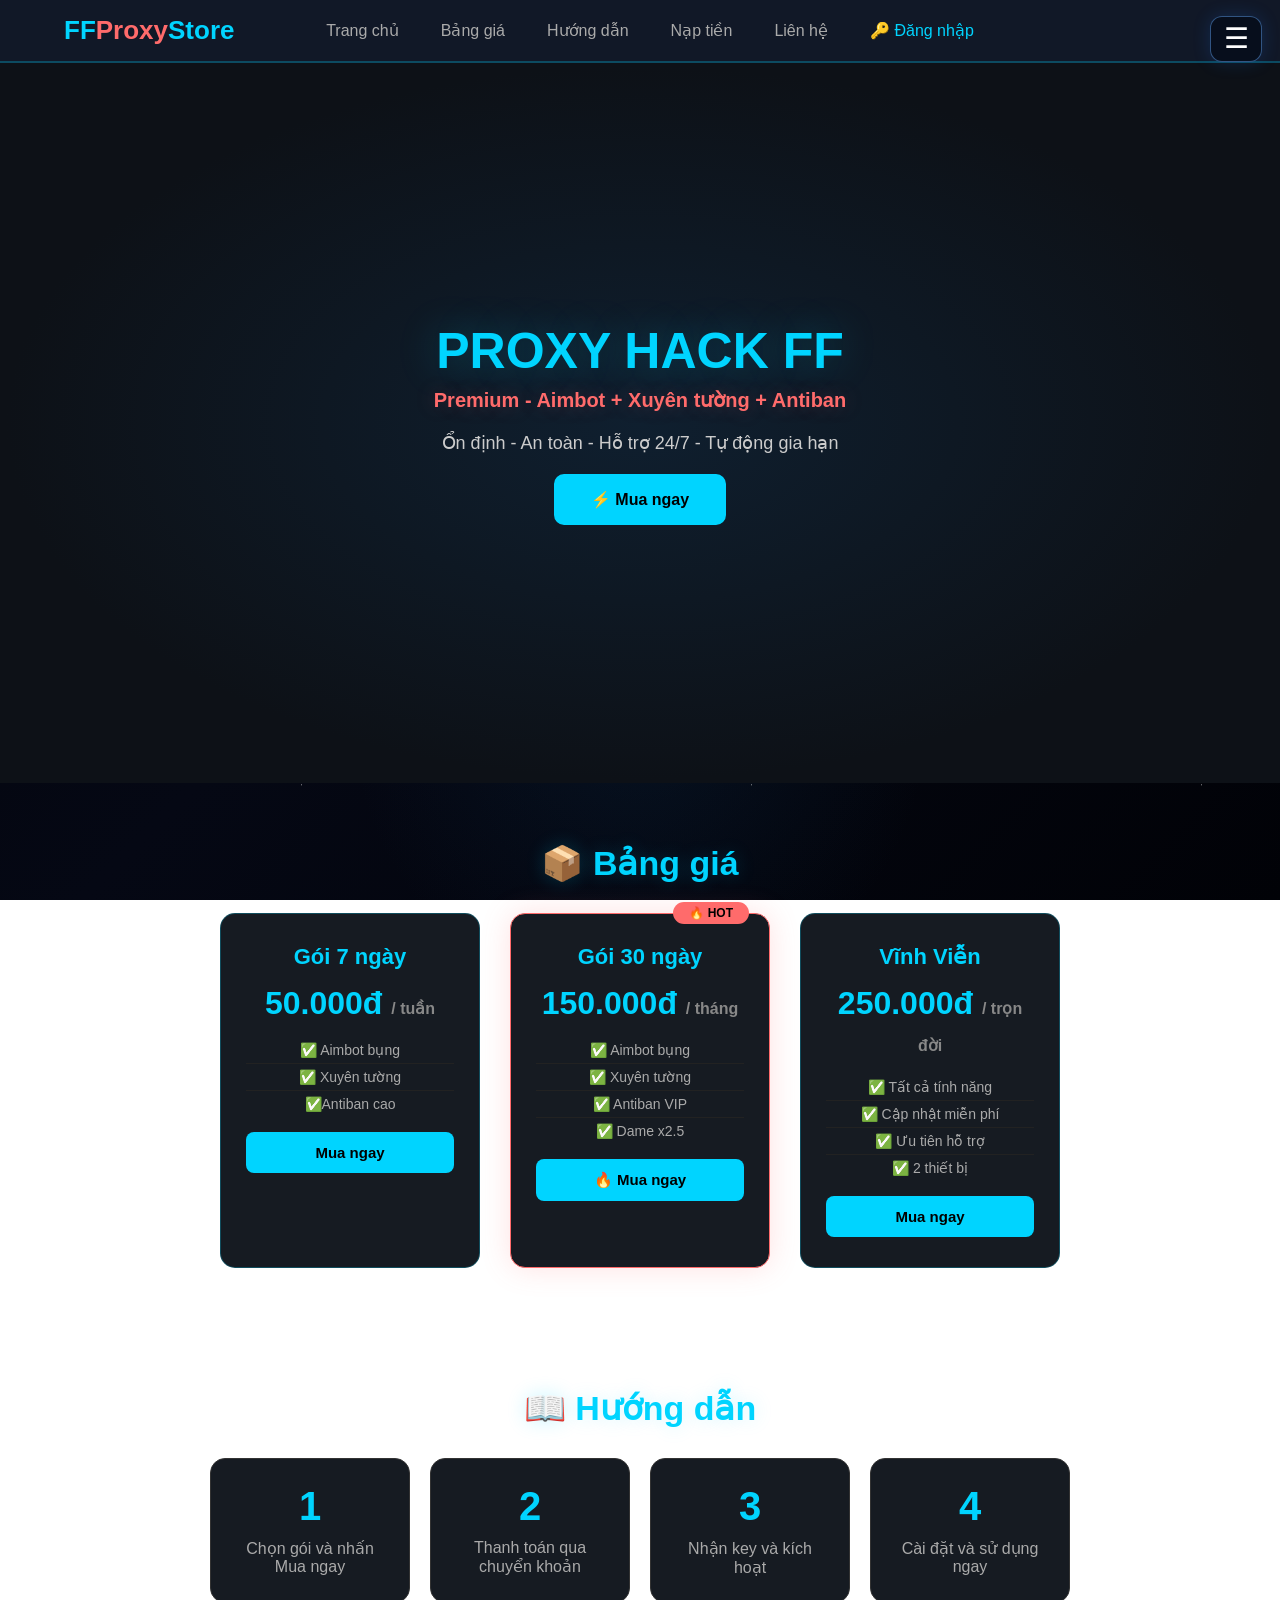
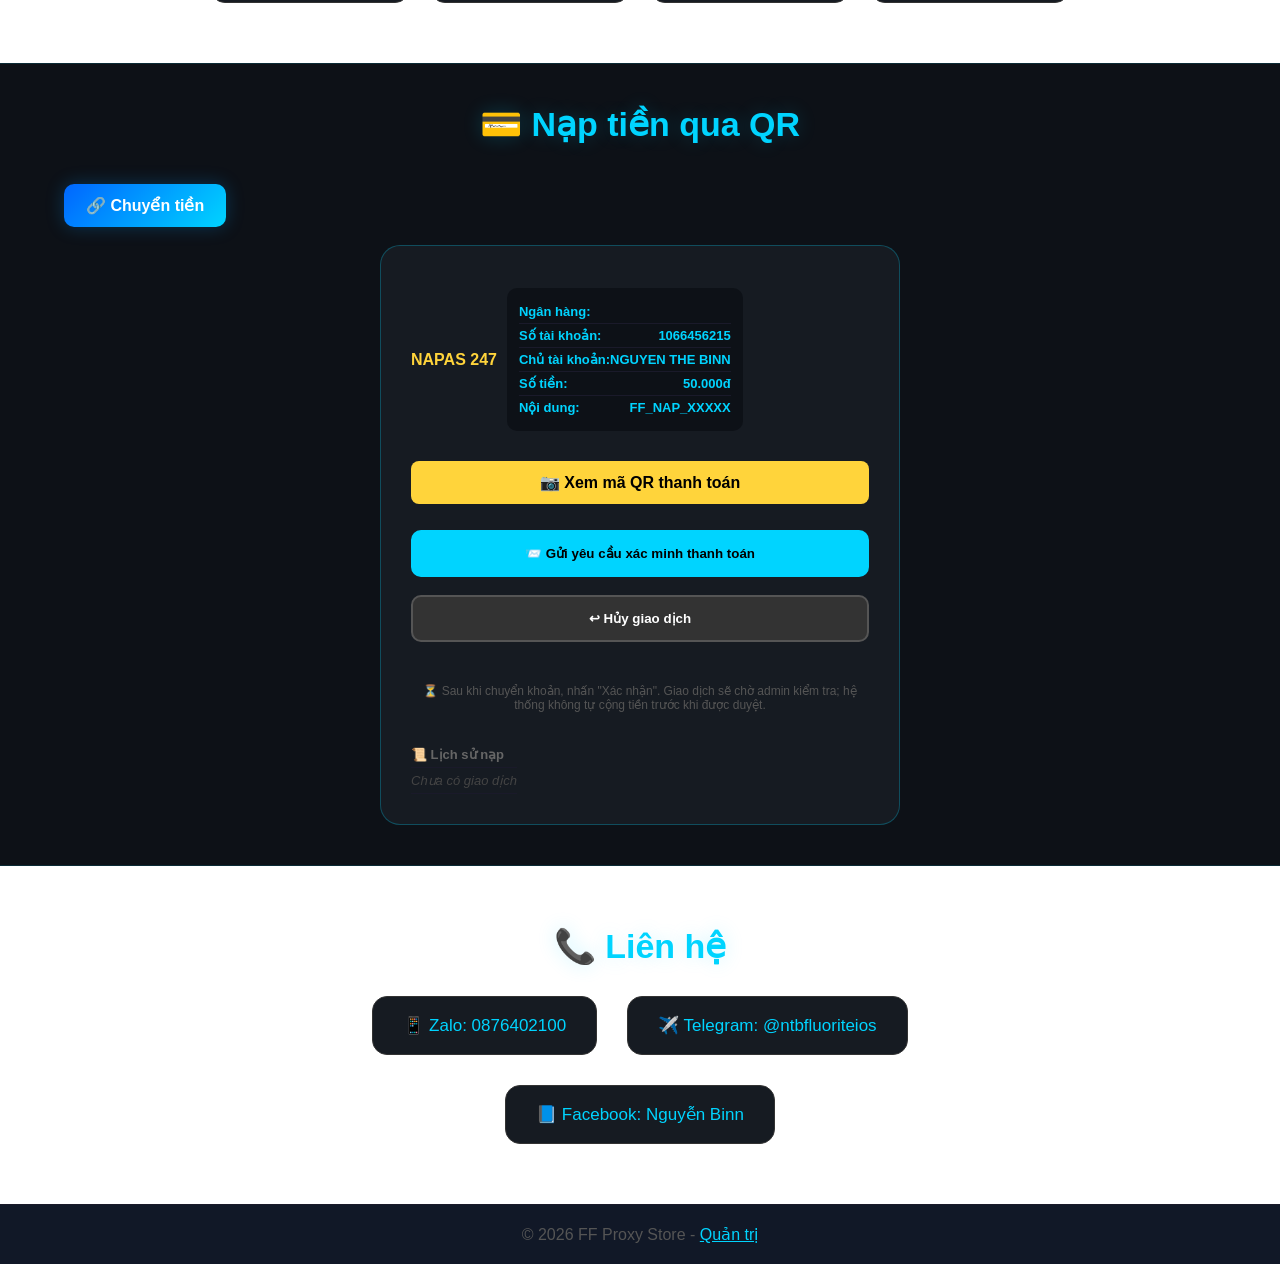
==== index.html @ cadba111 "Add files via upload" ====
<!DOCTYPE html>
<html lang="vi">
<head>
<meta charset="UTF-8">
<meta name="viewport" content="width=device-width, initial-scale=1.0">
<title>FF Proxy Store - Hack OB54</title>
<style>
* { margin:0; padding:0; box-sizing:border-box; font-family:'Segoe UI',Arial,sans-serif; }
body { background:#0d1117; color:#fff; min-height:100vh; }
header { background:#111827; display:flex; justify-content:space-between; align-items:center; padding:15px 5%; position:sticky; top:0; z-index:100; border-bottom:2px solid #00d4ff44; flex-wrap:wrap; gap:10px; }
.logo { font-size:26px; font-weight:bold; color:#00d4ff; }
.logo span { color:#ff6b6b; }
nav a { color:#aaa; text-decoration:none; margin-left:20px; transition:.3s; cursor:pointer; }
nav a:hover { color:#00d4ff; }
nav a:last-child { color:#00d4ff; }
.hero { min-height:80vh; display:flex; flex-direction:column; justify-content:center; align-items:center; text-align:center; padding:40px 20px; background:radial-gradient(ellipse at center,#0f1f2f 0%,#0d1117 70%); }
.hero h1 { font-size:50px; color:#00d4ff; text-shadow:0 0 40px #00d4ff44; }
.hero h1 small { display:block; font-size:20px; color:#ff6b6b; margin-top:8px; text-shadow:0 0 20px #ff6b6b44; }
.hero p { margin:20px 0; color:#ccc; font-size:18px; }
.btn { display:inline-block; padding:14px 35px; background:#00d4ff; color:#000; border-radius:10px; font-weight:bold; text-decoration:none; transition:.3s; border:2px solid #00d4ff; cursor:pointer; }
.btn:hover { transform:scale(1.05); box-shadow:0 0 40px #00d4ff66; }
section { padding:60px 5%; }
h2 { text-align:center; font-size:34px; color:#00d4ff; text-shadow:0 0 20px #00d4ff33; margin-bottom:30px; }
.price-grid { display:flex; flex-wrap:wrap; justify-content:center; gap:30px; max-width:1000px; margin:0 auto; }
.card { background:#161b22; border:1px solid #00d4ff44; border-radius:15px; padding:30px 25px; width:260px; text-align:center; transition:.3s; position:relative; }
.card:hover { transform:translateY(-10px); border-color:#00d4ff; box-shadow:0 0 50px #00d4ff22; }
.card.hot { border-color:#ff6b6b; box-shadow:0 0 30px #ff6b6b33; }
.card.hot::before { content:'🔥 HOT'; position:absolute; top:-12px; right:20px; background:#ff6b6b; padding:4px 16px; border-radius:20px; font-size:12px; font-weight:bold; color:#000; }
.card h3 { color:#00d4ff; font-size:22px; }
.card .price { font-size:32px; margin:15px 0; color:#00d4ff; font-weight:bold; }
.card .price span { font-size:16px; color:#888; }
.card ul { list-style:none; margin:15px 0; color:#aaa; font-size:14px; }
.card ul li { padding:5px 0; border-bottom:1px solid #222; }
.card ul li:last-child { border:none; }
.btn-buy { padding:12px; border:none; border-radius:8px; background:#00d4ff; color:#000; font-weight:bold; cursor:pointer; transition:.3s; width:100%; font-size:15px; }
.btn-buy:hover { background:#00b3d6; box-shadow:0 0 30px #00d4ff66; transform:scale(1.02); }
.steps { display:flex; flex-wrap:wrap; justify-content:center; gap:20px; max-width:900px; margin:0 auto; }
.step { background:#161b22; padding:25px; border-radius:15px; width:200px; text-align:center; border:1px solid #333; }
.step .num { font-size:40px; font-weight:bold; color:#00d4ff; }
.step p { color:#aaa; margin-top:10px; }
.contact-info { display:flex; flex-wrap:wrap; justify-content:center; gap:30px; max-width:800px; margin:0 auto; }
.contact-info div { background:#161b22; padding:18px 30px; border-radius:15px; border:1px solid #333; }
.contact-info div p { color:#00d4ff; font-size:17px; }
.modal-overlay { display:none; position:fixed; top:0; left:0; width:100%; height:100%; background:rgba(0,0,0,0.85); justify-content:center; align-items:center; z-index:9999; }
.modal-overlay.active { display:flex; }
.
auth-container { background:#1e1e1e; padding:30px; border-radius:12px; width:90%; max-width:400px; position:relative; box-shadow:0 4px 40px rgba(0,0,0,0.8); border:1px solid #00d4ff44; max-height:90vh; overflow-y:auto; }
.auth-container .close-btn { position:absolute; top:10px; right:18px; font-size:30px; cursor:pointer; color:#888; transition:.3s; }
.auth-container .close-btn:hover { color:#ff6b6b; transform:rotate(90deg); }
.auth-container h2 { text-align:center; margin-bottom:20px; color:#00d4ff; text-shadow:0 0 20px #00d4ff33; }
.auth-container .form-group { margin-bottom:15px; }
.auth-container .form-group label { display:block; margin-bottom:5px; font-size:14px; color:#ccc; }
.auth-container .form-group input, .auth-container .form-group select { width:100%; padding:11px 14px; border-radius:6px; border:1px solid #333; background:#2d2d2d; color:#fff; outline:none; font-size:15px; }
.auth-container .form-group input:focus, .auth-container .form-group select:focus { border-color:#00d4ff; box-shadow:0 0 15px #00d4ff22; }
.auth-container .btn-submit { width:100%; padding:12px; border:none; border-radius:6px; background:#00d4ff; color:#000; font-weight:bold; font-size:16px; cursor:pointer; transition:.2s; margin-top:10px; }
.auth-container .btn-submit:hover { background:#00b3d6; box-shadow:0 0 30px #00d4ff55; }
.auth-container .toggle-text { text-align:center; margin-top:15px; font-size:14px; color:#aaa; }
.auth-container .toggle-text span { color:#00d4ff; cursor:pointer; font-weight:bold; }
.auth-container .auth-msg { text-align:center; margin-top:12px; font-weight:bold; min-height:24px; }
.auth-container .note { text-align:center; color:#555; font-size:11px; margin-top:15px; }
.key-list { background:#0d1117; padding:10px; border-radius:8px; margin:10px 0; max-height:150px; overflow-y:auto; }
.key-list p { padding:4px 8px; margin:4px 0; background:#1a1a2a; border-radius:4px; display:flex; justify-content:space-between; font-size:13px; }
.key-list .del-key { color:#ff6b6b; cursor:pointer; }
.payment-section { background:#0d1117; padding:40px 5%; border-top:1px solid #00d4ff22; border-bottom:1px solid #00d4ff22; }
.payment-container { max-width:520px; margin:0 auto; background:#161b22; padding:30px; border-radius:20px; border:1px solid #00d4ff44; text-align:center; }
.balance { font-size:28px; color:#00d4ff; font-weight:bold; margin:10px 0; }
.row { display:flex; gap:10px; flex-wrap:wrap; }
.row select, .row input { flex:1; min-width:120px; padding:12px; border-radius:8px; border:1px solid #333; background:#0d1117; color:#fff; font-size:15px; outline:none; }
.row select:focus, .row input:focus { border-color:#00d4ff; }
.bank-logo { display:flex; align-items:center; justify-content:center; gap:15px; margin:10px 0; color:#fff; font-size:16px; }
.bank-logo span { font-weight:bold; }
.bank-logo .iet { color:#00d4ff; }
.bank-logo .napas { color:#ffd43b; cursor:pointer; transition:.3s; }
.bank-logo .napas:hover { text-shadow:0 0 20px #ffd43b; text-decoration:underline; }
.transfer-info { background:#0d1117; padding:12px; border-radius:10px; margin:12px 0; text-align:left; }
.transfer-info p { padding:4px 0; color:#ccc; font-size:13px; border-bottom:1px solid #1a1a2a; display:flex; justify-content:space-between; }
.transfer-info p:last-child { border:none; }
.transfer-info p span { color:#00d4ff; font-weight:bold; }
.btn-qr { background:#ffd43b; color:#000; border:none; padding:12px 20px; border-radius:8px; font-weight:bold; cursor:pointer; transition:.3s; width:100%; font-size:16px; margin:8px 0; }
.btn-qr:hover { box-shadow:0 0 30px #ffd43b66; transform:scale(1.02); }
.qr-modal-content { max-width:450px; text-align:center; }
.qr-modal-content img { max-width:100%; border-radius:12px; margin-top:10px; border:3px solid #00d4ff; }
.qr-modal-content .bank-detail { color:#aaa; font-size:14px; margin:12px 0; }
.status { padding:12px; border-radius:8px; margin:12px 0; font-weight:bold; display:none; }
.status.success { display:block; background:#1a3a2a; color:#51cf66; border:1px solid #51cf66; }
.status.
waiting { display:block; background:#1a2a3a; color:#ffd43b; border:1px solid #ffd43b; }
.status.error { display:block; background:#3a1a1a; color:#ff6b6b; border:1px solid #ff6b6b; }
.hidden { display:none; }
.history { margin-top:20px; text-align:left; font-size:13px; color:#666; }
.history p { padding:5px 0; border-bottom:1px solid #1a1a2a; display:flex; justify-content:space-between; }
footer { background:#111827; text-align:center; padding:20px; color:#555; border-top:1px solid #1a1a2a; }
footer a { color:#00d4ff; cursor:pointer; text-decoration:underline; }
@media(max-width:768px) {
    header { flex-direction:column; align-items:stretch; text-align:center; }
    nav { margin-top:10px; }
    nav a { display:inline-block; margin:5px 12px; font-size:14px; }
    .hero h1 { font-size:32px; }
    .hero h1 small { font-size:16px; }
    .price-grid { flex-direction:column; align-items:center; }
    .card { width:100%; max-width:320px; }
    .steps { flex-direction:column; align-items:center; }
    .step { width:100%; max-width:280px; }
    .contact-info { flex-direction:column; align-items:center; }
    .row { flex-direction:column; }
}

.transfer-link {
    display:inline-block;
    margin:10px 0 18px;
    padding:12px 22px;
    border-radius:10px;
    color:#fff;
    background:linear-gradient(135deg,#0066ff,#00d4ff);
    text-decoration:none;
    font-weight:700;
    box-shadow:0 0 18px rgba(0,160,255,.25);
    transition:.25s;
}
.transfer-link:hover { transform:translateY(-2px); box-shadow:0 0 28px rgba(0,200,255,.45); }
.qr-image-wrap { background:#fff; border-radius:14px; padding:12px; margin:15px auto; max-width:420px; }
.qr-image-wrap img { display:block; width:100%; height:auto; border-radius:8px; }
</style>

<style>
.password-wrap{position:relative;display:flex;align-items:center}
.password-wrap input{width:100%;padding-right:46px}
.password-eye{position:absolute;right:10px;top:50%;transform:translateY(-50%);border:0;background:transparent;color:#9aa4b2;cursor:pointer;font-size:20px;padding:4px}
.password-eye:hover{color:#fff}
body{
  background:
    radial-gradient(circle at 20% 20%, rgba(50,80,140,.22), transparent 28%),
    radial-gradient(circle at 80% 15%, rgba(95,35,140,.18), transparent 25%),
    radial-gradient(circle at 50% 80%, rgba(20,70,110,.18), transparent 30%),
    linear-gradient(135deg,#02030a 0%,#050814 45%,#010207 100%);
  background-attachment:fixed;
}
body::before{
  content:"";
  position:fixed;inset:0;pointer-events:none;z-index:-1;opacity:.55;
  background-image:
    radial-gradient(1px 1px at 10% 20%,#fff,transparent),
    radial-gradient(1px 1px at 25% 70%,#fff,transparent),
    radial-gradient(1px 1px at 42% 35%,#fff,transparent),
    radial-gradient(1px 1px at 67% 18%,#fff,transparent),
    radial-gradient(1px 1px at 83% 62%,#fff,transparent),
    radial-gradient(1px 1px at 92% 30%,#fff,transparent),
    radial-gradient(1px 1px at 55% 88%,#fff,transparent);
  background-size: 260px 220px, 310px 280px, 390px 320px, 450px 360px, 520px 420px, 610px 500px, 700px 600px;
}
</style>


<style>
#topBalanceDisplay {
    position: fixed;
    top: 18px;
    right: 24px;
    z-index: 9999;
    padding: 10px 16px;
    border-radius: 12px;
    background: rgba(15, 23, 42, .92);
    border: 1px solid rgba(255,255,255,.18);
    color: #fff;
    font-weight: 700;
    box-shadow: 0 8px 25px rgba(0,0,0,.35);
    backdrop-filter: blur(8px);
}
#topBalanceDisplay .balance-label {
    font-size: 11px;
    opacity: .75;
    display: block;
}
#topBalanceDisplay .balance-value {
    font-size: 18px;
}
</style>

<style>
.admin-order-card{background:rgba(255,255,255,.04);border:1px solid rgba(0,212,255,.22);border-radius:10px;padding:12px;margin:10px 0;line-height:1.7}
.admin-section h3{margin-bottom:8px;color:#00d4ff}
</style>
<style>
#userMenuToggle{position:fixed;top:16px;right:18px;z-index:10001;width:52px;height:46px;border:1px solid rgba(100,170,255,.45);border-radius:12px;background:rgba(8,14,28,.95);color:#fff;font-size:28px;line-height:1;cursor:pointer;box-shadow:0 0 18px rgba(30,120,255,.18)}
#userMenuPanel{display:none;position:fixed;top:72px;right:18px;z-index:10000;width:310px;padding:18px;border-radius:16px;background:rgba(7,12,24,.98);border:1px solid rgba(90,160,255,.4);box-shadow:0 18px 50px rgba(0,0,0,.6);color:#fff}
#userMenuPanel.open{display:block}.user-menu-section{padding:13px 0;border-bottom:1px solid rgba(255,255,255,.1)}.user-menu-section:last-child{border:0}.user-menu-title{font-weight:700;margin-bottom:8px}.user-menu-value{color:#8ec5ff;font-size:18px}.user-key-row{display:flex;gap:8px;align-items:center;margin:7px 0}.user-key-text{flex:1;overflow:hidden;text-overflow:ellipsis;white-space:nowrap;font-size:13px}.copy-key-btn{border:0;border-radius:7px;padding:6px 9px;cursor:pointer}
.login-btn,.btn-login,.login-button,[type="submit"]{min-height:42px;font-size:16px;font-weight:700}
.password-wrap{position:relative}.password-wrap input{padding-right:48px}.password-toggle,.toggle-password,.show-password{position:absolute;right:10px;top:50%;transform:translateY(-50%);border:0;background:transparent;cursor:pointer;font-size:20px;z-index:2}
</style>
<style>
/* Keep authentication controls visible */
#loginBtn, #loginButton, .login-btn, button[onclick*="login" i],
#logoutBtn, #logoutButton, .logout-btn, button[onclick*="logout" i] {
  display: inline-flex !important;
  visibility: visible !important;
  opacity: 1 !important;
  position: relative !important;
  z-index: 10002 !important;
}

/* Do not let the hamburger menu cover the login/logout controls */
#userMenuToggle { z-index: 10001 !important; }
</style>

<style>
/* Fix: Login/Logout must not cover the Liên hệ navigation item */
header, nav, .navbar, .topbar, .header-actions {
  overflow: visible !important;
}
#loginBtn, #loginButton, .login-btn,
#logoutBtn, #logoutButton, .logout-btn {
  position: relative !important;
  z-index: 10 !important;
  margin-left: 12px !important;
  flex-shrink: 0 !important;
}
#userMenuToggle {
  position: fixed !important;
  z-index: 10001 !important;
}
/* Keep navigation links visible and clickable */
a, button {
  pointer-events: auto;
}
</style>

<style>
/* Header layout: navigation centered, authentication on the right */
header, .navbar, .topbar, .header, nav {
  position: relative !important;
}
header, .navbar, .topbar, .header {
  display: flex !important;
  align-items: center !important;
}
header nav, .navbar nav, .topbar nav, .header nav {
  position: absolute !important;
  left: 50% !important;
  transform: translateX(-50%) !important;
  display: flex !important;
  align-items: center !important;
  justify-content: center !important;
  gap: 22px !important;
  white-space: nowrap !important;
}
#loginBtn, #loginButton, .login-btn,
#logoutBtn, #logoutButton, .logout-btn {
  position: absolute !important;
  right: 76px !important;
  top: 50% !important;
  transform: translateY(-50%) !important;
  z-index: 20 !important;
  margin: 0 !important;
}
#userMenuToggle {
  right: 18px !important;
}
</style>

<style>
/* Chỉ giữ nút Đăng nhập/Đăng xuất ở giữa; xóa vị trí bên phải */
#loginBtn, #loginButton, .login-btn,
#logoutBtn, #logoutButton, .logout-btn {
  position: static !important;
  right: auto !important;
  top: auto !important;
  transform: none !important;
  margin: 0 auto !important;
}
</style>

<style>
/* Xóa nút đăng nhập phụ ở góc phải có biểu tượng ổ khóa */
header > #loginBtn,
header > #loginButton,
.topbar > #loginBtn,
.topbar > #loginButton,
.navbar > #loginBtn,
.navbar > #loginButton,
#topRightLogin,
.top-right-login,
.lock-login,
.login-lock {
  display: none !important;
}
</style>
</head>
<body>

<header>
    <div class="logo">FF<span>Proxy</span>Store</div>
    <nav>
        <a href="#home">Trang chủ</a>
        <a href="#price">Bảng giá</a>
        <a href="#guide">Hướng dẫn</a>
        <a href="#payment">Nạp tiền</a>
        <a href="#contact">Liên hệ</a>
        <a onclick="openAuth()">🔑 Đăng nhập</a>
    </nav>
</header>

<section class="hero" id="home">
    <h1>PROXY HACK FF <small>Premium - Aimbot + Xuyên tường + Antiban</small></h1>
    <p>Ổn định - An toàn - Hỗ trợ 24/7 - Tự động gia hạn</p>
    <a href="#price" class="btn">⚡ Mua ngay</a>
</section>

<section id="price">
    <h2>📦 Bảng giá</h2>
    <div class="price-grid">
        <div class="card">
            <h3>Gói 7 ngày</h3>
            <div class="price">50.000đ <span>/ tuần</span></div>
            <ul><li>✅ Aimbot bụng</li><li>✅ Xuyên tường</li><li>✅Antiban cao</li></ul>
            <button class="btn-buy" onclick="buyPlan('7ngay', 50000)">Mua ngay</button>
        </div>
        <div class="card hot">
            <h3>Gói 30 ngày</h3>
            <div class="price">150.000đ <span>/ tháng</span></div>
            <ul><li>✅ Aimbot bụng</li><li>✅ Xuyên tường</li><li>✅ Antiban VIP</li><li>✅ Dame x2.5</li></ul>
            <button class="btn-buy" onclick="buyPlan('30ngay', 150000)">🔥 Mua ngay</button>
        </div>
        <div class="card">
            <h3>Vĩnh Viễn</h3>
            <div class="price">250.000đ <span>/ trọn đời</span></div>
            <ul><li>✅ Tất cả tính năng</li><li>✅ Cập nhật miễn phí</li><li>✅ Ưu tiên hỗ trợ</li><li>✅ 2 thiết bị</li></ul>
            <button class="btn-buy" onclick="buyPlan('vinhvien', 250000)">Mua ngay</button>
        </div>
    </div>
</section>

<section id="guide">
    <h2>📖 Hướng dẫn</h2>
    <div class="steps">
        <div class="step"><div class="num">1</div><p>Chọn gói và nhấn Mua ngay</p></div>
        <div class="step"><div class="num">2</div><p>Thanh toán qua chuyển khoản</p></div>
        <div class="step"><div class="num">3</div><p>Nhận key và kích hoạt</p></div>
        <div class="step"><div class="num">4</div><p>Cài đặt và sử dụng ngay</p></div>
    </div>
</section>

<!-- ===== NẠP TIỀN ===== -->
<section class="payment-section" id="payment">
    <h2>💳 Nạp tiền qua QR</h2>
        <a href="#qrModal" class="transfer-link" onclick="event.preventDefault(); openQRModal();">🔗 Chuyển tiền</a>
    <div class="payment-container">
        
        <div class="row">
            
            
        <div class="bank-logo"><span class="napas">NAPAS 247</span></div>
        <div class="transfer-info">
            <p><span>Ngân hàng:</span> </p>
            <p><span>Số tài khoản:</span> <span>1066456215</span></p>
            <p><span>Chủ tài khoản:</span> <span>NGUYEN THE BINN</span></p>
            <p><span>Số tiền:</span> <span id="displayAmount">50.000đ</span></p>
            <p><span>Nội dung:</span> <span id="displayContent">FF_NAP_XXXXX</span></p>
        </div>
        <button class="btn-qr" onclick="openQRModal()">📷 Xem mã QR thanh toán</button>
        <button class="btn" onclick="checkPayment()" style="width:100%;margin-top:8px;">📨 Gửi yêu cầu xác minh thanh toán</button>
        <button class="btn" onclick="resetPayment()" style="width:100%;margin-top:8px;background:#333;color:#fff;border-color:#555;">↩ Hủy giao dịch</button>
        <div id="statusMsg" class="status"></div>
        <div id="customerOrderStatus" style="margin-top:12px;color:#aaa;font-size:13px;"></div>
        <p style="color:#555;font-size:12px;margin-top:10px;">⏳ Sau khi chuyển khoản, nhấn "Xác nhận". Giao dịch sẽ chờ admin kiểm tra; hệ thống không tự cộng tiền trước khi được duyệt.</p>
        <div class="history">
            <p style="color:#666;font-weight:bold;">📜 Lịch sử nạp</p>
            <div id="historyList"></div>
        </div>
    </div>
</section>

<section id="contact">
    <h2>📞 Liên hệ</h2>
    <div class="contact-info">
        <div><p>📱 Zalo: 0876402100</p></div>
        <div><p>✈️ Telegram: @ntbfluoriteios</p></div>
        <div><p>📘 Facebook: Nguyễn Binn</p></div>
    </div>
</section>

<!-- ===== MODAL AUTH (Đăng nhập / Đăng ký) ===== -->
<div class="modal-overlay" id="authModal">
    <div class="auth-container">
        <span class="close-btn" onclick="closeAuth()">×</span>
        <div id="loginForm">
            <h2>🔐 Đăng nhập</h2>
            <div class="form-group"><label>Tài khoản / Email</label><input id="loginEmail" type="text" placeholder="Nhập tài khoản..."></div>
            <div class="form-group"><label>Mật khẩu</label><div class="password-wrap"><input id="loginPass" type="password" placeholder="Nhập mật khẩu..."><button type="button" class="password-eye" onclick="togglePassword(this)" aria-label="Hiện/ẩn mật khẩu">👁️</button></div></div>
            <button class="btn-submit" onclick="handleLogin()">Đăng nhập</button>
            <p class="toggle-text">Chưa có tài khoản? <span onclick="toggleForm()">Đăng ký ngay</span></p>
        </div>
        <div id="registerForm" style="display:none;">
            <h2>📝 Đăng ký</h2>
            <div class="form-group"><label>Tên tài khoản</label><input id="regUser" type="text" placeholder="Chọn tên..."></div>
            <div class="form-group"><label>Email</label><input id="regEmail" type="email" placeholder="Nhập email..."></div>
            <div class="form-group"><label>Mật khẩu</label><div class="password-wrap"><input id="regPass" type="password" placeholder="Nhập mật khẩu..."><button type="button" class="password-eye" onclick="togglePassword(this)" aria-label="Hiện/ẩn mật khẩu">👁️</button></div></div>
            <button class="btn-submit" onclick="handleRegister()">Đăng ký</button>
            <p class="toggle-text">Đã có tài khoản? <span onclick="toggleForm()">Đăng nhập</span></p>
        </div>
        <div id="authMsg" class="auth-msg"></div>
        <p class="note">🔒 Dữ liệu được mã hóa và bảo mật</p>
    </div>
</div>

<!-- ===== MODAL HIỂN THỊ QR ===== -->
<div class="modal-overlay" id="qrModal" style="display:none;">
    <div class="auth-container qr-modal-content">
        <span class="close-btn" onclick="document.getElementById('qrModal').style.display='none'">×</span>
        <h2 style="color:#00d4ff;">📷 Mã QR chuyển tiền</h2>
        <p style="color:#aaa;">Quét mã QR bên dưới để chuyển khoản</p>
        <div class="qr-image-wrap">
            <img src="[data-uri]" alt="Mã QR chuyển khoản">
        </div>
        <button class="btn" onclick="document.getElementById('qrModal').style.display='none'" style="margin-top:15px;">Đóng</button>
    </div>
</div>

<!-- ===== MODAL ADMIN (Quản lý key) ===== -->
<div class="modal-overlay" id="adminModal" style="display:none;">
    <div class="auth-container" style="max-width:500px;">
        <span class="close-btn" onclick="closeAdmin()">×</span>
        <h2 style="color:#ffd43b;">🔧 Quản lý Key</h2><p style="color:#aaa;font-size:13px;margin-bottom:12px;">Tài khoản:
        <div id="adminLogin" style="display:block;">
            <div class="form-group"><label>Tài khoản Admin</label><input id="adminUser" type="text" placeholder="admin1 hoặc admin2"></div>
            <div class="form-group"><label>Mật khẩu Admin</label><div class="password-wrap"><input id="adminPass" type="password" placeholder="Nhập mật khẩu admin..."><button type="button" class="password-eye" onclick="togglePassword(this)" aria-label="Hiện/ẩn mật khẩu">👁️</button></div></div>
            <button class="btn-submit" onclick="adminLogin()">Đăng nhập Admin</button>
            <div id="adminMsg" class="auth-msg" style="color:#ff6b6b;"></div>
        </div>
        <div id="adminPanel" style="display:none;">
            <div class="admin-section">
                <h3>💳 Đơn hàng chờ xác minh</h3>
                <p style="color:#aaa;font-size:13px;">Kiểm tra giao dịch ngân hàng trước khi bấm xác nhận. Khi duyệt, hệ thống sẽ tự lấy 1 key từ kho và gán cho khách.</p>
                <div id="paymentRequests"></div>
            </div>
            <hr style="border-color:#333;margin:15px 0;">
            <div class="admin-section">
                <h3>🔑 Kho key</h3>
                <div class="form-group">
                    <label>Chọn sản phẩm</label>
                    <select id="adminPackage">
                        <option value="7ngay">Gói 7 ngày</option>
                        <option value="30ngay">Gói 30 ngày</option>
                        <option value="vinhvien">Vĩnh Viễn</option>
                    </select>
                </div>
                <div class="form-group">
                    <label>Nhập key (mỗi key cách nhau bằng dấu phẩy hoặc xuống dòng)</label>
                    <textarea id="adminKeysInput" rows="3" style="width:100%;padding:10px;border-radius:6px;border:1px solid #333;background:#2d2d2d;color:#fff;font-size:14px;" placeholder="KEY1, KEY2, KEY3"></textarea>
                </div>
                <button class="btn-submit" onclick="addKeys()" style="background:#ffd43b;color:#000;">➕ Thêm key</button>
                <div id="keyListContainer">
                    <p style="color:#aaa;">Danh sách key hiện có:</p>
                    <div id="keyListDisplay" class="key-list"></div>
                </div>
            </div>
            <button class="btn-submit" onclick="adminLogout()" style="background:#ff6b6b;color:#fff;margin-top:10px;">🚪 Đăng xuất Admin</button>
        </div>
    </div>
</div>

<!-- ===== MODAL HIỂN THỊ KEY SAU KHI MUA ===== -->
<div class="modal-overlay" id="keyModal" style="display:none;">
    <div class="auth-container" style="max-width:450px;text-align:center;">
        <span class="close-btn" onclick="document.getElementById('keyModal').style.display='none'">×</span>
        <h2 style="color:#51cf66;">🎉 Mua thành công!</h2>
        <p style="color:#ccc;margin:10px 0;">Key của bạn:</p>
        <div style="background:#0d1117;padding:15px;border-radius:8px;font-size:22px;font-weight:bold;color:#00d4ff;word-break:break-all;" id="keyDisplay">KEY123</div>
        <p style="color:#aaa;font-size:13px;margin:15px 0;">Hướng dẫn: Nhập key vào phần kích hoạt trong ứng dụng Free Fire.</p>
        <button class="btn" onclick="document.getElementById('keyModal').style.display='none'" style="margin-top:10px;">Đóng</button>
    </div>
</div>

<footer>
    © 2026 FF Proxy Store - <a onclick="openAdmin()">Quản trị</a>
</footer>

<script>
// ============================================================
// 1. AUTH (Đăng nhập / Đăng ký)
const USERS_KEY = 'ff_users';
const CURRENT_USER_KEY = 'ff_user';

function getUsers() {
    try { return JSON.parse(localStorage.getItem(USERS_KEY) || '[]'); }
    catch { return []; }
}
function saveUsers(users) { localStorage.setItem(USERS_KEY, JSON.stringify(users)); }
async function hashPassword(password) {
    if (window.crypto && crypto.subtle) {
        const data = new TextEncoder().encode(password);
        const hash = await crypto.subtle.digest('SHA-256', data);
        return Array.from(new Uint8Array(hash)).map(b => b.toString(16).padStart(2, '0')).join('');
    }
    return btoa(unescape(encodeURIComponent(password)));
}
function updateAuthUI() {
    const user = localStorage.getItem(CURRENT_USER_KEY);
    const authLink = document.querySelector('nav a:last-child');
    if (authLink) {
        authLink.textContent = user ? '👤 ' + user + ' (Đăng xuất)' : '🔑 Đăng nhập';
        authLink.onclick = user ? logoutUser : openAuth;
    }
}
function openAuth() {
    document.getElementById('authModal').classList.add('active');
    document.getElementById('authMsg').innerText = '';
}
function closeAuth() {
    document.getElementById('authModal').classList.remove('active');
    document.getElementById('authMsg').innerText = '';
}
function toggleForm() {
    const login = document.getElementById('loginForm');
    const reg = document.getElementById('registerForm');
    const msg = document.getElementById('authMsg');
    msg.innerText = '';
    const isLogin = login.style.display !== 'none';
    login.style.display = isLogin ? 'none' : 'block';
    reg.style.display = isLogin ? 'block' : 'none';
}
async function handleLogin() {
    const identifier = document.getElementById('loginEmail').value.trim().toLowerCase();
    const pass = document.getElementById('loginPass').value;
    const msg = document.getElementById('authMsg');
    if (!identifier || !pass) { msg.style.color='#ff6b6b'; msg.innerText='⚠️ Vui lòng nhập đầy đủ!'; return; }
    const passwordHash = await hashPassword(pass);
    const user = getUsers().find(u => (u.email === identifier || u.username.toLowerCase() === identifier) && u.passwordHash === passwordHash);
    if (!user) {
        msg.style.color='#ff6b6b';
        msg.innerText='❌ Tài khoản hoặc mật khẩu không đúng!';
        return;
    }
    localStorage.setItem(CURRENT_USER_KEY, user.username);
    updateAuthUI();
    msg.style.color='#51cf66';
    msg.innerText='✅ Đăng nhập thành công!';
    const order = JSON.parse(localStorage.getItem('ff_order') || '{}');
    setTimeout(() => { closeAuth(); if (order.plan) processOrder(order.plan, order.price); }, 700);
}
async function handleRegister() {
    const user = document.getElementById('regUser').value.trim();
    const email = document.getElementById('regEmail').value.trim().toLowerCase();
    const pass = document.getElementById('regPass').value;
    const msg = document.getElementById('authMsg');
    if (!user || !email || !pass) { msg.style.color='#ff6b6b'; msg.innerText='⚠️ Vui lòng nhập đủ thông tin!'; return; }
    if (!/^[^\s@]+@[^\s@]+\.[^\s@]+$/.test(email)) { msg.style.color='#ff6b6b'; msg.innerText='⚠️ Email không hợp lệ!'; return; }
    if (pass.length < 6) { msg.style.color='#ff6b6b'; msg.innerText='⚠️ Mật khẩu phải có ít nhất 6 ký tự!'; return; }
    const users = getUsers();
    if (users.some(u => u.email === email || u.username.toLowerCase() === user.toLowerCase())) {
        msg.style.color='#ff6b6b'; msg.innerText='❌ Tài khoản hoặc email đã tồn tại!'; return;
    }
    users.push({ username: user, email, passwordHash: await hashPassword(pass), createdAt: Date.now() });
    saveUsers(users);
    msg.style.color='#51cf66';
    msg.innerText='✅ Đăng ký thành công! Hãy đăng nhập.';
    document.getElementById('loginEmail').value = email;
    document.getElementById('loginPass').value = '';
    setTimeout(toggleForm, 700);
}
function logoutUser() {
    localStorage.removeItem(CURRENT_USER_KEY);
    updateAuthUI();
    alert('✅ Đã đăng xuất.');
}
// 2. MUA HÀNG + PHÂN PHỐI KEY
// ============================================================
function buyPlan(plan, price) {
    const user = localStorage.getItem('ff_user');
    if (!user) {
        localStorage.setItem('ff_order', JSON.stringify({ plan, price, time: Date.now() }));
        alert('⚠️ Vui lòng đăng nhập để mua hàng.');
        openAuth();
        return;
    }

    const order = {
        id: 'ORD-' + Date.now().toString(36).toUpperCase(),
        user: user,
        plan: plan,
        price: Number(price),
        status: 'awaiting_payment',
        createdAt: Date.now()
    };
    const orders = JSON.parse(localStorage.getItem('ff_orders') || '[]');
    orders.unshift(order);
    localStorage.setItem('ff_orders', JSON.stringify(orders));
    localStorage.setItem('ff_current_order', JSON.stringify(order));

    alert('✅ Đã tạo đơn hàng ' + order.id + '. Hãy chuyển khoản qua QR rồi gửi yêu cầu xác minh.');
    openQRModal();
    const statusEl = document.getElementById('statusMsg');
    if (statusEl) {
        statusEl.className = 'status waiting';
        statusEl.textContent = '🧾 Đơn ' + order.id + ' — ' + Number(price).toLocaleString('vi-VN') + 'đ — đang chờ thanh toán.';
    }
}
function processOrder(orderOrPlan, price) {
    // Chỉ admin mới được gọi hàm cấp key sau khi đã xác nhận thanh toán.
    const order = typeof orderOrPlan === 'object'
        ? orderOrPlan
        : { plan: orderOrPlan, price, user: localStorage.getItem('ff_user') };

    const keys = JSON.parse(localStorage.getItem('ff_keys') || '{"7ngay":[],"30ngay":[],"vinhvien":[]}');
    if (!keys[order.plan] || keys[order.plan].length === 0) {
        return { ok: false, message: 'Hết key cho gói này.' };
    }

    const key = keys[order.plan].shift();
    localStorage.setItem('ff_keys', JSON.stringify(keys));

    const history = JSON.parse(localStorage.getItem('ff_purchase_history') || '[]');
    history.unshift({
        orderId: order.id,
        plan: order.plan,
        price: order.price,
        key,
        time: new Date().toLocaleString('vi-VN'),
        user: order.user
    });
    localStorage.setItem('ff_purchase_history', JSON.stringify(history));

    return { ok: true, key };
}
// ============================================================
// 3. ADMIN - QUẢN LÝ KEY
// ============================================================
// 2 tài khoản Admin dùng chung mật khẩu
const ADMIN_ACCOUNTS = {
    admin1: '',
    admin2: ''
};
let currentAdmin = null;

function openAdmin() {
    document.getElementById('adminModal').style.display = 'flex';
    document.getElementById('adminLogin').style.display = 'block';
    document.getElementById('adminPanel').style.display = 'none';
    document.getElementById('adminMsg').innerText = '';
    document.getElementById('adminUser').value = '';
    document.getElementById('adminPass').value = '';
    renderKeyList();
    renderPaymentRequests();
}
function closeAdmin() {
    document.getElementById('adminModal').style.display = 'none';
}
function adminLogin() {
    const username = (document.getElementById('adminUser')?.value || '').trim().toLowerCase();
    const pass = document.getElementById('adminPass').value;

    const validAccounts = {
        'admin1': 'thebin36',
        'admin2': 'Dinhthanhdat0403'
    };

    if (validAccounts[username] && validAccounts[username] === pass) {
        currentAdmin = username;
        document.getElementById('adminLogin').style.display = 'none';
        document.getElementById('adminPanel').style.display = 'block';
        document.getElementById('adminMsg').innerText = '';
        renderKeyList();
        renderPaymentRequests();
    } else {
        document.getElementById('adminMsg').innerText = '⚠️ Tài khoản hoặc mật khẩu Admin không đúng!';
    }
}
function adminLogout() {
    currentAdmin = null;
    document.getElementById('adminLogin').style.display = 'block';
    document.getElementById('adminPanel').style.display = 'none';
    document.getElementById('adminUser').value = '';
    document.getElementById('adminPass').value = '';
    document.getElementById('adminMsg').innerText = '';
}
function renderPaymentRequests() {
    const container = document.getElementById('paymentRequests');
    if (!container) return;
    const orders = JSON.parse(localStorage.getItem('ff_orders') || '[]');
    const pending = orders.filter(o => o.status === 'pending_review');

    if (!pending.length) {
        container.innerHTML = '<p style="color:#777;font-style:italic;">Không có đơn hàng đang chờ xác minh.</p>';
        return;
    }

    container.innerHTML = pending.map(o => `
        <div class="admin-order-card">
            <div><b>${o.id}</b> — ${o.user}</div>
            <div>Gói: <b>${o.plan}</b> | Số tiền: <b>${Number(o.price).toLocaleString('vi-VN')}đ</b></div>
            <div style="font-size:12px;color:#aaa;">Gửi lúc: ${new Date(o.submittedAt || o.createdAt).toLocaleString('vi-VN')}</div>
            <div style="display:flex;gap:8px;margin-top:8px;flex-wrap:wrap;">
                <button class="btn-submit" onclick="approvePaymentOrder('${o.id}')" style="background:#20c997;color:#000;">✅ Đã nhận tiền + Cấp key</button>
                <button class="btn-submit" onclick="rejectPaymentOrder('${o.id}')" style="background:#ff6b6b;color:#fff;">❌ Từ chối</button>
            </div>
        </div>
    `).join('');
}

function approvePaymentOrder(orderId) {
    if (!currentAdmin) return;
    const orders = JSON.parse(localStorage.getItem('ff_orders') || '[]');
    const idx = orders.findIndex(o => o.id === orderId);
    if (idx < 0) return alert('Không tìm thấy đơn hàng.');

    const order = orders[idx];
    if (order.status !== 'pending_review') return alert('Đơn này không còn chờ xác minh.');

    const result = processOrder(order);
    if (!result.ok) return alert('❌ ' + result.message + ' Hãy nhập thêm key trước khi duyệt.');

    order.status = 'paid_delivered';
    order.key = result.key;
    order.approvedBy = currentAdmin;
    order.approvedAt = Date.now();
    orders[idx] = order;
    localStorage.setItem('ff_orders', JSON.stringify(orders));

    alert('✅ Đã xác nhận thanh toán và cấp key cho ' + order.user + '.');
    renderPaymentRequests();
    renderKeyList();
}

function rejectPaymentOrder(orderId) {
    if (!currentAdmin) return;
    const orders = JSON.parse(localStorage.getItem('ff_orders') || '[]');
    const idx = orders.findIndex(o => o.id === orderId);
    if (idx < 0) return;
    orders[idx].status = 'rejected';
    orders[idx].rejectedBy = currentAdmin;
    orders[idx].rejectedAt = Date.now();
    localStorage.setItem('ff_orders', JSON.stringify(orders));
    renderPaymentRequests();
    alert('❌ Đã từ chối đơn hàng.');
}

function addKeys() {
    const pkg = document.getElementById('adminPackage').value;
    const input = document.getElementById('adminKeysInput').value;
    const keys = input.split(/[,\n]/).map(s => s.trim()).filter(s => s.length > 0);
    if (keys.length === 0) { alert('⚠️ Vui lòng nhập ít nhất một key.'); return; }
    const allKeys = JSON.parse(localStorage.getItem('ff_keys') || '{"7ngay":[],"30ngay":[],"vinhvien":[]}');
    if (!allKeys[pkg]) allKeys[pkg] = [];
    allKeys[pkg] = allKeys[pkg].concat(keys);
    localStorage.setItem('ff_keys', JSON.stringify(allKeys));
    document.getElementById('adminKeysInput').value = '';
    renderKeyList();
    alert('✅ Đã thêm ' + keys.length + ' key vào gói ' + pkg);
}
function renderKeyList() {
    const allKeys = JSON.parse(localStorage.getItem('ff_keys') || '{"7ngay":[],"30ngay":[],"vinhvien":[]}');
    const pkg = document.getElementById('adminPackage') ? document.getElementById('adminPackage').value : '7ngay';
    const list = allKeys[pkg] || [];
    const container = document.getElementById('keyListDisplay');
    if (list.length === 0) {
        container.innerHTML = '<p style="color:#555;font-style:italic;">Chưa có key nào</p>';
        return;
    }
    container.innerHTML = list.map((k, idx) => 
        `<p><span>${k}</span> <span class="del-key" onclick="deleteKey('${pkg}', ${idx})">🗑️ Xóa</span></p>`
    ).join('');
}
function deleteKey(pkg, idx) {
    if (!confirm('Xóa key này?')) return;
    const allKeys = JSON.parse(localStorage.getItem('ff_keys') || '{"7ngay":[],"30ngay":[],"vinhvien":[]}');
    allKeys[pkg].splice(idx, 1);
    localStorage.setItem('ff_keys', JSON.stringify(allKeys));
    renderKeyList();
}
document.addEventListener('DOMContentLoaded', function() {
    const pkgSelect = document.getElementById('adminPackage');
    if (pkgSelect) {
        pkgSelect.addEventListener('change', renderKeyList);
    }
});
// ============================================================
// 4. NẠP TIỀN - QR TĨNH
const STORAGE_KEY = 'ff_wallet';
const HISTORY_KEY = 'ff_history';
function getBalance() {
    const data = JSON.parse(localStorage.getItem(STORAGE_KEY) || '{"balance":0}');
    return Number(data.balance) || 0;
}
function setBalance(amount) {
    localStorage.setItem(STORAGE_KEY, JSON.stringify({ balance: Number(amount) || 0 }));
    const el = document.getElementById('balanceDisplay');
    if (el) el.textContent = '💰 ' + getBalance().toLocaleString('vi-VN') + 'đ';
}
function addHistory(type, amount, status, content) {
    const list = JSON.parse(localStorage.getItem(HISTORY_KEY) || '[]');
    list.unshift({ type, amount: Number(amount), status, content, time: new Date().toLocaleString('vi-VN') });
    localStorage.setItem(HISTORY_KEY, JSON.stringify(list.slice(0, 20)));
    renderHistory();
}
function renderHistory() {
    const list = JSON.parse(localStorage.getItem(HISTORY_KEY) || '[]');
    const el = document.getElementById('historyList');
    if (!el) return;
    if (!list.length) { el.innerHTML = '<p style="color:#444;font-style:italic;">Chưa có giao dịch</p>'; return; }
    el.innerHTML = list.slice(0,5).map(item =>
        `<p style="color:${item.status==='success'?'#51cf66':'#ff6b6b'};">
            <span>${item.type==='nap'?'⬆ Nạp':'⬇ Mua'} ${Number(item.amount).toLocaleString('vi-VN')}đ ${item.status==='success'?'✅':'⏳'}</span>
            <span style="color:#555;font-size:11px;">${item.time}</span>
        </p>`
    ).join('');
}
function openQRModal() {
    document.getElementById('qrModal').style.display = 'flex';
}

function checkPayment() {
    const statusEl = document.getElementById('statusMsg');
    const current = JSON.parse(localStorage.getItem('ff_current_order') || 'null');
    if (!current) {
        statusEl.className = 'status error';
        statusEl.textContent = '❌ Bạn chưa có đơn hàng cần thanh toán.';
        return;
    }

    const orders = JSON.parse(localStorage.getItem('ff_orders') || '[]');
    const idx = orders.findIndex(o => o.id === current.id);
    if (idx < 0) {
        statusEl.className = 'status error';
        statusEl.textContent = '❌ Không tìm thấy đơn hàng.';
        return;
    }

    if (orders[idx].status === 'pending_review') {
        statusEl.className = 'status waiting';
        statusEl.textContent = '⏳ Đơn hàng đã gửi, đang chờ admin kiểm tra giao dịch.';
        return;
    }
    if (orders[idx].status === 'paid_delivered') {
        statusEl.className = 'status success';
        statusEl.textContent = '✅ Đơn hàng đã được admin xác nhận và cấp key.';
        return;
    }
    if (orders[idx].status === 'rejected') {
        statusEl.className = 'status error';
        statusEl.textContent = '❌ Đơn hàng đã bị từ chối. Vui lòng liên hệ hỗ trợ.';
        return;
    }

    orders[idx].status = 'pending_review';
    orders[idx].submittedAt = Date.now();
    localStorage.setItem('ff_orders', JSON.stringify(orders));
    localStorage.setItem('ff_current_order', JSON.stringify(orders[idx]));

    statusEl.className = 'status waiting';
    statusEl.textContent = '⏳ Đã gửi yêu cầu xác minh. Admin sẽ kiểm tra giao dịch và cấp key sau khi xác nhận tiền đã vào.';
    addHistory('nap', orders[idx].price, 'pending_review', orders[idx].id);
}
function resetPayment() {
    const pending = JSON.parse(localStorage.getItem('ff_pending') || '{}');
    if (pending.amount) addHistory('nap', pending.amount, 'cancelled', pending.code);
    localStorage.removeItem('ff_pending');
    document.getElementById('statusMsg').className = 'status';
    document.getElementById('statusMsg').textContent = '';
    document.getElementById('qrModal').style.display = 'none';
}
// 5. KHỞI TẠO
// ============================================================
document.addEventListener('DOMContentLoaded', function() {
    setBalance(getBalance());
    renderHistory();
    document.querySelectorAll('nav a[href^="#"]').forEach(link => {
        link.addEventListener('click', function(e) {
            const target = document.querySelector(this.getAttribute('href'));
            if (target) { e.preventDefault(); target.scrollIntoView({ behavior:'smooth' }); }
        });
    });
    const user = localStorage.getItem('ff_user');
    if (user) document.querySelector('nav a:last-child').textContent = '👤 ' + user;
    const order = JSON.parse(localStorage.getItem('ff_order') || '{}');
    if (order.plan) {
        if (user) {
            processOrder(order.plan, order.price);
        } else {
            setTimeout(openAuth, 500);
        }
    }
    const pending = JSON.parse(localStorage.getItem('ff_pending') || '{}');
    if (pending.amount) {
        document.getElementById('displayAmount').textContent = pending.amount.toLocaleString() + 'đ';
        document.getElementById('displayContent').textContent = pending.code || 'FF_NAP_XXXXX';
        const statusEl = document.getElementById('statusMsg');
        statusEl.className = 'status waiting';
        statusEl.textContent = '⏳ Giao dịch đang chờ xác nhận: ' + pending.amount.toLocaleString() + 'đ';
    }
    document.getElementById('authModal').addEventListener('click', function(e) {
        if (e.target === this) closeAuth();
    });
    document.getElementById('qrModal').addEventListener('click', function(e) {
        if (e.target === this) this.style.display = 'none';
    });
    document.getElementById('adminModal').addEventListener('click', function(e) {
        if (e.target === this) closeAdmin();
    });
    document.getElementById('keyModal').addEventListener('click', function(e) {
        if (e.target === this) this.style.display = 'none';
    });
});


function togglePassword(button){
    const input = button.parentElement.querySelector('input');
    if(!input) return;
    const isPassword = input.type === 'password';
    input.type = isPassword ? 'text' : 'password';
    button.textContent = isPassword ? '🙈' : '👁️';
}


(function() {
  function renderCustomerOrderStatus() {
    const el = document.getElementById('customerOrderStatus');
    if (!el) return;
    const order = JSON.parse(localStorage.getItem('ff_current_order') || 'null');
    if (!order) { el.textContent = ''; return; }
    let text = '🧾 Đơn ' + order.id + ' — ' + order.plan + ' — ';
    if (order.status === 'awaiting_payment') text += 'Chờ thanh toán';
    else if (order.status === 'pending_review') text += 'Đang chờ admin xác minh';
    else if (order.status === 'paid_delivered') text += 'Đã xác nhận và đã cấp key';
    else if (order.status === 'rejected') text += 'Đã bị từ chối';
    el.textContent = text;
}

function updateTopBalance() {
    try {
      const value = typeof getBalance === 'function' ? Number(getBalance() || 0) : 0;
      const el = document.getElementById('topBalanceValue');
      if (el) el.textContent = value.toLocaleString('vi-VN') + 'đ';
    } catch (e) {}
  }
  updateTopBalance();
  if (typeof renderCustomerOrderStatus === 'function') renderCustomerOrderStatus();
  setInterval(function(){ updateTopBalance(); if (typeof renderCustomerOrderStatus === 'function') renderCustomerOrderStatus(); }, 500);
})();
</script>

<script>
function togglePassword(button){
    const input = button.parentElement.querySelector('input');
    if(!input) return;
    const isPassword = input.type === 'password';
    input.type = isPassword ? 'text' : 'password';
    button.textContent = isPassword ? '🙈' : '👁️';
}
</script>



<script>
(function() {
  function updateTopBalance() {
    try {
      const value = typeof getBalance === 'function' ? Number(getBalance() || 0) : 0;
      const el = document.getElementById('topBalanceValue');
      if (el) el.textContent = value.toLocaleString('vi-VN') + 'đ';
    } catch (e) {}
  }
  updateTopBalance();
  setInterval(updateTopBalance, 500);
})();
</script>
<button id="userMenuToggle" aria-label="Mở menu tài khoản">☰</button>
<div id="userMenuPanel">

<div class="user-menu-section"><div class="user-menu-title">📦 Sản phẩm đã mua</div><div id="menuProducts">Chưa có sản phẩm.</div></div>
<div class="user-menu-section"><div class="user-menu-title">🧾 Lịch sử giao dịch</div><div id="menuHistory">Chưa có giao dịch.</div></div>
</div>
<script>
(function(){
const t=document.getElementById('userMenuToggle'),p=document.getElementById('userMenuPanel');
function arr(keys){for(const k of keys){try{let v=JSON.parse(localStorage.getItem(k)||'null');if(Array.isArray(v))return v}catch(e){}}return[]}
function bal(){try{return typeof getBalance==='function'?Number(getBalance()||0):Number(localStorage.getItem('balance')||0)}catch(e){return 0}}
function render(){document.getElementById('menuBalance').textContent=bal().toLocaleString('vi-VN')+'đ';
let a=arr(['purchasedProducts','myProducts','orders','purchaseHistory']), pEl=document.getElementById('menuProducts');
let bought=a.filter(x=>x&&(x.key||x.licenseKey||x.product||x.productName||x.status==='completed'));
pEl.innerHTML=bought.length?bought.slice(0,10).map((x,i)=>{let n=x.productName||x.product||x.name||('Sản phẩm '+(i+1)),k=x.key||x.licenseKey||'';return '<div><b>'+n+'</b>'+(k?'<div class="user-key-row"><span class="user-key-text">'+k+'</span><button class="copy-key-btn" data-key="'+encodeURIComponent(k)+'">📋 Sao chép</button></div>':'')+'</div>'}).join(''):'Chưa có sản phẩm.';
let h=arr(['transactionHistory','history','transactions']),hEl=document.getElementById('menuHistory');hEl.innerHTML=h.length?h.slice(-10).reverse().map(x=>'<div style="margin:5px 0;font-size:13px;">'+(x.date||x.createdAt?new Date(x.date||x.createdAt).toLocaleString('vi-VN'):'')+' — '+(x.description||x.type||'Giao dịch')+(x.amount!=null?' — '+Number(x.amount).toLocaleString('vi-VN')+'đ':'')+'</div>').join(''):'Chưa có giao dịch.'}
t.onclick=()=>{p.classList.toggle('open');render()};document.addEventListener('click',e=>{let b=e.target.closest('.copy-key-btn');if(b){navigator.clipboard.writeText(decodeURIComponent(b.dataset.key)).then(()=>{let o=b.textContent;b.textContent='✅ Đã sao chép';setTimeout(()=>b.textContent=o,1200)})}});setInterval(render,1000);render();
})();
</script>
<script>
(function() {
  function keepAuthVisible() {
    const selectors = [
      '#loginBtn','#loginButton','.login-btn',
      '#logoutBtn','#logoutButton','.logout-btn'
    ];
    selectors.forEach(sel => {
      document.querySelectorAll(sel).forEach(el => {
        el.style.setProperty('display', 'inline-flex', 'important');
        el.style.setProperty('visibility', 'visible', 'important');
        el.style.setProperty('opacity', '1', 'important');
      });
    });
  }
  keepAuthVisible();
  setInterval(keepAuthVisible, 1000);
})();
</script>
</body>
</html>

<style>
/* Removed unused deposit-method and amount-selection UI */
#amount, #depositAmount, #topupAmount, #napAmount,
[name="amount"], [name="depositAmount"], [name="topupAmount"],
.vietqr, .viet-qr, .napas247, .napas-247, .payment-methods,
.deposit-amount, .amount-input, .topup-amount {
    display: none !important;
}
</style>

<style>
#authControlsFixed{
 position:fixed; top:16px; right:78px; z-index:10005;
 display:flex!important; gap:10px; align-items:center;
}
#authControlsFixed button{
 display:inline-flex!important; visibility:visible!important; opacity:1!important;
 align-items:center; justify-content:center; min-height:42px;
 padding:10px 16px; border-radius:10px; border:1px solid rgba(120,170,255,.45);
 cursor:pointer; font-weight:700;
}
#fixedLoginBtn{background:#2563eb;color:#fff}
#fixedLogoutBtn{background:#b91c1c;color:#fff}
#fixedUserLabel{color:#fff;font-weight:700}
#fixedLoginModal{
 display:none; position:fixed; inset:0; z-index:10010;
 background:rgba(0,0,0,.7); align-items:center; justify-content:center;
}
#fixedLoginModal.open{display:flex}
#fixedLoginBox{
 width:min(380px,calc(100vw - 32px)); padding:24px; border-radius:16px;
 background:#101827; color:#fff; box-shadow:0 20px 60px rgba(0,0,0,.55)
}
#fixedLoginBox input{width:100%;box-sizing:border-box;margin:8px 0;padding:12px;border-radius:8px}
#fixedPasswordWrap{position:relative}
#fixedPasswordWrap input{padding-right:44px}
#fixedEye{position:absolute;right:8px;top:15px;border:0;background:transparent;color:#fff;cursor:pointer;font-size:18px}
</style>
<
 </div>
</div>
<script>
(function(){
 const $=id=>document.getElementById(id);
 const users=[
   {u:'admin1',p:'Dinhthanhdat0403'},
   {u:'admin2',p:'Dinhthanhdat0403'}
 ];
 function getUser(){try{return JSON.parse(localStorage.getItem('currentUser')||'null')}catch(e){return null}}
 function setUser(u){localStorage.setItem('currentUser',JSON.stringify(u))}
 function render(){
   const u=getUser(), logged=!!u;
   $('fixedLoginBtn').style.setProperty('display',logged?'none':'inline-flex','important');
   $('fixedLogoutBtn').style.setProperty('display',logged?'inline-flex':'none','important');
   $('fixedUserLabel').textContent=logged?'👤 '+(u.username||u.u||'Tài khoản'):'';
 }
 $('fixedLoginBtn').onclick=()=>{$('fixedLoginModal').classList.add('open')}
 $('fixedCloseLogin').onclick=()=>{$('fixedLoginModal').classList.remove('open')}
 $('fixedEye').onclick=()=>{$('fixedPassword').type=$('fixedPassword').type==='password'?'text':'password'}
 $('fixedLogoutBtn').onclick=()=>{localStorage.removeItem('currentUser'); render()}
 $('fixedSubmitLogin').onclick=()=>{
   const u=$('fixedUsername').value.trim(), p=$('fixedPassword').value;
   const found=users.find(x=>x.u===u&&x.p===p);
   if(!found){$('fixedLoginMsg').textContent='❌ Tài khoản hoặc mật khẩu không đúng';return}
   setUser({username:u,role:'admin'}); $('fixedLoginModal').classList.remove('open'); render();
 }
 render();
})();
</script>
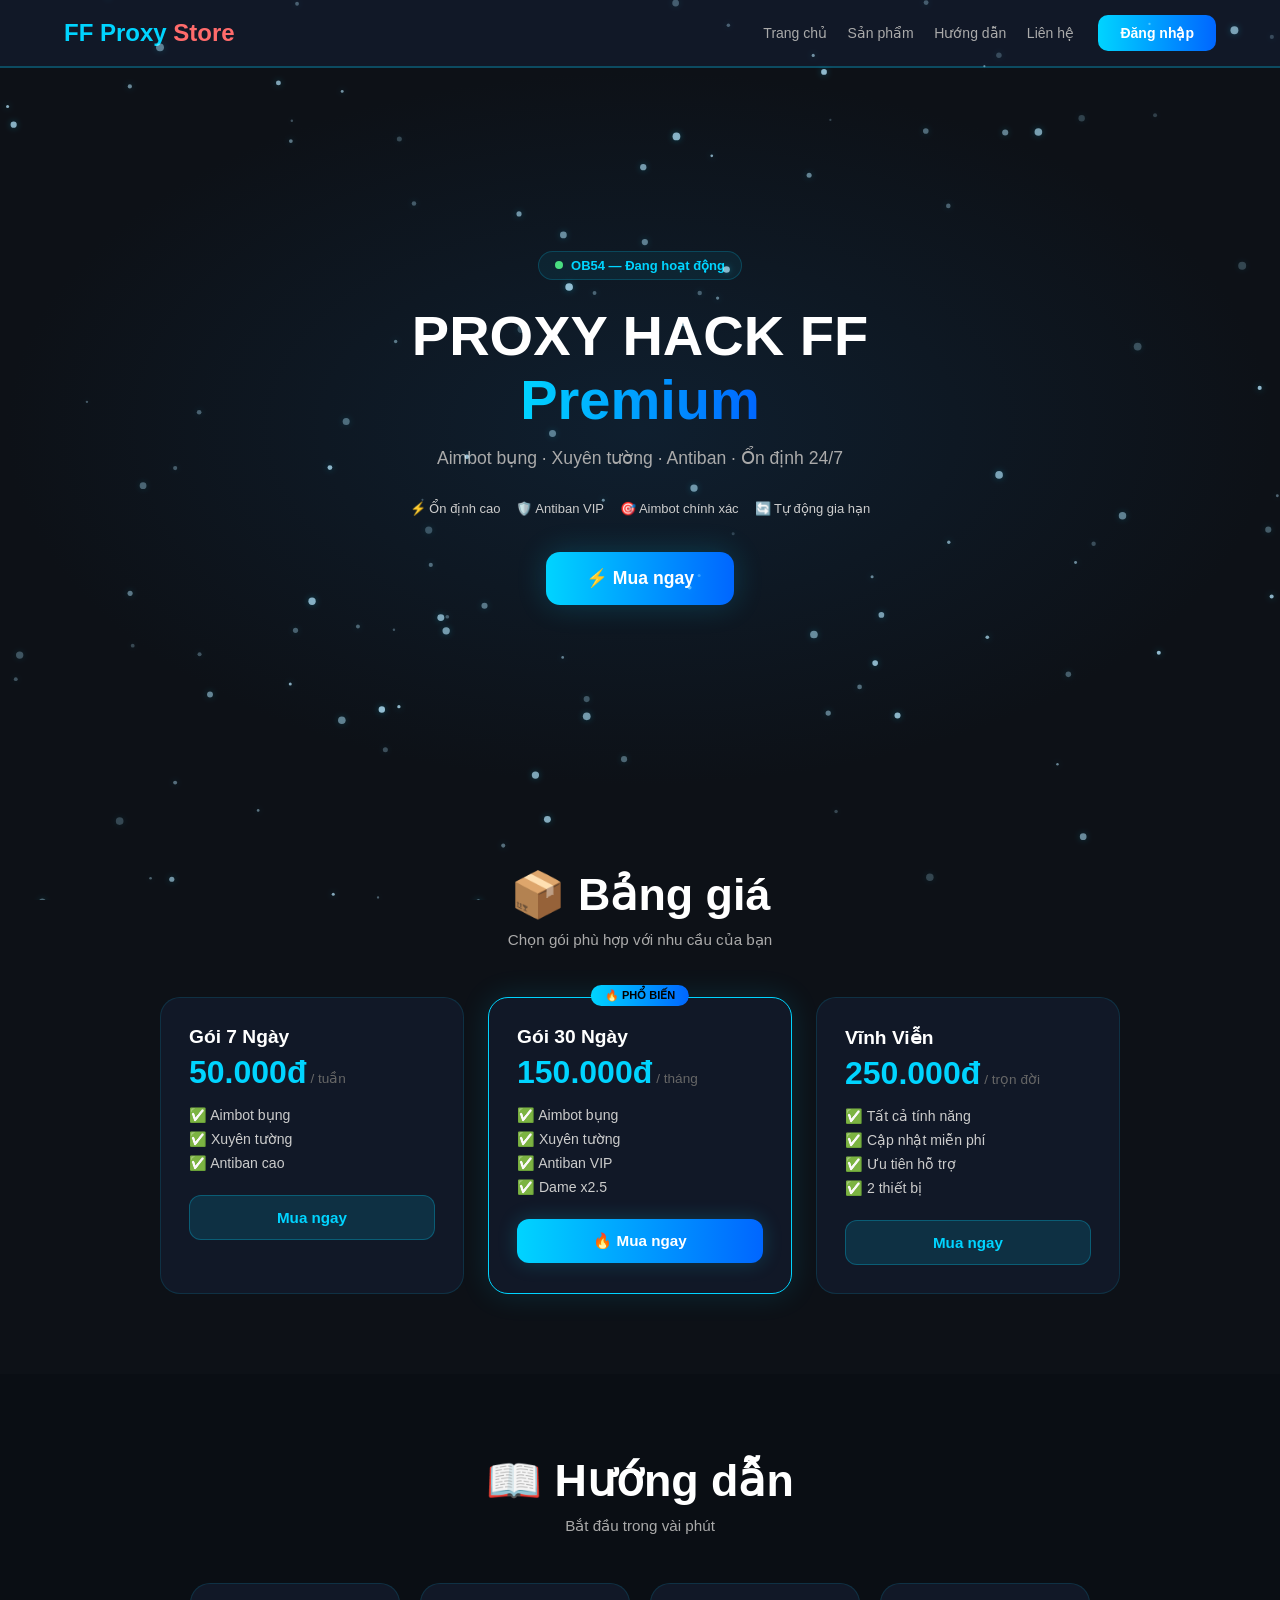
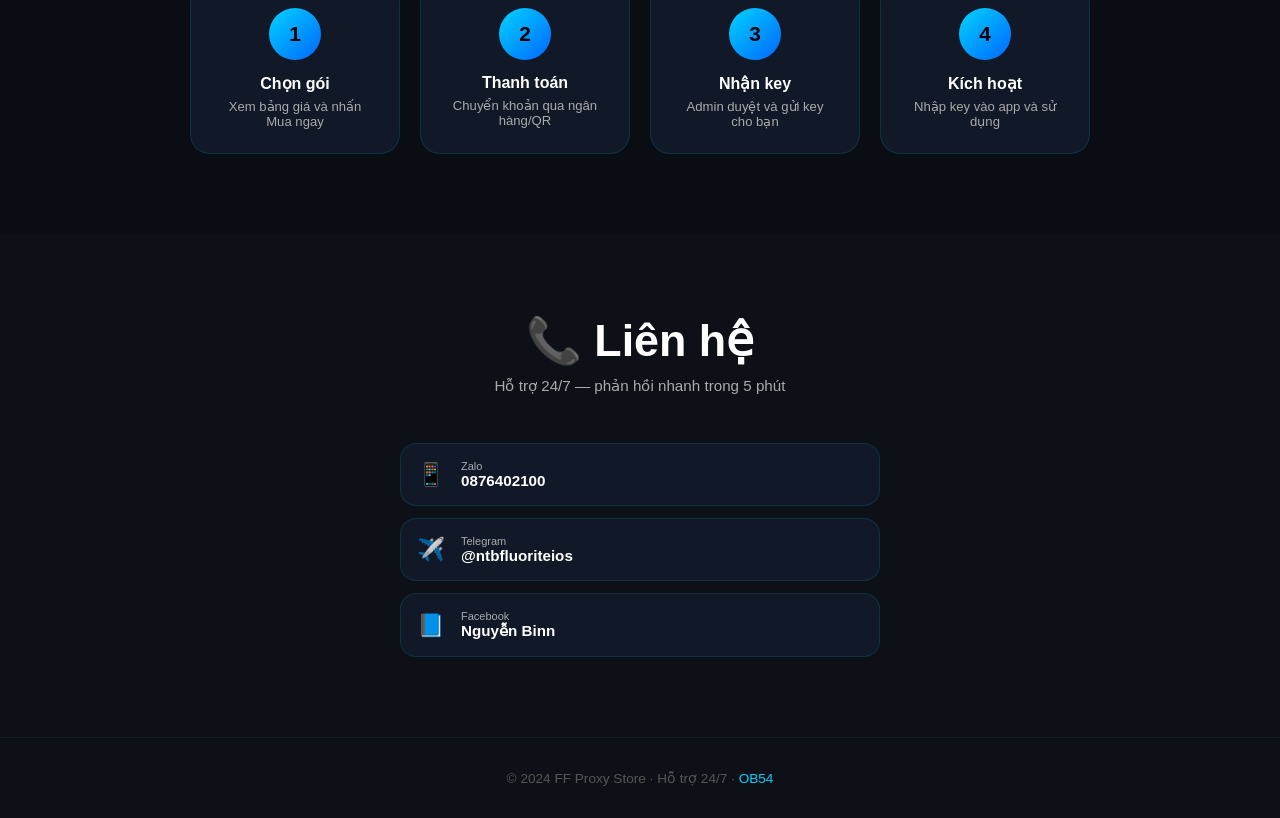
==== commit 5b65acc4: "Add files via upload" ====
--- a/index.html
+++ b/index.html
@@ -5,1070 +5,344 @@
 <meta name="viewport" content="width=device-width, initial-scale=1.0">
 <title>FF Proxy Store - Hack OB54</title>
 <style>
-* { margin:0; padding:0; box-sizing:border-box; font-family:'Segoe UI',Arial,sans-serif; }
-body { background:#0d1117; color:#fff; min-height:100vh; }
-header { background:#111827; display:flex; justify-content:space-between; align-items:center; padding:15px 5%; position:sticky; top:0; z-index:100; border-bottom:2px solid #00d4ff44; flex-wrap:wrap; gap:10px; }
-.logo { font-size:26px; font-weight:bold; color:#00d4ff; }
-.logo span { color:#ff6b6b; }
-nav a { color:#aaa; text-decoration:none; margin-left:20px; transition:.3s; cursor:pointer; }
-nav a:hover { color:#00d4ff; }
-nav a:last-child { color:#00d4ff; }
-.hero { min-height:80vh; display:flex; flex-direction:column; justify-content:center; align-items:center; text-align:center; padding:40px 20px; background:radial-gradient(ellipse at center,#0f1f2f 0%,#0d1117 70%); }
-.hero h1 { font-size:50px; color:#00d4ff; text-shadow:0 0 40px #00d4ff44; }
-.hero h1 small { display:block; font-size:20px; color:#ff6b6b; margin-top:8px; text-shadow:0 0 20px #ff6b6b44; }
-.hero p { margin:20px 0; color:#ccc; font-size:18px; }
-.btn { display:inline-block; padding:14px 35px; background:#00d4ff; color:#000; border-radius:10px; font-weight:bold; text-decoration:none; transition:.3s; border:2px solid #00d4ff; cursor:pointer; }
-.btn:hover { transform:scale(1.05); box-shadow:0 0 40px #00d4ff66; }
-section { padding:60px 5%; }
-h2 { text-align:center; font-size:34px; color:#00d4ff; text-shadow:0 0 20px #00d4ff33; margin-bottom:30px; }
-.price-grid { display:flex; flex-wrap:wrap; justify-content:center; gap:30px; max-width:1000px; margin:0 auto; }
-.card { background:#161b22; border:1px solid #00d4ff44; border-radius:15px; padding:30px 25px; width:260px; text-align:center; transition:.3s; position:relative; }
-.card:hover { transform:translateY(-10px); border-color:#00d4ff; box-shadow:0 0 50px #00d4ff22; }
-.card.hot { border-color:#ff6b6b; box-shadow:0 0 30px #ff6b6b33; }
-.card.hot::before { content:'🔥 HOT'; position:absolute; top:-12px; right:20px; background:#ff6b6b; padding:4px 16px; border-radius:20px; font-size:12px; font-weight:bold; color:#000; }
-.card h3 { color:#00d4ff; font-size:22px; }
-.card .price { font-size:32px; margin:15px 0; color:#00d4ff; font-weight:bold; }
-.card .price span { font-size:16px; color:#888; }
-.card ul { list-style:none; margin:15px 0; color:#aaa; font-size:14px; }
-.card ul li { padding:5px 0; border-bottom:1px solid #222; }
-.card ul li:last-child { border:none; }
-.btn-buy { padding:12px; border:none; border-radius:8px; background:#00d4ff; color:#000; font-weight:bold; cursor:pointer; transition:.3s; width:100%; font-size:15px; }
-.btn-buy:hover { background:#00b3d6; box-shadow:0 0 30px #00d4ff66; transform:scale(1.02); }
-.steps { display:flex; flex-wrap:wrap; justify-content:center; gap:20px; max-width:900px; margin:0 auto; }
-.step { background:#161b22; padding:25px; border-radius:15px; width:200px; text-align:center; border:1px solid #333; }
-.step .num { font-size:40px; font-weight:bold; color:#00d4ff; }
-.step p { color:#aaa; margin-top:10px; }
-.contact-info { display:flex; flex-wrap:wrap; justify-content:center; gap:30px; max-width:800px; margin:0 auto; }
-.contact-info div { background:#161b22; padding:18px 30px; border-radius:15px; border:1px solid #333; }
-.contact-info div p { color:#00d4ff; font-size:17px; }
-.modal-overlay { display:none; position:fixed; top:0; left:0; width:100%; height:100%; background:rgba(0,0,0,0.85); justify-content:center; align-items:center; z-index:9999; }
-.modal-overlay.active { display:flex; }
-.
-auth-container { background:#1e1e1e; padding:30px; border-radius:12px; width:90%; max-width:400px; position:relative; box-shadow:0 4px 40px rgba(0,0,0,0.8); border:1px solid #00d4ff44; max-height:90vh; overflow-y:auto; }
-.auth-container .close-btn { position:absolute; top:10px; right:18px; font-size:30px; cursor:pointer; color:#888; transition:.3s; }
-.auth-container .close-btn:hover { color:#ff6b6b; transform:rotate(90deg); }
-.auth-container h2 { text-align:center; margin-bottom:20px; color:#00d4ff; text-shadow:0 0 20px #00d4ff33; }
-.auth-container .form-group { margin-bottom:15px; }
-.auth-container .form-group label { display:block; margin-bottom:5px; font-size:14px; color:#ccc; }
-.auth-container .form-group input, .auth-container .form-group select { width:100%; padding:11px 14px; border-radius:6px; border:1px solid #333; background:#2d2d2d; color:#fff; outline:none; font-size:15px; }
-.auth-container .form-group input:focus, .auth-container .form-group select:focus { border-color:#00d4ff; box-shadow:0 0 15px #00d4ff22; }
-.auth-container .btn-submit { width:100%; padding:12px; border:none; border-radius:6px; background:#00d4ff; color:#000; font-weight:bold; font-size:16px; cursor:pointer; transition:.2s; margin-top:10px; }
-.auth-container .btn-submit:hover { background:#00b3d6; box-shadow:0 0 30px #00d4ff55; }
-.auth-container .toggle-text { text-align:center; margin-top:15px; font-size:14px; color:#aaa; }
-.auth-container .toggle-text span { color:#00d4ff; cursor:pointer; font-weight:bold; }
-.auth-container .auth-msg { text-align:center; margin-top:12px; font-weight:bold; min-height:24px; }
-.auth-container .note { text-align:center; color:#555; font-size:11px; margin-top:15px; }
-.key-list { background:#0d1117; padding:10px; border-radius:8px; margin:10px 0; max-height:150px; overflow-y:auto; }
-.key-list p { padding:4px 8px; margin:4px 0; background:#1a1a2a; border-radius:4px; display:flex; justify-content:space-between; font-size:13px; }
-.key-list .del-key { color:#ff6b6b; cursor:pointer; }
-.payment-section { background:#0d1117; padding:40px 5%; border-top:1px solid #00d4ff22; border-bottom:1px solid #00d4ff22; }
-.payment-container { max-width:520px; margin:0 auto; background:#161b22; padding:30px; border-radius:20px; border:1px solid #00d4ff44; text-align:center; }
-.balance { font-size:28px; color:#00d4ff; font-weight:bold; margin:10px 0; }
-.row { display:flex; gap:10px; flex-wrap:wrap; }
-.row select, .row input { flex:1; min-width:120px; padding:12px; border-radius:8px; border:1px solid #333; background:#0d1117; color:#fff; font-size:15px; outline:none; }
-.row select:focus, .row input:focus { border-color:#00d4ff; }
-.bank-logo { display:flex; align-items:center; justify-content:center; gap:15px; margin:10px 0; color:#fff; font-size:16px; }
-.bank-logo span { font-weight:bold; }
-.bank-logo .iet { color:#00d4ff; }
-.bank-logo .napas { color:#ffd43b; cursor:pointer; transition:.3s; }
-.bank-logo .napas:hover { text-shadow:0 0 20px #ffd43b; text-decoration:underline; }
-.transfer-info { background:#0d1117; padding:12px; border-radius:10px; margin:12px 0; text-align:left; }
-.transfer-info p { padding:4px 0; color:#ccc; font-size:13px; border-bottom:1px solid #1a1a2a; display:flex; justify-content:space-between; }
-.transfer-info p:last-child { border:none; }
-.transfer-info p span { color:#00d4ff; font-weight:bold; }
-.btn-qr { background:#ffd43b; color:#000; border:none; padding:12px 20px; border-radius:8px; font-weight:bold; cursor:pointer; transition:.3s; width:100%; font-size:16px; margin:8px 0; }
-.btn-qr:hover { box-shadow:0 0 30px #ffd43b66; transform:scale(1.02); }
-.qr-modal-content { max-width:450px; text-align:center; }
-.qr-modal-content img { max-width:100%; border-radius:12px; margin-top:10px; border:3px solid #00d4ff; }
-.qr-modal-content .bank-detail { color:#aaa; font-size:14px; margin:12px 0; }
-.status { padding:12px; border-radius:8px; margin:12px 0; font-weight:bold; display:none; }
-.status.success { display:block; background:#1a3a2a; color:#51cf66; border:1px solid #51cf66; }
-.status.
-waiting { display:block; background:#1a2a3a; color:#ffd43b; border:1px solid #ffd43b; }
-.status.error { display:block; background:#3a1a1a; color:#ff6b6b; border:1px solid #ff6b6b; }
-.hidden { display:none; }
-.history { margin-top:20px; text-align:left; font-size:13px; color:#666; }
-.history p { padding:5px 0; border-bottom:1px solid #1a1a2a; display:flex; justify-content:space-between; }
-footer { background:#111827; text-align:center; padding:20px; color:#555; border-top:1px solid #1a1a2a; }
-footer a { color:#00d4ff; cursor:pointer; text-decoration:underline; }
-@media(max-width:768px) {
-    header { flex-direction:column; align-items:stretch; text-align:center; }
-    nav { margin-top:10px; }
-    nav a { display:inline-block; margin:5px 12px; font-size:14px; }
-    .hero h1 { font-size:32px; }
-    .hero h1 small { font-size:16px; }
-    .price-grid { flex-direction:column; align-items:center; }
-    .card { width:100%; max-width:320px; }
-    .steps { flex-direction:column; align-items:center; }
-    .step { width:100%; max-width:280px; }
-    .contact-info { flex-direction:column; align-items:center; }
-    .row { flex-direction:column; }
-}
-
-.transfer-link {
-    display:inline-block;
-    margin:10px 0 18px;
-    padding:12px 22px;
-    border-radius:10px;
-    color:#fff;
-    background:linear-gradient(135deg,#0066ff,#00d4ff);
-    text-decoration:none;
-    font-weight:700;
-    box-shadow:0 0 18px rgba(0,160,255,.25);
-    transition:.25s;
-}
-.transfer-link:hover { transform:translateY(-2px); box-shadow:0 0 28px rgba(0,200,255,.45); }
-.qr-image-wrap { background:#fff; border-radius:14px; padding:12px; margin:15px auto; max-width:420px; }
-.qr-image-wrap img { display:block; width:100%; height:auto; border-radius:8px; }
-</style>
-
-<style>
-.password-wrap{position:relative;display:flex;align-items:center}
-.password-wrap input{width:100%;padding-right:46px}
-.password-eye{position:absolute;right:10px;top:50%;transform:translateY(-50%);border:0;background:transparent;color:#9aa4b2;cursor:pointer;font-size:20px;padding:4px}
-.password-eye:hover{color:#fff}
-body{
-  background:
-    radial-gradient(circle at 20% 20%, rgba(50,80,140,.22), transparent 28%),
-    radial-gradient(circle at 80% 15%, rgba(95,35,140,.18), transparent 25%),
-    radial-gradient(circle at 50% 80%, rgba(20,70,110,.18), transparent 30%),
-    linear-gradient(135deg,#02030a 0%,#050814 45%,#010207 100%);
-  background-attachment:fixed;
-}
-body::before{
-  content:"";
-  position:fixed;inset:0;pointer-events:none;z-index:-1;opacity:.55;
-  background-image:
-    radial-gradient(1px 1px at 10% 20%,#fff,transparent),
-    radial-gradient(1px 1px at 25% 70%,#fff,transparent),
-    radial-gradient(1px 1px at 42% 35%,#fff,transparent),
-    radial-gradient(1px 1px at 67% 18%,#fff,transparent),
-    radial-gradient(1px 1px at 83% 62%,#fff,transparent),
-    radial-gradient(1px 1px at 92% 30%,#fff,transparent),
-    radial-gradient(1px 1px at 55% 88%,#fff,transparent);
-  background-size: 260px 220px, 310px 280px, 390px 320px, 450px 360px, 520px 420px, 610px 500px, 700px 600px;
-}
-</style>
-
-
-<style>
-#topBalanceDisplay {
-    position: fixed;
-    top: 18px;
-    right: 24px;
-    z-index: 9999;
-    padding: 10px 16px;
-    border-radius: 12px;
-    background: rgba(15, 23, 42, .92);
-    border: 1px solid rgba(255,255,255,.18);
-    color: #fff;
-    font-weight: 700;
-    box-shadow: 0 8px 25px rgba(0,0,0,.35);
-    backdrop-filter: blur(8px);
-}
-#topBalanceDisplay .balance-label {
-    font-size: 11px;
-    opacity: .75;
-    display: block;
-}
-#topBalanceDisplay .balance-value {
-    font-size: 18px;
-}
-</style>
-
-<style>
-.admin-order-card{background:rgba(255,255,255,.04);border:1px solid rgba(0,212,255,.22);border-radius:10px;padding:12px;margin:10px 0;line-height:1.7}
-.admin-section h3{margin-bottom:8px;color:#00d4ff}
-</style>
-<style>
-#userMenuToggle{position:fixed;top:16px;right:18px;z-index:10001;width:52px;height:46px;border:1px solid rgba(100,170,255,.45);border-radius:12px;background:rgba(8,14,28,.95);color:#fff;font-size:28px;line-height:1;cursor:pointer;box-shadow:0 0 18px rgba(30,120,255,.18)}
-#userMenuPanel{display:none;position:fixed;top:72px;right:18px;z-index:10000;width:310px;padding:18px;border-radius:16px;background:rgba(7,12,24,.98);border:1px solid rgba(90,160,255,.4);box-shadow:0 18px 50px rgba(0,0,0,.6);color:#fff}
-#userMenuPanel.open{display:block}.user-menu-section{padding:13px 0;border-bottom:1px solid rgba(255,255,255,.1)}.user-menu-section:last-child{border:0}.user-menu-title{font-weight:700;margin-bottom:8px}.user-menu-value{color:#8ec5ff;font-size:18px}.user-key-row{display:flex;gap:8px;align-items:center;margin:7px 0}.user-key-text{flex:1;overflow:hidden;text-overflow:ellipsis;white-space:nowrap;font-size:13px}.copy-key-btn{border:0;border-radius:7px;padding:6px 9px;cursor:pointer}
-.login-btn,.btn-login,.login-button,[type="submit"]{min-height:42px;font-size:16px;font-weight:700}
-.password-wrap{position:relative}.password-wrap input{padding-right:48px}.password-toggle,.toggle-password,.show-password{position:absolute;right:10px;top:50%;transform:translateY(-50%);border:0;background:transparent;cursor:pointer;font-size:20px;z-index:2}
-</style>
-<style>
-/* Keep authentication controls visible */
-#loginBtn, #loginButton, .login-btn, button[onclick*="login" i],
-#logoutBtn, #logoutButton, .logout-btn, button[onclick*="logout" i] {
-  display: inline-flex !important;
-  visibility: visible !important;
-  opacity: 1 !important;
-  position: relative !important;
-  z-index: 10002 !important;
-}
-
-/* Do not let the hamburger menu cover the login/logout controls */
-#userMenuToggle { z-index: 10001 !important; }
-</style>
-
-<style>
-/* Fix: Login/Logout must not cover the Liên hệ navigation item */
-header, nav, .navbar, .topbar, .header-actions {
-  overflow: visible !important;
-}
-#loginBtn, #loginButton, .login-btn,
-#logoutBtn, #logoutButton, .logout-btn {
-  position: relative !important;
-  z-index: 10 !important;
-  margin-left: 12px !important;
-  flex-shrink: 0 !important;
-}
-#userMenuToggle {
-  position: fixed !important;
-  z-index: 10001 !important;
-}
-/* Keep navigation links visible and clickable */
-a, button {
-  pointer-events: auto;
-}
-</style>
-
-<style>
-/* Header layout: navigation centered, authentication on the right */
-header, .navbar, .topbar, .header, nav {
-  position: relative !important;
-}
-header, .navbar, .topbar, .header {
-  display: flex !important;
-  align-items: center !important;
-}
-header nav, .navbar nav, .topbar nav, .header nav {
-  position: absolute !important;
-  left: 50% !important;
-  transform: translateX(-50%) !important;
-  display: flex !important;
-  align-items: center !important;
-  justify-content: center !important;
-  gap: 22px !important;
-  white-space: nowrap !important;
-}
-#loginBtn, #loginButton, .login-btn,
-#logoutBtn, #logoutButton, .logout-btn {
-  position: absolute !important;
-  right: 76px !important;
-  top: 50% !important;
-  transform: translateY(-50%) !important;
-  z-index: 20 !important;
-  margin: 0 !important;
-}
-#userMenuToggle {
-  right: 18px !important;
-}
-</style>
-
-<style>
-/* Chỉ giữ nút Đăng nhập/Đăng xuất ở giữa; xóa vị trí bên phải */
-#loginBtn, #loginButton, .login-btn,
-#logoutBtn, #logoutButton, .logout-btn {
-  position: static !important;
-  right: auto !important;
-  top: auto !important;
-  transform: none !important;
-  margin: 0 auto !important;
-}
-</style>
-
-<style>
-/* Xóa nút đăng nhập phụ ở góc phải có biểu tượng ổ khóa */
-header > #loginBtn,
-header > #loginButton,
-.topbar > #loginBtn,
-.topbar > #loginButton,
-.navbar > #loginBtn,
-.navbar > #loginButton,
-#topRightLogin,
-.top-right-login,
-.lock-login,
-.login-lock {
-  display: none !important;
-}
+*{margin:0;padding:0;box-sizing:border-box;font-family:'Segoe UI',Arial,sans-serif}
+body{background:#0d1117;color:#fff;min-height:100vh;overflow-x:hidden}
+#snow-canvas{position:fixed;inset:0;pointer-events:none;z-index:9999;mix-blend-mode:screen}
+header{background:#111827;display:flex;justify-content:space-between;align-items:center;padding:15px 5%;position:sticky;top:0;z-index:100;border-bottom:2px solid #00d4ff44;flex-wrap:wrap;gap:10px}
+.logo{font-size:24px;font-weight:900;color:#00d4ff}.logo span{color:#ff6b6b}
+nav a{color:#aaa;text-decoration:none;margin-left:16px;transition:.3s;cursor:pointer;font-size:14px}
+nav a:hover{color:#00d4ff}
+.btn-login{background:linear-gradient(to right,#00d4ff,#0066ff);color:#fff;border:none;padding:10px 22px;border-radius:10px;font-weight:700;cursor:pointer;font-size:14px;transition:.3s}
+.btn-login:hover{opacity:.85}
+.hero{min-height:80vh;display:flex;flex-direction:column;justify-content:center;align-items:center;text-align:center;padding:60px 20px;background:radial-gradient(ellipse at center,#0f1f2f 0%,#0d1117 70%)}
+.badge{display:inline-flex;align-items:center;gap:8px;background:#00d4ff11;border:1px solid #00d4ff33;border-radius:999px;padding:6px 16px;margin-bottom:24px;font-size:13px;color:#00d4ff;font-weight:600}
+.dot{width:8px;height:8px;border-radius:50%;background:#4ade80;animation:pulse 1.5s infinite}
+@keyframes pulse{0%,100%{opacity:1}50%{opacity:.4}}
+h1{font-size:clamp(2rem,5vw,3.5rem);font-weight:900;line-height:1.15;margin-bottom:16px}
+.grad{background:linear-gradient(to right,#00d4ff,#0066ff);-webkit-background-clip:text;-webkit-text-fill-color:transparent}
+.hero p{color:#aaa;font-size:1.1rem;margin-bottom:32px;max-width:480px}
+.feats{display:flex;flex-wrap:wrap;justify-content:center;gap:16px;margin-bottom:36px;font-size:13px;color:#ccc}
+.btn-cta{background:linear-gradient(to right,#00d4ff,#0066ff);color:#fff;border:none;padding:16px 40px;border-radius:14px;font-size:1.1rem;font-weight:900;cursor:pointer;box-shadow:0 0 30px #00d4ff33;transition:.3s}
+.btn-cta:hover{opacity:.88;transform:scale(1.04)}
+section{padding:80px 20px}
+.section-title{text-align:center;margin-bottom:48px}
+.section-title h2{font-size:clamp(1.8rem,4vw,2.8rem);font-weight:900;margin-bottom:10px}
+.section-title p{color:#aaa;font-size:.95rem}
+.cards{display:grid;grid-template-columns:repeat(auto-fit,minmax(260px,1fr));gap:24px;max-width:960px;margin:0 auto}
+.card{background:#111827;border-radius:20px;padding:28px;border:1px solid #00d4ff22;transition:.3s;position:relative}
+.card:hover{transform:scale(1.03);box-shadow:0 8px 40px #00d4ff15;border-color:#00d4ff55}
+.card.featured{border-color:#00d4ff;box-shadow:0 0 30px #00d4ff22}
+.badge-pop{position:absolute;top:-13px;left:50%;transform:translateX(-50%);background:linear-gradient(to right,#00d4ff,#0066ff);color:#000;font-size:11px;font-weight:900;padding:4px 14px;border-radius:999px;white-space:nowrap}
+.card h3{font-size:1.2rem;font-weight:900;margin-bottom:6px}
+.price{font-size:2rem;font-weight:900;color:#00d4ff}
+.price span{font-size:.85rem;color:#666;font-weight:400;margin-left:4px}
+.features{list-style:none;margin:16px 0 24px;display:flex;flex-direction:column;gap:8px}
+.features li{font-size:.88rem;color:#ccc;display:flex;align-items:center;gap:8px}
+.btn-buy{width:100%;padding:13px;border-radius:12px;font-weight:700;cursor:pointer;transition:.3s;font-size:.95rem}
+.btn-buy.primary{background:linear-gradient(to right,#00d4ff,#0066ff);color:#fff;border:none;box-shadow:0 0 20px #00d4ff33}
+.btn-buy.secondary{background:#00d4ff22;border:1px solid #00d4ff44;color:#00d4ff}
+.btn-buy:hover{opacity:.88;transform:scale(1.02)}
+.guide-bg{background:#0a0e14}
+.steps{display:grid;grid-template-columns:repeat(auto-fit,minmax(180px,1fr));gap:20px;max-width:900px;margin:0 auto}
+.step{background:#111827;border-radius:20px;padding:24px;border:1px solid #00d4ff22;text-align:center}
+.step-num{width:52px;height:52px;border-radius:50%;background:linear-gradient(135deg,#00d4ff,#0066ff);display:flex;align-items:center;justify-content:center;color:#000;font-weight:900;font-size:1.3rem;margin:0 auto 14px}
+.step h3{font-size:1rem;font-weight:700;margin-bottom:6px}
+.step p{font-size:.82rem;color:#aaa}
+.contact-cards{display:flex;flex-direction:column;gap:12px;max-width:480px;margin:0 auto}
+.contact-card{display:flex;align-items:center;gap:16px;background:#111827;border:1px solid #00d4ff22;border-radius:16px;padding:16px;text-decoration:none;transition:.3s}
+.contact-card:hover{border-color:#00d4ff55;background:#111827dd}
+.contact-icon{font-size:1.4rem;flex-shrink:0}
+.contact-label{font-size:11px;color:#aaa}
+.contact-val{font-size:.95rem;color:#fff;font-weight:600}
+footer{text-align:center;padding:32px 20px;border-top:1px solid #00d4ff11;color:#555;font-size:.85rem}
+/* Modal */
+.overlay{display:none;position:fixed;inset:0;background:rgba(0,0,0,.8);backdrop-filter:blur(6px);z-index:200;align-items:center;justify-content:center;padding:16px}
+.overlay.active{display:flex}
+.modal{background:#111827;border:1px solid #00d4ff33;border-radius:20px;width:100%;max-width:440px;padding:36px;position:relative;max-height:90vh;overflow-y:auto;box-shadow:0 20px 60px #00d4ff11}
+.modal-close{position:absolute;top:14px;right:16px;background:none;border:none;color:#aaa;font-size:1.3rem;cursor:pointer;line-height:1}
+.modal-close:hover{color:#fff}
+.tab-row{display:flex;border:1px solid #00d4ff22;border-radius:10px;overflow:hidden;margin-bottom:24px}
+.tab{flex:1;padding:10px;background:none;border:none;color:#aaa;font-size:.88rem;font-weight:600;cursor:pointer;transition:.3s}
+.tab.active{background:#00d4ff;color:#000}
+input[type=text],input[type=email],input[type=password]{width:100%;background:#0d1117;border:1px solid #00d4ff33;border-radius:10px;padding:13px 16px;color:#fff;font-size:.9rem;margin-bottom:12px;outline:none;transition:.3s;box-sizing:border-box}
+input:focus{border-color:#00d4ff}
+.pw-wrap{position:relative}.pw-wrap input{padding-right:44px}
+.pw-toggle{position:absolute;right:12px;top:50%;transform:translateY(-50%);background:none;border:none;color:#aaa;cursor:pointer;font-size:.9rem}
+.err{color:#f87171;font-size:.82rem;margin-bottom:10px}
+.btn-full{width:100%;padding:13px;border-radius:10px;background:linear-gradient(to right,#00d4ff,#0066ff);color:#fff;border:none;font-weight:700;font-size:.95rem;cursor:pointer;transition:.3s;margin-top:4px}
+.btn-full:hover{opacity:.88}
+.safe-note{text-align:center;color:#555;font-size:.75rem;margin-top:14px}
+/* Payment modal */
+.bank-box{background:#0d1117;border-radius:12px;padding:16px;border:1px solid #00d4ff22;margin-bottom:16px}
+.bank-row{display:flex;justify-content:space-between;font-size:.88rem;margin-bottom:6px}
+.bank-label{color:#aaa}.bank-val{color:#fff;font-weight:600}
+.bank-val.cyan{color:#00d4ff;font-weight:700}
+.bank-val.red{color:#ff6b6b;font-weight:700}
+.qr-img{width:140px;height:140px;margin:0 auto 8px;display:block;border-radius:12px;border:1px solid #00d4ff33;object-fit:cover}
+.warn{color:#fbbf24;font-size:.78rem;text-align:center;margin:12px 0}
+.btn-ghost{width:100%;padding:10px;background:none;border:none;color:#aaa;font-size:.88rem;cursor:pointer;transition:.3s;margin-top:6px}
+.btn-ghost:hover{color:#fff}
+/* Success */
+.success-icon{font-size:3.5rem;text-align:center;margin-bottom:12px}
+.success-box{background:#0d1117;border-radius:12px;padding:14px;border:1px solid #00d4ff33;text-align:center;margin:12px 0}
 </style>
 </head>
 <body>
 
+<canvas id="snow-canvas"></canvas>
+
+<!-- Header -->
 <header>
-    <div class="logo">FF<span>Proxy</span>Store</div>
-    <nav>
-        <a href="#home">Trang chủ</a>
-        <a href="#price">Bảng giá</a>
-        <a href="#guide">Hướng dẫn</a>
-        <a href="#payment">Nạp tiền</a>
-        <a href="#contact">Liên hệ</a>
-        <a onclick="openAuth()">🔑 Đăng nhập</a>
-    </nav>
+  <div class="logo">FF Proxy <span>Store</span></div>
+  <nav>
+    <a onclick="scrollTo('hero')">Trang chủ</a>
+    <a onclick="scrollTo('price')">Sản phẩm</a>
+    <a onclick="scrollTo('guide')">Hướng dẫn</a>
+    <a onclick="scrollTo('contact')">Liên hệ</a>
+    <button class="btn-login" onclick="openModal('authModal')" style="margin-left:20px">Đăng nhập</button>
+  </nav>
 </header>
 
-<section class="hero" id="home">
-    <h1>PROXY HACK FF <small>Premium - Aimbot + Xuyên tường + Antiban</small></h1>
-    <p>Ổn định - An toàn - Hỗ trợ 24/7 - Tự động gia hạn</p>
-    <a href="#price" class="btn">⚡ Mua ngay</a>
+<!-- Hero -->
+<section id="hero" class="hero">
+  <div class="badge"><span class="dot"></span> OB54 — Đang hoạt động</div>
+  <h1>PROXY HACK FF<br><span class="grad">Premium</span></h1>
+  <p>Aimbot bụng · Xuyên tường · Antiban · Ổn định 24/7</p>
+  <div class="feats">
+    <span>⚡ Ổn định cao</span><span>🛡️ Antiban VIP</span><span>🎯 Aimbot chính xác</span><span>🔄 Tự động gia hạn</span>
+  </div>
+  <button class="btn-cta" onclick="scrollTo('price')">⚡ Mua ngay</button>
 </section>
 
+<!-- Pricing -->
 <section id="price">
+  <div class="section-title">
     <h2>📦 Bảng giá</h2>
-    <div class="price-grid">
-        <div class="card">
-            <h3>Gói 7 ngày</h3>
-            <div class="price">50.000đ <span>/ tuần</span></div>
-            <ul><li>✅ Aimbot bụng</li><li>✅ Xuyên tường</li><li>✅Antiban cao</li></ul>
-            <button class="btn-buy" onclick="buyPlan('7ngay', 50000)">Mua ngay</button>
-        </div>
-        <div class="card hot">
-            <h3>Gói 30 ngày</h3>
-            <div class="price">150.000đ <span>/ tháng</span></div>
-            <ul><li>✅ Aimbot bụng</li><li>✅ Xuyên tường</li><li>✅ Antiban VIP</li><li>✅ Dame x2.5</li></ul>
-            <button class="btn-buy" onclick="buyPlan('30ngay', 150000)">🔥 Mua ngay</button>
-        </div>
-        <div class="card">
-            <h3>Vĩnh Viễn</h3>
-            <div class="price">250.000đ <span>/ trọn đời</span></div>
-            <ul><li>✅ Tất cả tính năng</li><li>✅ Cập nhật miễn phí</li><li>✅ Ưu tiên hỗ trợ</li><li>✅ 2 thiết bị</li></ul>
-            <button class="btn-buy" onclick="buyPlan('vinhvien', 250000)">Mua ngay</button>
-        </div>
-    </div>
+    <p>Chọn gói phù hợp với nhu cầu của bạn</p>
+  </div>
+  <div class="cards">
+    <div class="card">
+      <h3>Gói 7 Ngày</h3>
+      <div class="price">50.000đ<span>/ tuần</span></div>
+      <ul class="features">
+        <li>✅ Aimbot bụng</li><li>✅ Xuyên tường</li><li>✅ Antiban cao</li>
+      </ul>
+      <button class="btn-buy secondary" onclick="openPayment('Gói 7 Ngày','50.000đ')">Mua ngay</button>
+    </div>
+    <div class="card featured">
+      <div class="badge-pop">🔥 PHỔ BIẾN</div>
+      <h3>Gói 30 Ngày</h3>
+      <div class="price">150.000đ<span>/ tháng</span></div>
+      <ul class="features">
+        <li>✅ Aimbot bụng</li><li>✅ Xuyên tường</li><li>✅ Antiban VIP</li><li>✅ Dame x2.5</li>
+      </ul>
+      <button class="btn-buy primary" onclick="openPayment('Gói 30 Ngày','150.000đ')">🔥 Mua ngay</button>
+    </div>
+    <div class="card">
+      <h3>Vĩnh Viễn</h3>
+      <div class="price">250.000đ<span>/ trọn đời</span></div>
+      <ul class="features">
+        <li>✅ Tất cả tính năng</li><li>✅ Cập nhật miễn phí</li><li>✅ Ưu tiên hỗ trợ</li><li>✅ 2 thiết bị</li>
+      </ul>
+      <button class="btn-buy secondary" onclick="openPayment('Vĩnh Viễn','250.000đ')">Mua ngay</button>
+    </div>
+  </div>
 </section>
 
-<section id="guide">
+<!-- Guide -->
+<section id="guide" class="guide-bg">
+  <div class="section-title">
     <h2>📖 Hướng dẫn</h2>
-    <div class="steps">
-        <div class="step"><div class="num">1</div><p>Chọn gói và nhấn Mua ngay</p></div>
-        <div class="step"><div class="num">2</div><p>Thanh toán qua chuyển khoản</p></div>
-        <div class="step"><div class="num">3</div><p>Nhận key và kích hoạt</p></div>
-        <div class="step"><div class="num">4</div><p>Cài đặt và sử dụng ngay</p></div>
-    </div>
+    <p>Bắt đầu trong vài phút</p>
+  </div>
+  <div class="steps">
+    <div class="step"><div class="step-num">1</div><h3>Chọn gói</h3><p>Xem bảng giá và nhấn Mua ngay</p></div>
+    <div class="step"><div class="step-num">2</div><h3>Thanh toán</h3><p>Chuyển khoản qua ngân hàng/QR</p></div>
+    <div class="step"><div class="step-num">3</div><h3>Nhận key</h3><p>Admin duyệt và gửi key cho bạn</p></div>
+    <div class="step"><div class="step-num">4</div><h3>Kích hoạt</h3><p>Nhập key vào app và sử dụng</p></div>
+  </div>
 </section>
 
-<!-- ===== NẠP TIỀN ===== -->
-<section class="payment-section" id="payment">
-    <h2>💳 Nạp tiền qua QR</h2>
-        <a href="#qrModal" class="transfer-link" onclick="event.preventDefault(); openQRModal();">🔗 Chuyển tiền</a>
-    <div class="payment-container">
-        
-        <div class="row">
-            
-            
-        <div class="bank-logo"><span class="napas">NAPAS 247</span></div>
-        <div class="transfer-info">
-            <p><span>Ngân hàng:</span> </p>
-            <p><span>Số tài khoản:</span> <span>1066456215</span></p>
-            <p><span>Chủ tài khoản:</span> <span>NGUYEN THE BINN</span></p>
-            <p><span>Số tiền:</span> <span id="displayAmount">50.000đ</span></p>
-            <p><span>Nội dung:</span> <span id="displayContent">FF_NAP_XXXXX</span></p>
-        </div>
-        <button class="btn-qr" onclick="openQRModal()">📷 Xem mã QR thanh toán</button>
-        <button class="btn" onclick="checkPayment()" style="width:100%;margin-top:8px;">📨 Gửi yêu cầu xác minh thanh toán</button>
-        <button class="btn" onclick="resetPayment()" style="width:100%;margin-top:8px;background:#333;color:#fff;border-color:#555;">↩ Hủy giao dịch</button>
-        <div id="statusMsg" class="status"></div>
-        <div id="customerOrderStatus" style="margin-top:12px;color:#aaa;font-size:13px;"></div>
-        <p style="color:#555;font-size:12px;margin-top:10px;">⏳ Sau khi chuyển khoản, nhấn "Xác nhận". Giao dịch sẽ chờ admin kiểm tra; hệ thống không tự cộng tiền trước khi được duyệt.</p>
-        <div class="history">
-            <p style="color:#666;font-weight:bold;">📜 Lịch sử nạp</p>
-            <div id="historyList"></div>
-        </div>
-    </div>
+<!-- Contact -->
+<section id="contact">
+  <div class="section-title">
+    <h2>📞 Liên hệ</h2>
+    <p>Hỗ trợ 24/7 — phản hồi nhanh trong 5 phút</p>
+  </div>
+  <div class="contact-cards">
+    <a href="https://zalo.me/0876402100" target="_blank" class="contact-card">
+      <div class="contact-icon">📱</div>
+      <div><div class="contact-label">Zalo</div><div class="contact-val">0876402100</div></div>
+    </a>
+    <a href="https://t.me/ntbfluoriteios" target="_blank" class="contact-card">
+      <div class="contact-icon">✈️</div>
+      <div><div class="contact-label">Telegram</div><div class="contact-val">@ntbfluoriteios</div></div>
+    </a>
+    <a href="#" class="contact-card">
+      <div class="contact-icon">📘</div>
+      <div><div class="contact-label">Facebook</div><div class="contact-val">Nguyễn Binn</div></div>
+    </a>
+  </div>
 </section>
 
-<section id="contact">
-    <h2>📞 Liên hệ</h2>
-    <div class="contact-info">
-        <div><p>📱 Zalo: 0876402100</p></div>
-        <div><p>✈️ Telegram: @ntbfluoriteios</p></div>
-        <div><p>📘 Facebook: Nguyễn Binn</p></div>
-    </div>
-</section>
-
-<!-- ===== MODAL AUTH (Đăng nhập / Đăng ký) ===== -->
-<div class="modal-overlay" id="authModal">
-    <div class="auth-container">
-        <span class="close-btn" onclick="closeAuth()">×</span>
-        <div id="loginForm">
-            <h2>🔐 Đăng nhập</h2>
-            <div class="form-group"><label>Tài khoản / Email</label><input id="loginEmail" type="text" placeholder="Nhập tài khoản..."></div>
-            <div class="form-group"><label>Mật khẩu</label><div class="password-wrap"><input id="loginPass" type="password" placeholder="Nhập mật khẩu..."><button type="button" class="password-eye" onclick="togglePassword(this)" aria-label="Hiện/ẩn mật khẩu">👁️</button></div></div>
-            <button class="btn-submit" onclick="handleLogin()">Đăng nhập</button>
-            <p class="toggle-text">Chưa có tài khoản? <span onclick="toggleForm()">Đăng ký ngay</span></p>
-        </div>
-        <div id="registerForm" style="display:none;">
-            <h2>📝 Đăng ký</h2>
-            <div class="form-group"><label>Tên tài khoản</label><input id="regUser" type="text" placeholder="Chọn tên..."></div>
-            <div class="form-group"><label>Email</label><input id="regEmail" type="email" placeholder="Nhập email..."></div>
-            <div class="form-group"><label>Mật khẩu</label><div class="password-wrap"><input id="regPass" type="password" placeholder="Nhập mật khẩu..."><button type="button" class="password-eye" onclick="togglePassword(this)" aria-label="Hiện/ẩn mật khẩu">👁️</button></div></div>
-            <button class="btn-submit" onclick="handleRegister()">Đăng ký</button>
-            <p class="toggle-text">Đã có tài khoản? <span onclick="toggleForm()">Đăng nhập</span></p>
-        </div>
-        <div id="authMsg" class="auth-msg"></div>
-        <p class="note">🔒 Dữ liệu được mã hóa và bảo mật</p>
-    </div>
+<footer>© 2024 FF Proxy Store · Hỗ trợ 24/7 · <span style="color:#00d4ff">OB54</span></footer>
+
+<!-- Auth Modal -->
+<div id="authModal" class="overlay" onclick="closeOnBg(event,'authModal')">
+  <div class="modal">
+    <button class="modal-close" onclick="closeModal('authModal')">✕</button>
+    <div class="tab-row">
+      <button class="tab active" id="tab-login" onclick="switchTab('login')">🔐 Đăng nhập</button>
+      <button class="tab" id="tab-register" onclick="switchTab('register')">📝 Đăng ký</button>
+    </div>
+    <div id="form-login">
+      <input type="email" placeholder="Email" id="login-email">
+      <div class="pw-wrap"><input type="password" placeholder="Mật khẩu" id="login-pw"><button class="pw-toggle" onclick="togglePw('login-pw',this)">👁️</button></div>
+      <div class="err" id="login-err"></div>
+      <button class="btn-full" onclick="fakeLogin()">Đăng nhập</button>
+    </div>
+    <div id="form-register" style="display:none">
+      <input type="text" placeholder="Tên tài khoản" id="reg-name">
+      <input type="email" placeholder="Email" id="reg-email">
+      <div class="pw-wrap"><input type="password" placeholder="Mật khẩu" id="reg-pw"><button class="pw-toggle" onclick="togglePw('reg-pw',this)">👁️</button></div>
+      <div class="err" id="reg-err"></div>
+      <button class="btn-full" onclick="fakeRegister()">Đăng ký</button>
+    </div>
+    <p class="safe-note">🔒 Dữ liệu được mã hóa và bảo mật</p>
+  </div>
 </div>
 
-<!-- ===== MODAL HIỂN THỊ QR ===== -->
-<div class="modal-overlay" id="qrModal" style="display:none;">
-    <div class="auth-container qr-modal-content">
-        <span class="close-btn" onclick="document.getElementById('qrModal').style.display='none'">×</span>
-        <h2 style="color:#00d4ff;">📷 Mã QR chuyển tiền</h2>
-        <p style="color:#aaa;">Quét mã QR bên dưới để chuyển khoản</p>
-        <div class="qr-image-wrap">
-            <img src="[data-uri]" alt="Mã QR chuyển khoản">
-        </div>
-        <button class="btn" onclick="document.getElementById('qrModal').style.display='none'" style="margin-top:15px;">Đóng</button>
-    </div>
+<!-- Payment Modal -->
+<div id="payModal" class="overlay" onclick="closeOnBg(event,'payModal')">
+  <div class="modal">
+    <button class="modal-close" onclick="closeModal('payModal')">✕</button>
+    <div id="pay-step-info">
+      <div style="text-align:center;margin-bottom:20px">
+        <div style="font-size:2rem">💳</div>
+        <h2 style="font-size:1.2rem;font-weight:900;margin:6px 0">Thanh toán</h2>
+        <p id="pay-product-label" style="color:#00d4ff;font-weight:700;font-size:1.05rem"></p>
+      </div>
+      <div class="bank-box">
+        <div class="bank-row"><span class="bank-label">Ngân hàng:</span><span class="bank-val">NAPAS 247</span></div>
+        <div class="bank-row"><span class="bank-label">STK:</span><span class="bank-val cyan">1066456215</span></div>
+        <div class="bank-row"><span class="bank-label">Chủ TK:</span><span class="bank-val">NGUYEN THE BINN</span></div>
+        <div class="bank-row"><span class="bank-label">Số tiền:</span><span class="bank-val red" id="pay-amount-label"></span></div>
+      </div>
+      <div style="text-align:center;margin-bottom:16px">
+        <img id="qr-img" class="qr-img" src="" alt="QR">
+        <p style="font-size:.75rem;color:#555">Quét QR để chuyển khoản nhanh</p>
+      </div>
+      <div style="margin-bottom:12px">
+        <label style="font-size:.83rem;color:#aaa;display:block;margin-bottom:6px">Nội dung chuyển khoản (bắt buộc):</label>
+        <input type="text" id="pay-note" style="margin:0">
+      </div>
+      <p class="warn">⏳ Sau khi chuyển khoản, nhấn Xác nhận. Admin sẽ duyệt và cấp key.</p>
+      <button class="btn-full" onclick="submitPayment()">📨 Xác nhận đã chuyển tiền</button>
+      <button class="btn-ghost" onclick="closeModal('payModal')">↩ Hủy giao dịch</button>
+    </div>
+    <div id="pay-step-success" style="display:none;text-align:center;padding:20px 0">
+      <div class="success-icon">⏳</div>
+      <h2 style="font-weight:900;margin-bottom:8px">Đơn hàng đã gửi!</h2>
+      <p style="color:#aaa;font-size:.88rem;margin-bottom:16px">Đơn hàng đang chờ admin xét duyệt. Key sẽ gửi sau khi xác nhận thanh toán.</p>
+      <div class="success-box">
+        <p style="font-size:.75rem;color:#555;margin-bottom:4px">Nội dung chuyển khoản:</p>
+        <p id="success-note" style="color:#00d4ff;font-weight:700"></p>
+      </div>
+      <button class="btn-full" style="margin-top:16px" onclick="closeModal('payModal')">Đóng</button>
+    </div>
+  </div>
 </div>
 
-<!-- ===== MODAL ADMIN (Quản lý key) ===== -->
-<div class="modal-overlay" id="adminModal" style="display:none;">
-    <div class="auth-container" style="max-width:500px;">
-        <span class="close-btn" onclick="closeAdmin()">×</span>
-        <h2 style="color:#ffd43b;">🔧 Quản lý Key</h2><p style="color:#aaa;font-size:13px;margin-bottom:12px;">Tài khoản:
-        <div id="adminLogin" style="display:block;">
-            <div class="form-group"><label>Tài khoản Admin</label><input id="adminUser" type="text" placeholder="admin1 hoặc admin2"></div>
-            <div class="form-group"><label>Mật khẩu Admin</label><div class="password-wrap"><input id="adminPass" type="password" placeholder="Nhập mật khẩu admin..."><button type="button" class="password-eye" onclick="togglePassword(this)" aria-label="Hiện/ẩn mật khẩu">👁️</button></div></div>
-            <button class="btn-submit" onclick="adminLogin()">Đăng nhập Admin</button>
-            <div id="adminMsg" class="auth-msg" style="color:#ff6b6b;"></div>
-        </div>
-        <div id="adminPanel" style="display:none;">
-            <div class="admin-section">
-                <h3>💳 Đơn hàng chờ xác minh</h3>
-                <p style="color:#aaa;font-size:13px;">Kiểm tra giao dịch ngân hàng trước khi bấm xác nhận. Khi duyệt, hệ thống sẽ tự lấy 1 key từ kho và gán cho khách.</p>
-                <div id="paymentRequests"></div>
-            </div>
-            <hr style="border-color:#333;margin:15px 0;">
-            <div class="admin-section">
-                <h3>🔑 Kho key</h3>
-                <div class="form-group">
-                    <label>Chọn sản phẩm</label>
-                    <select id="adminPackage">
-                        <option value="7ngay">Gói 7 ngày</option>
-                        <option value="30ngay">Gói 30 ngày</option>
-                        <option value="vinhvien">Vĩnh Viễn</option>
-                    </select>
-                </div>
-                <div class="form-group">
-                    <label>Nhập key (mỗi key cách nhau bằng dấu phẩy hoặc xuống dòng)</label>
-                    <textarea id="adminKeysInput" rows="3" style="width:100%;padding:10px;border-radius:6px;border:1px solid #333;background:#2d2d2d;color:#fff;font-size:14px;" placeholder="KEY1, KEY2, KEY3"></textarea>
-                </div>
-                <button class="btn-submit" onclick="addKeys()" style="background:#ffd43b;color:#000;">➕ Thêm key</button>
-                <div id="keyListContainer">
-                    <p style="color:#aaa;">Danh sách key hiện có:</p>
-                    <div id="keyListDisplay" class="key-list"></div>
-                </div>
-            </div>
-            <button class="btn-submit" onclick="adminLogout()" style="background:#ff6b6b;color:#fff;margin-top:10px;">🚪 Đăng xuất Admin</button>
-        </div>
-    </div>
-</div>
-
-<!-- ===== MODAL HIỂN THỊ KEY SAU KHI MUA ===== -->
-<div class="modal-overlay" id="keyModal" style="display:none;">
-    <div class="auth-container" style="max-width:450px;text-align:center;">
-        <span class="close-btn" onclick="document.getElementById('keyModal').style.display='none'">×</span>
-        <h2 style="color:#51cf66;">🎉 Mua thành công!</h2>
-        <p style="color:#ccc;margin:10px 0;">Key của bạn:</p>
-        <div style="background:#0d1117;padding:15px;border-radius:8px;font-size:22px;font-weight:bold;color:#00d4ff;word-break:break-all;" id="keyDisplay">KEY123</div>
-        <p style="color:#aaa;font-size:13px;margin:15px 0;">Hướng dẫn: Nhập key vào phần kích hoạt trong ứng dụng Free Fire.</p>
-        <button class="btn" onclick="document.getElementById('keyModal').style.display='none'" style="margin-top:10px;">Đóng</button>
-    </div>
-</div>
-
-<footer>
-    © 2026 FF Proxy Store - <a onclick="openAdmin()">Quản trị</a>
-</footer>
-
 <script>
-// ============================================================
-// 1. AUTH (Đăng nhập / Đăng ký)
-const USERS_KEY = 'ff_users';
-const CURRENT_USER_KEY = 'ff_user';
-
-function getUsers() {
-    try { return JSON.parse(localStorage.getItem(USERS_KEY) || '[]'); }
-    catch { return []; }
-}
-function saveUsers(users) { localStorage.setItem(USERS_KEY, JSON.stringify(users)); }
-async function hashPassword(password) {
-    if (window.crypto && crypto.subtle) {
-        const data = new TextEncoder().encode(password);
-        const hash = await crypto.subtle.digest('SHA-256', data);
-        return Array.from(new Uint8Array(hash)).map(b => b.toString(16).padStart(2, '0')).join('');
-    }
-    return btoa(unescape(encodeURIComponent(password)));
-}
-function updateAuthUI() {
-    const user = localStorage.getItem(CURRENT_USER_KEY);
-    const authLink = document.querySelector('nav a:last-child');
-    if (authLink) {
-        authLink.textContent = user ? '👤 ' + user + ' (Đăng xuất)' : '🔑 Đăng nhập';
-        authLink.onclick = user ? logoutUser : openAuth;
-    }
-}
-function openAuth() {
-    document.getElementById('authModal').classList.add('active');
-    document.getElementById('authMsg').innerText = '';
-}
-function closeAuth() {
-    document.getElementById('authModal').classList.remove('active');
-    document.getElementById('authMsg').innerText = '';
-}
-function toggleForm() {
-    const login = document.getElementById('loginForm');
-    const reg = document.getElementById('registerForm');
-    const msg = document.getElementById('authMsg');
-    msg.innerText = '';
-    const isLogin = login.style.display !== 'none';
-    login.style.display = isLogin ? 'none' : 'block';
-    reg.style.display = isLogin ? 'block' : 'none';
-}
-async function handleLogin() {
-    const identifier = document.getElementById('loginEmail').value.trim().toLowerCase();
-    const pass = document.getElementById('loginPass').value;
-    const msg = document.getElementById('authMsg');
-    if (!identifier || !pass) { msg.style.color='#ff6b6b'; msg.innerText='⚠️ Vui lòng nhập đầy đủ!'; return; }
-    const passwordHash = await hashPassword(pass);
-    const user = getUsers().find(u => (u.email === identifier || u.username.toLowerCase() === identifier) && u.passwordHash === passwordHash);
-    if (!user) {
-        msg.style.color='#ff6b6b';
-        msg.innerText='❌ Tài khoản hoặc mật khẩu không đúng!';
-        return;
-    }
-    localStorage.setItem(CURRENT_USER_KEY, user.username);
-    updateAuthUI();
-    msg.style.color='#51cf66';
-    msg.innerText='✅ Đăng nhập thành công!';
-    const order = JSON.parse(localStorage.getItem('ff_order') || '{}');
-    setTimeout(() => { closeAuth(); if (order.plan) processOrder(order.plan, order.price); }, 700);
-}
-async function handleRegister() {
-    const user = document.getElementById('regUser').value.trim();
-    const email = document.getElementById('regEmail').value.trim().toLowerCase();
-    const pass = document.getElementById('regPass').value;
-    const msg = document.getElementById('authMsg');
-    if (!user || !email || !pass) { msg.style.color='#ff6b6b'; msg.innerText='⚠️ Vui lòng nhập đủ thông tin!'; return; }
-    if (!/^[^\s@]+@[^\s@]+\.[^\s@]+$/.test(email)) { msg.style.color='#ff6b6b'; msg.innerText='⚠️ Email không hợp lệ!'; return; }
-    if (pass.length < 6) { msg.style.color='#ff6b6b'; msg.innerText='⚠️ Mật khẩu phải có ít nhất 6 ký tự!'; return; }
-    const users = getUsers();
-    if (users.some(u => u.email === email || u.username.toLowerCase() === user.toLowerCase())) {
-        msg.style.color='#ff6b6b'; msg.innerText='❌ Tài khoản hoặc email đã tồn tại!'; return;
-    }
-    users.push({ username: user, email, passwordHash: await hashPassword(pass), createdAt: Date.now() });
-    saveUsers(users);
-    msg.style.color='#51cf66';
-    msg.innerText='✅ Đăng ký thành công! Hãy đăng nhập.';
-    document.getElementById('loginEmail').value = email;
-    document.getElementById('loginPass').value = '';
-    setTimeout(toggleForm, 700);
-}
-function logoutUser() {
-    localStorage.removeItem(CURRENT_USER_KEY);
-    updateAuthUI();
-    alert('✅ Đã đăng xuất.');
-}
-// 2. MUA HÀNG + PHÂN PHỐI KEY
-// ============================================================
-function buyPlan(plan, price) {
-    const user = localStorage.getItem('ff_user');
-    if (!user) {
-        localStorage.setItem('ff_order', JSON.stringify({ plan, price, time: Date.now() }));
-        alert('⚠️ Vui lòng đăng nhập để mua hàng.');
-        openAuth();
-        return;
-    }
-
-    const order = {
-        id: 'ORD-' + Date.now().toString(36).toUpperCase(),
-        user: user,
-        plan: plan,
-        price: Number(price),
-        status: 'awaiting_payment',
-        createdAt: Date.now()
-    };
-    const orders = JSON.parse(localStorage.getItem('ff_orders') || '[]');
-    orders.unshift(order);
-    localStorage.setItem('ff_orders', JSON.stringify(orders));
-    localStorage.setItem('ff_current_order', JSON.stringify(order));
-
-    alert('✅ Đã tạo đơn hàng ' + order.id + '. Hãy chuyển khoản qua QR rồi gửi yêu cầu xác minh.');
-    openQRModal();
-    const statusEl = document.getElementById('statusMsg');
-    if (statusEl) {
-        statusEl.className = 'status waiting';
-        statusEl.textContent = '🧾 Đơn ' + order.id + ' — ' + Number(price).toLocaleString('vi-VN') + 'đ — đang chờ thanh toán.';
-    }
-}
-function processOrder(orderOrPlan, price) {
-    // Chỉ admin mới được gọi hàm cấp key sau khi đã xác nhận thanh toán.
-    const order = typeof orderOrPlan === 'object'
-        ? orderOrPlan
-        : { plan: orderOrPlan, price, user: localStorage.getItem('ff_user') };
-
-    const keys = JSON.parse(localStorage.getItem('ff_keys') || '{"7ngay":[],"30ngay":[],"vinhvien":[]}');
-    if (!keys[order.plan] || keys[order.plan].length === 0) {
-        return { ok: false, message: 'Hết key cho gói này.' };
-    }
-
-    const key = keys[order.plan].shift();
-    localStorage.setItem('ff_keys', JSON.stringify(keys));
-
-    const history = JSON.parse(localStorage.getItem('ff_purchase_history') || '[]');
-    history.unshift({
-        orderId: order.id,
-        plan: order.plan,
-        price: order.price,
-        key,
-        time: new Date().toLocaleString('vi-VN'),
-        user: order.user
+// Snow
+(function(){
+  const c=document.getElementById('snow-canvas');
+  const ctx=c.getContext('2d');
+  let W=window.innerWidth,H=window.innerHeight;
+  c.width=W;c.height=H;
+  const flakes=Array.from({length:120},()=>({
+    x:Math.random()*W,y:Math.random()*H,
+    r:Math.random()*3+1,
+    speed:Math.random()*1.2+0.3,
+    wind:Math.random()*.5-.25,
+    op:Math.random()*.6+.2
+  }));
+  function draw(){
+    ctx.clearRect(0,0,W,H);
+    flakes.forEach(s=>{
+      ctx.beginPath();ctx.arc(s.x,s.y,s.r,0,Math.PI*2);
+      ctx.fillStyle='rgba(180,230,255,'+s.op+')';
+      ctx.shadowBlur=6;ctx.shadowColor='rgba(0,212,255,0.4)';
+      ctx.fill();
+      s.y+=s.speed;s.x+=s.wind;
+      if(s.y>H+5){s.y=-5;s.x=Math.random()*W;}
+      if(s.x>W+5)s.x=-5;if(s.x<-5)s.x=W+5;
     });
-    localStorage.setItem('ff_purchase_history', JSON.stringify(history));
-
-    return { ok: true, key };
-}
-// ============================================================
-// 3. ADMIN - QUẢN LÝ KEY
-// ============================================================
-// 2 tài khoản Admin dùng chung mật khẩu
-const ADMIN_ACCOUNTS = {
-    admin1: '',
-    admin2: ''
-};
-let currentAdmin = null;
-
-function openAdmin() {
-    document.getElementById('adminModal').style.display = 'flex';
-    document.getElementById('adminLogin').style.display = 'block';
-    document.getElementById('adminPanel').style.display = 'none';
-    document.getElementById('adminMsg').innerText = '';
-    document.getElementById('adminUser').value = '';
-    document.getElementById('adminPass').value = '';
-    renderKeyList();
-    renderPaymentRequests();
-}
-function closeAdmin() {
-    document.getElementById('adminModal').style.display = 'none';
-}
-function adminLogin() {
-    const username = (document.getElementById('adminUser')?.value || '').trim().toLowerCase();
-    const pass = document.getElementById('adminPass').value;
-
-    const validAccounts = {
-        'admin1': 'thebin36',
-        'admin2': 'Dinhthanhdat0403'
-    };
-
-    if (validAccounts[username] && validAccounts[username] === pass) {
-        currentAdmin = username;
-        document.getElementById('adminLogin').style.display = 'none';
-        document.getElementById('adminPanel').style.display = 'block';
-        document.getElementById('adminMsg').innerText = '';
-        renderKeyList();
-        renderPaymentRequests();
-    } else {
-        document.getElementById('adminMsg').innerText = '⚠️ Tài khoản hoặc mật khẩu Admin không đúng!';
-    }
-}
-function adminLogout() {
-    currentAdmin = null;
-    document.getElementById('adminLogin').style.display = 'block';
-    document.getElementById('adminPanel').style.display = 'none';
-    document.getElementById('adminUser').value = '';
-    document.getElementById('adminPass').value = '';
-    document.getElementById('adminMsg').innerText = '';
-}
-function renderPaymentRequests() {
-    const container = document.getElementById('paymentRequests');
-    if (!container) return;
-    const orders = JSON.parse(localStorage.getItem('ff_orders') || '[]');
-    const pending = orders.filter(o => o.status === 'pending_review');
-
-    if (!pending.length) {
-        container.innerHTML = '<p style="color:#777;font-style:italic;">Không có đơn hàng đang chờ xác minh.</p>';
-        return;
-    }
-
-    container.innerHTML = pending.map(o => `
-        <div class="admin-order-card">
-            <div><b>${o.id}</b> — ${o.user}</div>
-            <div>Gói: <b>${o.plan}</b> | Số tiền: <b>${Number(o.price).toLocaleString('vi-VN')}đ</b></div>
-            <div style="font-size:12px;color:#aaa;">Gửi lúc: ${new Date(o.submittedAt || o.createdAt).toLocaleString('vi-VN')}</div>
-            <div style="display:flex;gap:8px;margin-top:8px;flex-wrap:wrap;">
-                <button class="btn-submit" onclick="approvePaymentOrder('${o.id}')" style="background:#20c997;color:#000;">✅ Đã nhận tiền + Cấp key</button>
-                <button class="btn-submit" onclick="rejectPaymentOrder('${o.id}')" style="background:#ff6b6b;color:#fff;">❌ Từ chối</button>
-            </div>
-        </div>
-    `).join('');
-}
-
-function approvePaymentOrder(orderId) {
-    if (!currentAdmin) return;
-    const orders = JSON.parse(localStorage.getItem('ff_orders') || '[]');
-    const idx = orders.findIndex(o => o.id === orderId);
-    if (idx < 0) return alert('Không tìm thấy đơn hàng.');
-
-    const order = orders[idx];
-    if (order.status !== 'pending_review') return alert('Đơn này không còn chờ xác minh.');
-
-    const result = processOrder(order);
-    if (!result.ok) return alert('❌ ' + result.message + ' Hãy nhập thêm key trước khi duyệt.');
-
-    order.status = 'paid_delivered';
-    order.key = result.key;
-    order.approvedBy = currentAdmin;
-    order.approvedAt = Date.now();
-    orders[idx] = order;
-    localStorage.setItem('ff_orders', JSON.stringify(orders));
-
-    alert('✅ Đã xác nhận thanh toán và cấp key cho ' + order.user + '.');
-    renderPaymentRequests();
-    renderKeyList();
-}
-
-function rejectPaymentOrder(orderId) {
-    if (!currentAdmin) return;
-    const orders = JSON.parse(localStorage.getItem('ff_orders') || '[]');
-    const idx = orders.findIndex(o => o.id === orderId);
-    if (idx < 0) return;
-    orders[idx].status = 'rejected';
-    orders[idx].rejectedBy = currentAdmin;
-    orders[idx].rejectedAt = Date.now();
-    localStorage.setItem('ff_orders', JSON.stringify(orders));
-    renderPaymentRequests();
-    alert('❌ Đã từ chối đơn hàng.');
-}
-
-function addKeys() {
-    const pkg = document.getElementById('adminPackage').value;
-    const input = document.getElementById('adminKeysInput').value;
-    const keys = input.split(/[,\n]/).map(s => s.trim()).filter(s => s.length > 0);
-    if (keys.length === 0) { alert('⚠️ Vui lòng nhập ít nhất một key.'); return; }
-    const allKeys = JSON.parse(localStorage.getItem('ff_keys') || '{"7ngay":[],"30ngay":[],"vinhvien":[]}');
-    if (!allKeys[pkg]) allKeys[pkg] = [];
-    allKeys[pkg] = allKeys[pkg].concat(keys);
-    localStorage.setItem('ff_keys', JSON.stringify(allKeys));
-    document.getElementById('adminKeysInput').value = '';
-    renderKeyList();
-    alert('✅ Đã thêm ' + keys.length + ' key vào gói ' + pkg);
-}
-function renderKeyList() {
-    const allKeys = JSON.parse(localStorage.getItem('ff_keys') || '{"7ngay":[],"30ngay":[],"vinhvien":[]}');
-    const pkg = document.getElementById('adminPackage') ? document.getElementById('adminPackage').value : '7ngay';
-    const list = allKeys[pkg] || [];
-    const container = document.getElementById('keyListDisplay');
-    if (list.length === 0) {
-        container.innerHTML = '<p style="color:#555;font-style:italic;">Chưa có key nào</p>';
-        return;
-    }
-    container.innerHTML = list.map((k, idx) => 
-        `<p><span>${k}</span> <span class="del-key" onclick="deleteKey('${pkg}', ${idx})">🗑️ Xóa</span></p>`
-    ).join('');
-}
-function deleteKey(pkg, idx) {
-    if (!confirm('Xóa key này?')) return;
-    const allKeys = JSON.parse(localStorage.getItem('ff_keys') || '{"7ngay":[],"30ngay":[],"vinhvien":[]}');
-    allKeys[pkg].splice(idx, 1);
-    localStorage.setItem('ff_keys', JSON.stringify(allKeys));
-    renderKeyList();
-}
-document.addEventListener('DOMContentLoaded', function() {
-    const pkgSelect = document.getElementById('adminPackage');
-    if (pkgSelect) {
-        pkgSelect.addEventListener('change', renderKeyList);
-    }
-});
-// ============================================================
-// 4. NẠP TIỀN - QR TĨNH
-const STORAGE_KEY = 'ff_wallet';
-const HISTORY_KEY = 'ff_history';
-function getBalance() {
-    const data = JSON.parse(localStorage.getItem(STORAGE_KEY) || '{"balance":0}');
-    return Number(data.balance) || 0;
-}
-function setBalance(amount) {
-    localStorage.setItem(STORAGE_KEY, JSON.stringify({ balance: Number(amount) || 0 }));
-    const el = document.getElementById('balanceDisplay');
-    if (el) el.textContent = '💰 ' + getBalance().toLocaleString('vi-VN') + 'đ';
-}
-function addHistory(type, amount, status, content) {
-    const list = JSON.parse(localStorage.getItem(HISTORY_KEY) || '[]');
-    list.unshift({ type, amount: Number(amount), status, content, time: new Date().toLocaleString('vi-VN') });
-    localStorage.setItem(HISTORY_KEY, JSON.stringify(list.slice(0, 20)));
-    renderHistory();
-}
-function renderHistory() {
-    const list = JSON.parse(localStorage.getItem(HISTORY_KEY) || '[]');
-    const el = document.getElementById('historyList');
-    if (!el) return;
-    if (!list.length) { el.innerHTML = '<p style="color:#444;font-style:italic;">Chưa có giao dịch</p>'; return; }
-    el.innerHTML = list.slice(0,5).map(item =>
-        `<p style="color:${item.status==='success'?'#51cf66':'#ff6b6b'};">
-            <span>${item.type==='nap'?'⬆ Nạp':'⬇ Mua'} ${Number(item.amount).toLocaleString('vi-VN')}đ ${item.status==='success'?'✅':'⏳'}</span>
-            <span style="color:#555;font-size:11px;">${item.time}</span>
-        </p>`
-    ).join('');
-}
-function openQRModal() {
-    document.getElementById('qrModal').style.display = 'flex';
-}
-
-function checkPayment() {
-    const statusEl = document.getElementById('statusMsg');
-    const current = JSON.parse(localStorage.getItem('ff_current_order') || 'null');
-    if (!current) {
-        statusEl.className = 'status error';
-        statusEl.textContent = '❌ Bạn chưa có đơn hàng cần thanh toán.';
-        return;
-    }
-
-    const orders = JSON.parse(localStorage.getItem('ff_orders') || '[]');
-    const idx = orders.findIndex(o => o.id === current.id);
-    if (idx < 0) {
-        statusEl.className = 'status error';
-        statusEl.textContent = '❌ Không tìm thấy đơn hàng.';
-        return;
-    }
-
-    if (orders[idx].status === 'pending_review') {
-        statusEl.className = 'status waiting';
-        statusEl.textContent = '⏳ Đơn hàng đã gửi, đang chờ admin kiểm tra giao dịch.';
-        return;
-    }
-    if (orders[idx].status === 'paid_delivered') {
-        statusEl.className = 'status success';
-        statusEl.textContent = '✅ Đơn hàng đã được admin xác nhận và cấp key.';
-        return;
-    }
-    if (orders[idx].status === 'rejected') {
-        statusEl.className = 'status error';
-        statusEl.textContent = '❌ Đơn hàng đã bị từ chối. Vui lòng liên hệ hỗ trợ.';
-        return;
-    }
-
-    orders[idx].status = 'pending_review';
-    orders[idx].submittedAt = Date.now();
-    localStorage.setItem('ff_orders', JSON.stringify(orders));
-    localStorage.setItem('ff_current_order', JSON.stringify(orders[idx]));
-
-    statusEl.className = 'status waiting';
-    statusEl.textContent = '⏳ Đã gửi yêu cầu xác minh. Admin sẽ kiểm tra giao dịch và cấp key sau khi xác nhận tiền đã vào.';
-    addHistory('nap', orders[idx].price, 'pending_review', orders[idx].id);
-}
-function resetPayment() {
-    const pending = JSON.parse(localStorage.getItem('ff_pending') || '{}');
-    if (pending.amount) addHistory('nap', pending.amount, 'cancelled', pending.code);
-    localStorage.removeItem('ff_pending');
-    document.getElementById('statusMsg').className = 'status';
-    document.getElementById('statusMsg').textContent = '';
-    document.getElementById('qrModal').style.display = 'none';
-}
-// 5. KHỞI TẠO
-// ============================================================
-document.addEventListener('DOMContentLoaded', function() {
-    setBalance(getBalance());
-    renderHistory();
-    document.querySelectorAll('nav a[href^="#"]').forEach(link => {
-        link.addEventListener('click', function(e) {
-            const target = document.querySelector(this.getAttribute('href'));
-            if (target) { e.preventDefault(); target.scrollIntoView({ behavior:'smooth' }); }
-        });
-    });
-    const user = localStorage.getItem('ff_user');
-    if (user) document.querySelector('nav a:last-child').textContent = '👤 ' + user;
-    const order = JSON.parse(localStorage.getItem('ff_order') || '{}');
-    if (order.plan) {
-        if (user) {
-            processOrder(order.plan, order.price);
-        } else {
-            setTimeout(openAuth, 500);
-        }
-    }
-    const pending = JSON.parse(localStorage.getItem('ff_pending') || '{}');
-    if (pending.amount) {
-        document.getElementById('displayAmount').textContent = pending.amount.toLocaleString() + 'đ';
-        document.getElementById('displayContent').textContent = pending.code || 'FF_NAP_XXXXX';
-        const statusEl = document.getElementById('statusMsg');
-        statusEl.className = 'status waiting';
-        statusEl.textContent = '⏳ Giao dịch đang chờ xác nhận: ' + pending.amount.toLocaleString() + 'đ';
-    }
-    document.getElementById('authModal').addEventListener('click', function(e) {
-        if (e.target === this) closeAuth();
-    });
-    document.getElementById('qrModal').addEventListener('click', function(e) {
-        if (e.target === this) this.style.display = 'none';
-    });
-    document.getElementById('adminModal').addEventListener('click', function(e) {
-        if (e.target === this) closeAdmin();
-    });
-    document.getElementById('keyModal').addEventListener('click', function(e) {
-        if (e.target === this) this.style.display = 'none';
-    });
-});
-
-
-function togglePassword(button){
-    const input = button.parentElement.querySelector('input');
-    if(!input) return;
-    const isPassword = input.type === 'password';
-    input.type = isPassword ? 'text' : 'password';
-    button.textContent = isPassword ? '🙈' : '👁️';
-}
-
-
-(function() {
-  function renderCustomerOrderStatus() {
-    const el = document.getElementById('customerOrderStatus');
-    if (!el) return;
-    const order = JSON.parse(localStorage.getItem('ff_current_order') || 'null');
-    if (!order) { el.textContent = ''; return; }
-    let text = '🧾 Đơn ' + order.id + ' — ' + order.plan + ' — ';
-    if (order.status === 'awaiting_payment') text += 'Chờ thanh toán';
-    else if (order.status === 'pending_review') text += 'Đang chờ admin xác minh';
-    else if (order.status === 'paid_delivered') text += 'Đã xác nhận và đã cấp key';
-    else if (order.status === 'rejected') text += 'Đã bị từ chối';
-    el.textContent = text;
-}
-
-function updateTopBalance() {
-    try {
-      const value = typeof getBalance === 'function' ? Number(getBalance() || 0) : 0;
-      const el = document.getElementById('topBalanceValue');
-      if (el) el.textContent = value.toLocaleString('vi-VN') + 'đ';
-    } catch (e) {}
+    requestAnimationFrame(draw);
   }
-  updateTopBalance();
-  if (typeof renderCustomerOrderStatus === 'function') renderCustomerOrderStatus();
-  setInterval(function(){ updateTopBalance(); if (typeof renderCustomerOrderStatus === 'function') renderCustomerOrderStatus(); }, 500);
+  draw();
+  window.addEventListener('resize',()=>{W=window.innerWidth;H=window.innerHeight;c.width=W;c.height=H;});
 })();
-</script>
-
-<script>
-function togglePassword(button){
-    const input = button.parentElement.querySelector('input');
-    if(!input) return;
-    const isPassword = input.type === 'password';
-    input.type = isPassword ? 'text' : 'password';
-    button.textContent = isPassword ? '🙈' : '👁️';
-}
-</script>
-
-
-
-<script>
-(function() {
-  function updateTopBalance() {
-    try {
-      const value = typeof getBalance === 'function' ? Number(getBalance() || 0) : 0;
-      const el = document.getElementById('topBalanceValue');
-      if (el) el.textContent = value.toLocaleString('vi-VN') + 'đ';
-    } catch (e) {}
+
+// Scroll
+function scrollTo(id){document.getElementById(id)?.scrollIntoView({behavior:'smooth'});}
+
+// Modals
+function openModal(id){document.getElementById(id).classList.add('active');}
+function closeModal(id){
+  document.getElementById(id).classList.remove('active');
+  if(id==='payModal'){
+    document.getElementById('pay-step-info').style.display='block';
+    document.getElementById('pay-step-success').style.display='none';
   }
-  updateTopBalance();
-  setInterval(updateTopBalance, 500);
-})();
-</script>
-<button id="userMenuToggle" aria-label="Mở menu tài khoản">☰</button>
-<div id="userMenuPanel">
-
-<div class="user-menu-section"><div class="user-menu-title">📦 Sản phẩm đã mua</div><div id="menuProducts">Chưa có sản phẩm.</div></div>
-<div class="user-menu-section"><div class="user-menu-title">🧾 Lịch sử giao dịch</div><div id="menuHistory">Chưa có giao dịch.</div></div>
-</div>
-<script>
-(function(){
-const t=document.getElementById('userMenuToggle'),p=document.getElementById('userMenuPanel');
-function arr(keys){for(const k of keys){try{let v=JSON.parse(localStorage.getItem(k)||'null');if(Array.isArray(v))return v}catch(e){}}return[]}
-function bal(){try{return typeof getBalance==='function'?Number(getBalance()||0):Number(localStorage.getItem('balance')||0)}catch(e){return 0}}
-function render(){document.getElementById('menuBalance').textContent=bal().toLocaleString('vi-VN')+'đ';
-let a=arr(['purchasedProducts','myProducts','orders','purchaseHistory']), pEl=document.getElementById('menuProducts');
-let bought=a.filter(x=>x&&(x.key||x.licenseKey||x.product||x.productName||x.status==='completed'));
-pEl.innerHTML=bought.length?bought.slice(0,10).map((x,i)=>{let n=x.productName||x.product||x.name||('Sản phẩm '+(i+1)),k=x.key||x.licenseKey||'';return '<div><b>'+n+'</b>'+(k?'<div class="user-key-row"><span class="user-key-text">'+k+'</span><button class="copy-key-btn" data-key="'+encodeURIComponent(k)+'">📋 Sao chép</button></div>':'')+'</div>'}).join(''):'Chưa có sản phẩm.';
-let h=arr(['transactionHistory','history','transactions']),hEl=document.getElementById('menuHistory');hEl.innerHTML=h.length?h.slice(-10).reverse().map(x=>'<div style="margin:5px 0;font-size:13px;">'+(x.date||x.createdAt?new Date(x.date||x.createdAt).toLocaleString('vi-VN'):'')+' — '+(x.description||x.type||'Giao dịch')+(x.amount!=null?' — '+Number(x.amount).toLocaleString('vi-VN')+'đ':'')+'</div>').join(''):'Chưa có giao dịch.'}
-t.onclick=()=>{p.classList.toggle('open');render()};document.addEventListener('click',e=>{let b=e.target.closest('.copy-key-btn');if(b){navigator.clipboard.writeText(decodeURIComponent(b.dataset.key)).then(()=>{let o=b.textContent;b.textContent='✅ Đã sao chép';setTimeout(()=>b.textContent=o,1200)})}});setInterval(render,1000);render();
-})();
-</script>
-<script>
-(function() {
-  function keepAuthVisible() {
-    const selectors = [
-      '#loginBtn','#loginButton','.login-btn',
-      '#logoutBtn','#logoutButton','.logout-btn'
-    ];
-    selectors.forEach(sel => {
-      document.querySelectorAll(sel).forEach(el => {
-        el.style.setProperty('display', 'inline-flex', 'important');
-        el.style.setProperty('visibility', 'visible', 'important');
-        el.style.setProperty('opacity', '1', 'important');
-      });
-    });
-  }
-  keepAuthVisible();
-  setInterval(keepAuthVisible, 1000);
-})();
+}
+function closeOnBg(e,id){if(e.target===document.getElementById(id))closeModal(id);}
+
+// Auth tabs
+function switchTab(tab){
+  document.getElementById('form-login').style.display=tab==='login'?'block':'none';
+  document.getElementById('form-register').style.display=tab==='register'?'block':'none';
+  document.getElementById('tab-login').classList.toggle('active',tab==='login');
+  document.getElementById('tab-register').classList.toggle('active',tab==='register');
+}
+function togglePw(id,btn){
+  const el=document.getElementById(id);
+  el.type=el.type==='password'?'text':'password';
+  btn.textContent=el.type==='password'?'👁️':'🙈';
+}
+function fakeLogin(){
+  const e=document.getElementById('login-email').value;
+  const p=document.getElementById('login-pw').value;
+  if(!e||!p){document.getElementById('login-err').textContent='Vui lòng nhập đầy đủ thông tin.';return;}
+  alert('Tính năng đăng nhập cần kết nối backend. Vui lòng dùng phiên bản web đầy đủ tại FF Proxy Store.');
+}
+function fakeRegister(){
+  const e=document.getElementById('reg-email').value;
+  const p=document.getElementById('reg-pw').value;
+  if(!e||!p){document.getElementById('reg-err').textContent='Vui lòng nhập đầy đủ thông tin.';return;}
+  alert('Tính năng đăng ký cần kết nối backend. Vui lòng dùng phiên bản web đầy đủ tại FF Proxy Store.');
+}
+
+// Payment
+let curNote='';
+function openPayment(name,amount){
+  const note='FF_NAP_'+(Math.floor(Math.random()*90000)+10000);
+  curNote=note;
+  document.getElementById('pay-product-label').textContent=name+' — '+amount;
+  document.getElementById('pay-amount-label').textContent=amount;
+  document.getElementById('pay-note').value=note;
+  const rawAmt=amount.replace(/[^0-9]/g,'');
+  document.getElementById('qr-img').src='https://img.vietqr.io/image/970422-1066456215-compact2.png?amount='+rawAmt+'&addInfo='+encodeURIComponent(note)+'&accountName=NGUYEN+THE+BINN';
+  document.getElementById('pay-step-info').style.display='block';
+  document.getElementById('pay-step-success').style.display='none';
+  openModal('payModal');
+}
+function submitPayment(){
+  const note=document.getElementById('pay-note').value||curNote;
+  document.getElementById('success-note').textContent=note;
+  document.getElementById('pay-step-info').style.display='none';
+  document.getElementById('pay-step-success').style.display='block';
+}
 </script>
 </body>
-</html>
-
-<style>
-/* Removed unused deposit-method and amount-selection UI */
-#amount, #depositAmount, #topupAmount, #napAmount,
-[name="amount"], [name="depositAmount"], [name="topupAmount"],
-.vietqr, .viet-qr, .napas247, .napas-247, .payment-methods,
-.deposit-amount, .amount-input, .topup-amount {
-    display: none !important;
-}
-</style>
-
-<style>
-#authControlsFixed{
- position:fixed; top:16px; right:78px; z-index:10005;
- display:flex!important; gap:10px; align-items:center;
-}
-#authControlsFixed button{
- display:inline-flex!important; visibility:visible!important; opacity:1!important;
- align-items:center; justify-content:center; min-height:42px;
- padding:10px 16px; border-radius:10px; border:1px solid rgba(120,170,255,.45);
- cursor:pointer; font-weight:700;
-}
-#fixedLoginBtn{background:#2563eb;color:#fff}
-#fixedLogoutBtn{background:#b91c1c;color:#fff}
-#fixedUserLabel{color:#fff;font-weight:700}
-#fixedLoginModal{
- display:none; position:fixed; inset:0; z-index:10010;
- background:rgba(0,0,0,.7); align-items:center; justify-content:center;
-}
-#fixedLoginModal.open{display:flex}
-#fixedLoginBox{
- width:min(380px,calc(100vw - 32px)); padding:24px; border-radius:16px;
- background:#101827; color:#fff; box-shadow:0 20px 60px rgba(0,0,0,.55)
-}
-#fixedLoginBox input{width:100%;box-sizing:border-box;margin:8px 0;padding:12px;border-radius:8px}
-#fixedPasswordWrap{position:relative}
-#fixedPasswordWrap input{padding-right:44px}
-#fixedEye{position:absolute;right:8px;top:15px;border:0;background:transparent;color:#fff;cursor:pointer;font-size:18px}
-</style>
-<
- </div>
-</div>
-<script>
-(function(){
- const $=id=>document.getElementById(id);
- const users=[
-   {u:'admin1',p:'Dinhthanhdat0403'},
-   {u:'admin2',p:'Dinhthanhdat0403'}
- ];
- function getUser(){try{return JSON.parse(localStorage.getItem('currentUser')||'null')}catch(e){return null}}
- function setUser(u){localStorage.setItem('currentUser',JSON.stringify(u))}
- function render(){
-   const u=getUser(), logged=!!u;
-   $('fixedLoginBtn').style.setProperty('display',logged?'none':'inline-flex','important');
-   $('fixedLogoutBtn').style.setProperty('display',logged?'inline-flex':'none','important');
-   $('fixedUserLabel').textContent=logged?'👤 '+(u.username||u.u||'Tài khoản'):'';
- }
- $('fixedLoginBtn').onclick=()=>{$('fixedLoginModal').classList.add('open')}
- $('fixedCloseLogin').onclick=()=>{$('fixedLoginModal').classList.remove('open')}
- $('fixedEye').onclick=()=>{$('fixedPassword').type=$('fixedPassword').type==='password'?'text':'password'}
- $('fixedLogoutBtn').onclick=()=>{localStorage.removeItem('currentUser'); render()}
- $('fixedSubmitLogin').onclick=()=>{
-   const u=$('fixedUsername').value.trim(), p=$('fixedPassword').value;
-   const found=users.find(x=>x.u===u&&x.p===p);
-   if(!found){$('fixedLoginMsg').textContent='❌ Tài khoản hoặc mật khẩu không đúng';return}
-   setUser({username:u,role:'admin'}); $('fixedLoginModal').classList.remove('open'); render();
- }
- render();
-})();
-</script>
+</html>
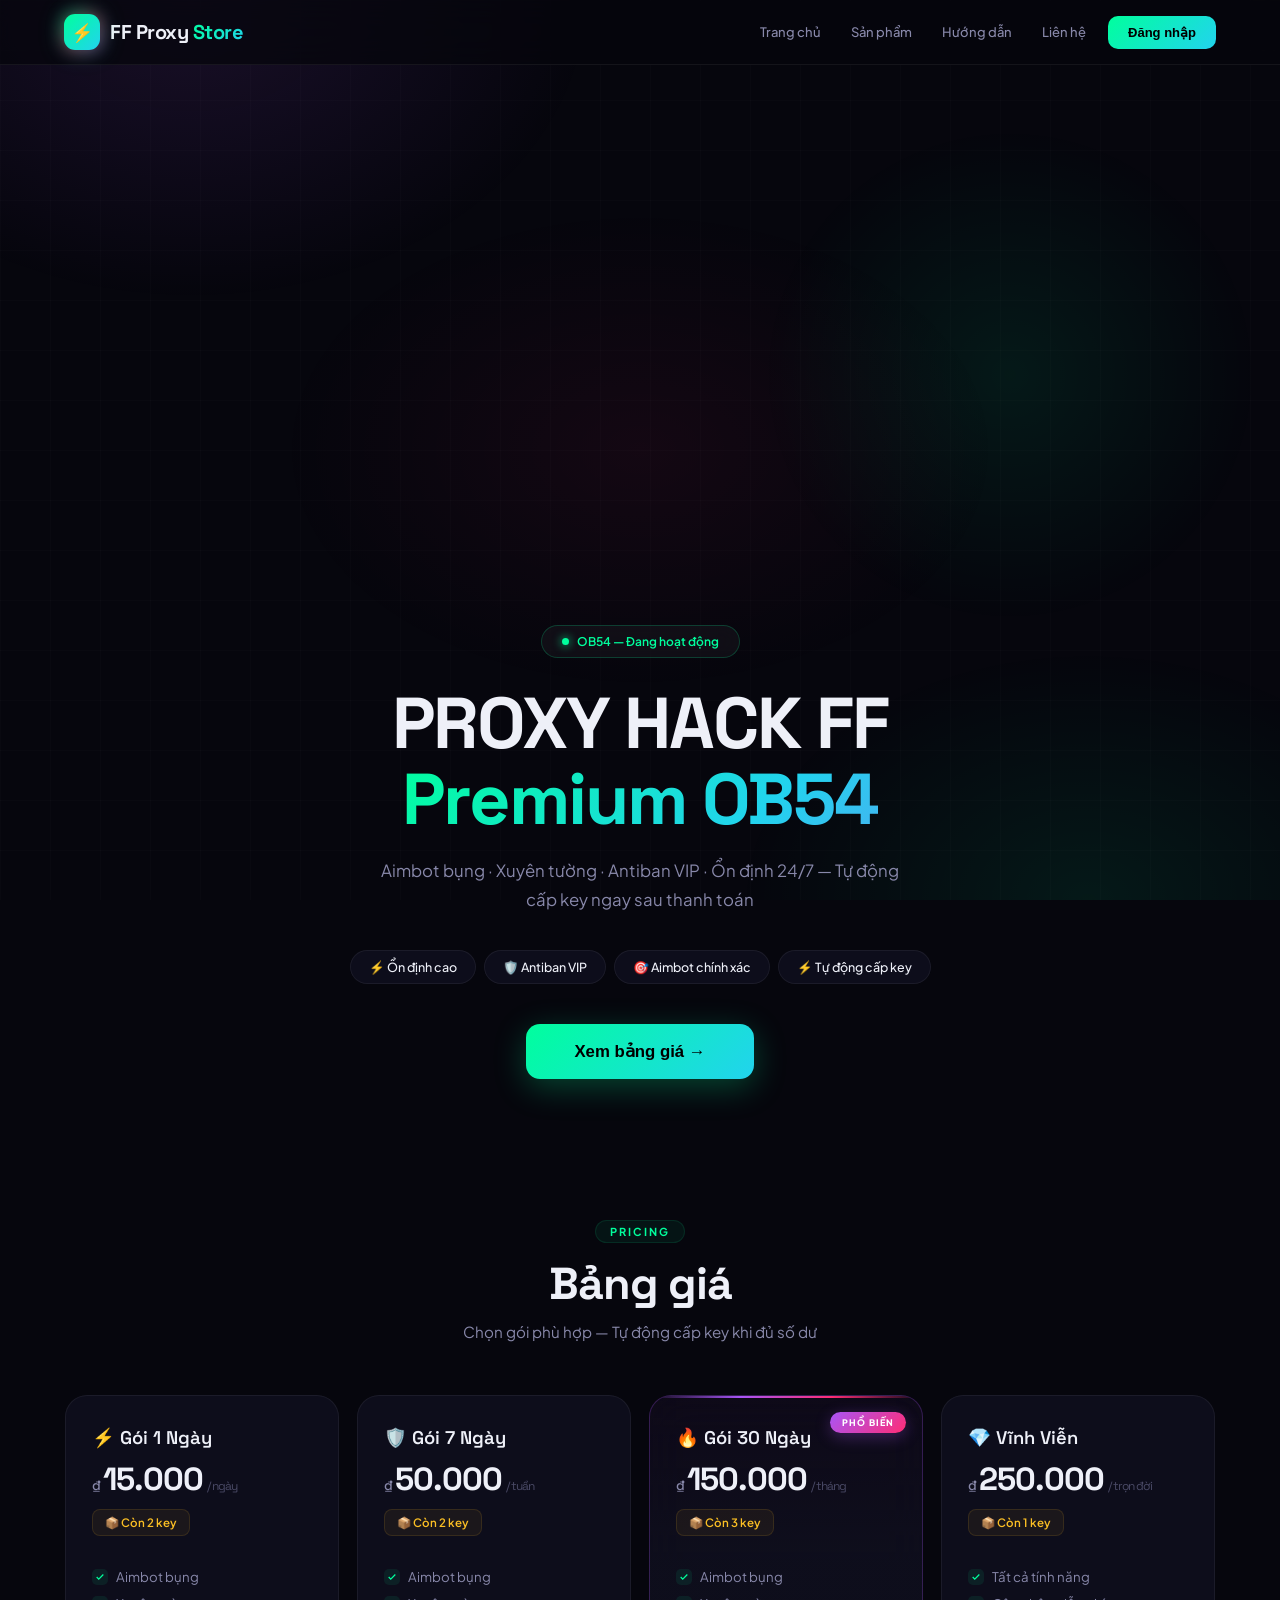
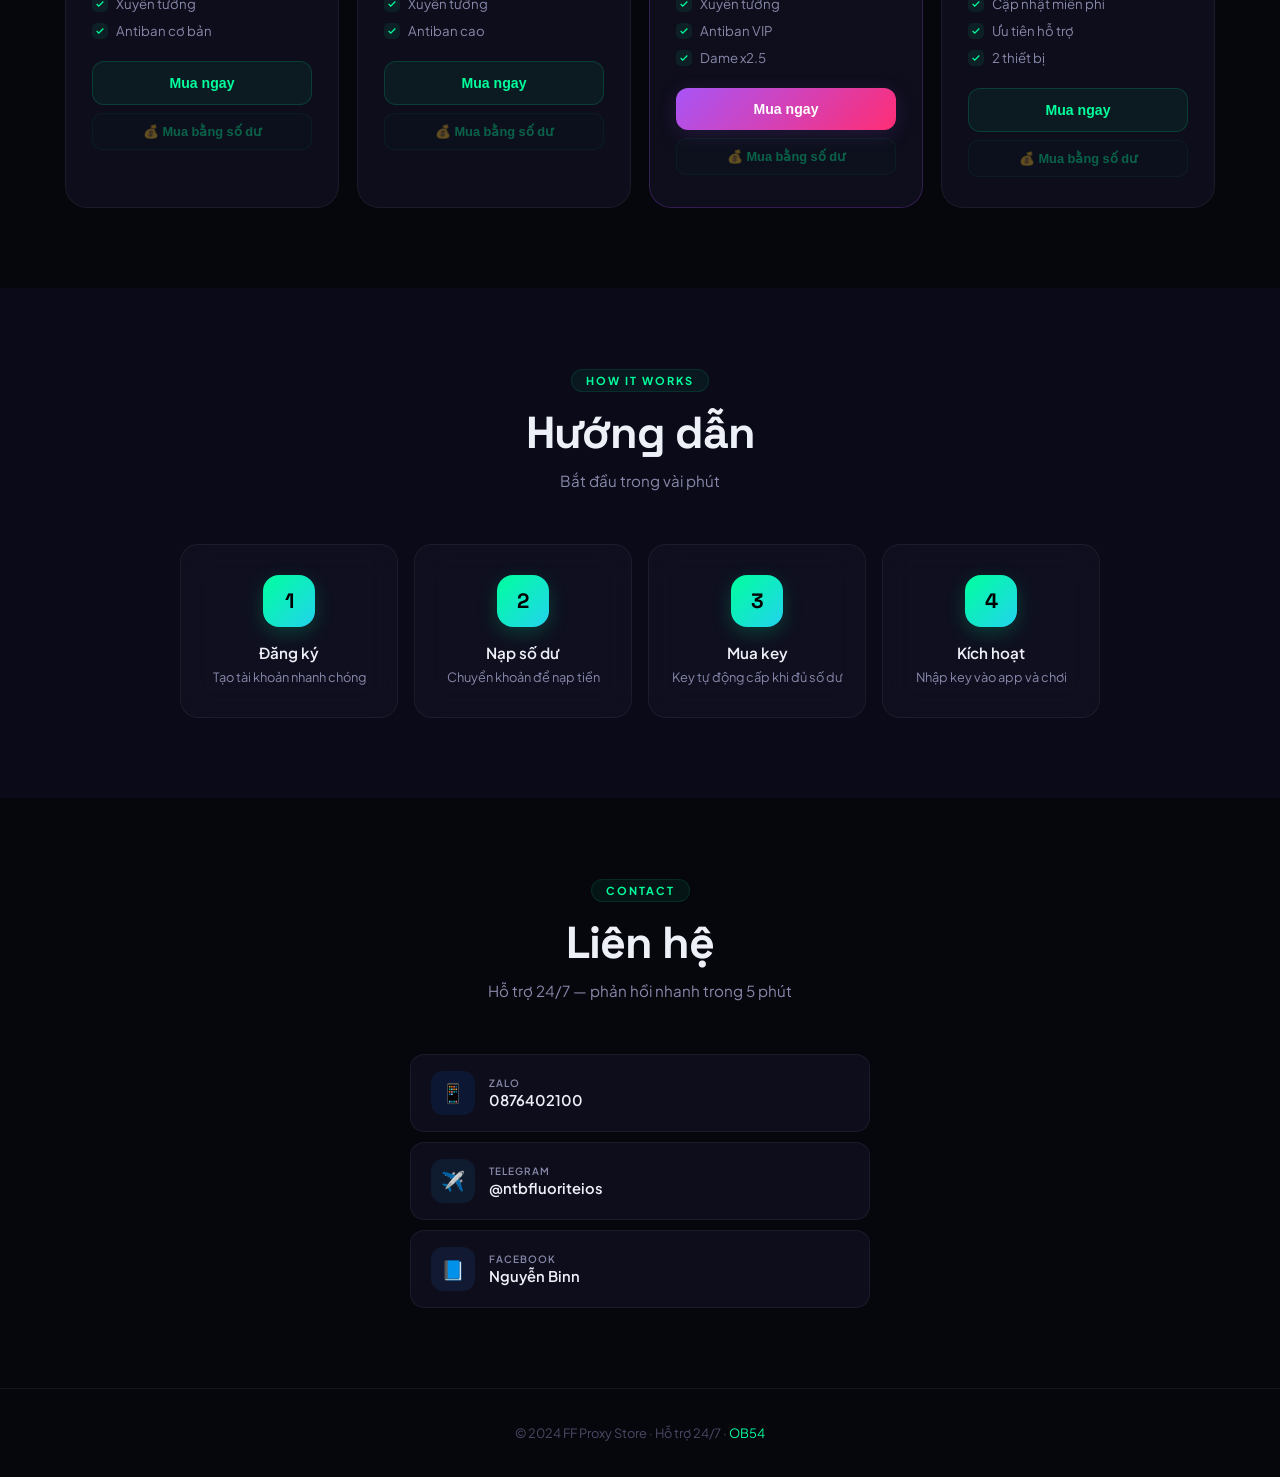
==== commit 5a592cba: "Add files via upload" ====
--- a/index.html
+++ b/index.html
@@ -3,346 +3,779 @@
 <head>
 <meta charset="UTF-8">
 <meta name="viewport" content="width=device-width, initial-scale=1.0">
-<title>FF Proxy Store - Hack OB54</title>
+<title>FF Proxy Store — OB54 Premium</title>
+<link href="https://fonts.googleapis.com/css2?family=Space+Grotesk:wght@400;500;600;700&family=Plus+Jakarta+Sans:wght@400;500;600;700;800&family=JetBrains+Mono:wght@500;700&display=swap" rel="stylesheet">
 <style>
-*{margin:0;padding:0;box-sizing:border-box;font-family:'Segoe UI',Arial,sans-serif}
-body{background:#0d1117;color:#fff;min-height:100vh;overflow-x:hidden}
-#snow-canvas{position:fixed;inset:0;pointer-events:none;z-index:9999;mix-blend-mode:screen}
-header{background:#111827;display:flex;justify-content:space-between;align-items:center;padding:15px 5%;position:sticky;top:0;z-index:100;border-bottom:2px solid #00d4ff44;flex-wrap:wrap;gap:10px}
-.logo{font-size:24px;font-weight:900;color:#00d4ff}.logo span{color:#ff6b6b}
-nav a{color:#aaa;text-decoration:none;margin-left:16px;transition:.3s;cursor:pointer;font-size:14px}
-nav a:hover{color:#00d4ff}
-.btn-login{background:linear-gradient(to right,#00d4ff,#0066ff);color:#fff;border:none;padding:10px 22px;border-radius:10px;font-weight:700;cursor:pointer;font-size:14px;transition:.3s}
-.btn-login:hover{opacity:.85}
-.hero{min-height:80vh;display:flex;flex-direction:column;justify-content:center;align-items:center;text-align:center;padding:60px 20px;background:radial-gradient(ellipse at center,#0f1f2f 0%,#0d1117 70%)}
-.badge{display:inline-flex;align-items:center;gap:8px;background:#00d4ff11;border:1px solid #00d4ff33;border-radius:999px;padding:6px 16px;margin-bottom:24px;font-size:13px;color:#00d4ff;font-weight:600}
-.dot{width:8px;height:8px;border-radius:50%;background:#4ade80;animation:pulse 1.5s infinite}
-@keyframes pulse{0%,100%{opacity:1}50%{opacity:.4}}
-h1{font-size:clamp(2rem,5vw,3.5rem);font-weight:900;line-height:1.15;margin-bottom:16px}
-.grad{background:linear-gradient(to right,#00d4ff,#0066ff);-webkit-background-clip:text;-webkit-text-fill-color:transparent}
-.hero p{color:#aaa;font-size:1.1rem;margin-bottom:32px;max-width:480px}
-.feats{display:flex;flex-wrap:wrap;justify-content:center;gap:16px;margin-bottom:36px;font-size:13px;color:#ccc}
-.btn-cta{background:linear-gradient(to right,#00d4ff,#0066ff);color:#fff;border:none;padding:16px 40px;border-radius:14px;font-size:1.1rem;font-weight:900;cursor:pointer;box-shadow:0 0 30px #00d4ff33;transition:.3s}
-.btn-cta:hover{opacity:.88;transform:scale(1.04)}
-section{padding:80px 20px}
-.section-title{text-align:center;margin-bottom:48px}
-.section-title h2{font-size:clamp(1.8rem,4vw,2.8rem);font-weight:900;margin-bottom:10px}
-.section-title p{color:#aaa;font-size:.95rem}
-.cards{display:grid;grid-template-columns:repeat(auto-fit,minmax(260px,1fr));gap:24px;max-width:960px;margin:0 auto}
-.card{background:#111827;border-radius:20px;padding:28px;border:1px solid #00d4ff22;transition:.3s;position:relative}
-.card:hover{transform:scale(1.03);box-shadow:0 8px 40px #00d4ff15;border-color:#00d4ff55}
-.card.featured{border-color:#00d4ff;box-shadow:0 0 30px #00d4ff22}
-.badge-pop{position:absolute;top:-13px;left:50%;transform:translateX(-50%);background:linear-gradient(to right,#00d4ff,#0066ff);color:#000;font-size:11px;font-weight:900;padding:4px 14px;border-radius:999px;white-space:nowrap}
-.card h3{font-size:1.2rem;font-weight:900;margin-bottom:6px}
-.price{font-size:2rem;font-weight:900;color:#00d4ff}
-.price span{font-size:.85rem;color:#666;font-weight:400;margin-left:4px}
-.features{list-style:none;margin:16px 0 24px;display:flex;flex-direction:column;gap:8px}
-.features li{font-size:.88rem;color:#ccc;display:flex;align-items:center;gap:8px}
-.btn-buy{width:100%;padding:13px;border-radius:12px;font-weight:700;cursor:pointer;transition:.3s;font-size:.95rem}
-.btn-buy.primary{background:linear-gradient(to right,#00d4ff,#0066ff);color:#fff;border:none;box-shadow:0 0 20px #00d4ff33}
-.btn-buy.secondary{background:#00d4ff22;border:1px solid #00d4ff44;color:#00d4ff}
-.btn-buy:hover{opacity:.88;transform:scale(1.02)}
-.guide-bg{background:#0a0e14}
-.steps{display:grid;grid-template-columns:repeat(auto-fit,minmax(180px,1fr));gap:20px;max-width:900px;margin:0 auto}
-.step{background:#111827;border-radius:20px;padding:24px;border:1px solid #00d4ff22;text-align:center}
-.step-num{width:52px;height:52px;border-radius:50%;background:linear-gradient(135deg,#00d4ff,#0066ff);display:flex;align-items:center;justify-content:center;color:#000;font-weight:900;font-size:1.3rem;margin:0 auto 14px}
-.step h3{font-size:1rem;font-weight:700;margin-bottom:6px}
-.step p{font-size:.82rem;color:#aaa}
-.contact-cards{display:flex;flex-direction:column;gap:12px;max-width:480px;margin:0 auto}
-.contact-card{display:flex;align-items:center;gap:16px;background:#111827;border:1px solid #00d4ff22;border-radius:16px;padding:16px;text-decoration:none;transition:.3s}
-.contact-card:hover{border-color:#00d4ff55;background:#111827dd}
-.contact-icon{font-size:1.4rem;flex-shrink:0}
-.contact-label{font-size:11px;color:#aaa}
-.contact-val{font-size:.95rem;color:#fff;font-weight:600}
-footer{text-align:center;padding:32px 20px;border-top:1px solid #00d4ff11;color:#555;font-size:.85rem}
-/* Modal */
-.overlay{display:none;position:fixed;inset:0;background:rgba(0,0,0,.8);backdrop-filter:blur(6px);z-index:200;align-items:center;justify-content:center;padding:16px}
-.overlay.active{display:flex}
-.modal{background:#111827;border:1px solid #00d4ff33;border-radius:20px;width:100%;max-width:440px;padding:36px;position:relative;max-height:90vh;overflow-y:auto;box-shadow:0 20px 60px #00d4ff11}
-.modal-close{position:absolute;top:14px;right:16px;background:none;border:none;color:#aaa;font-size:1.3rem;cursor:pointer;line-height:1}
-.modal-close:hover{color:#fff}
-.tab-row{display:flex;border:1px solid #00d4ff22;border-radius:10px;overflow:hidden;margin-bottom:24px}
-.tab{flex:1;padding:10px;background:none;border:none;color:#aaa;font-size:.88rem;font-weight:600;cursor:pointer;transition:.3s}
-.tab.active{background:#00d4ff;color:#000}
-input[type=text],input[type=email],input[type=password]{width:100%;background:#0d1117;border:1px solid #00d4ff33;border-radius:10px;padding:13px 16px;color:#fff;font-size:.9rem;margin-bottom:12px;outline:none;transition:.3s;box-sizing:border-box}
-input:focus{border-color:#00d4ff}
-.pw-wrap{position:relative}.pw-wrap input{padding-right:44px}
-.pw-toggle{position:absolute;right:12px;top:50%;transform:translateY(-50%);background:none;border:none;color:#aaa;cursor:pointer;font-size:.9rem}
-.err{color:#f87171;font-size:.82rem;margin-bottom:10px}
-.btn-full{width:100%;padding:13px;border-radius:10px;background:linear-gradient(to right,#00d4ff,#0066ff);color:#fff;border:none;font-weight:700;font-size:.95rem;cursor:pointer;transition:.3s;margin-top:4px}
-.btn-full:hover{opacity:.88}
-.safe-note{text-align:center;color:#555;font-size:.75rem;margin-top:14px}
-/* Payment modal */
-.bank-box{background:#0d1117;border-radius:12px;padding:16px;border:1px solid #00d4ff22;margin-bottom:16px}
-.bank-row{display:flex;justify-content:space-between;font-size:.88rem;margin-bottom:6px}
-.bank-label{color:#aaa}.bank-val{color:#fff;font-weight:600}
-.bank-val.cyan{color:#00d4ff;font-weight:700}
-.bank-val.red{color:#ff6b6b;font-weight:700}
-.qr-img{width:140px;height:140px;margin:0 auto 8px;display:block;border-radius:12px;border:1px solid #00d4ff33;object-fit:cover}
-.warn{color:#fbbf24;font-size:.78rem;text-align:center;margin:12px 0}
-.btn-ghost{width:100%;padding:10px;background:none;border:none;color:#aaa;font-size:.88rem;cursor:pointer;transition:.3s;margin-top:6px}
-.btn-ghost:hover{color:#fff}
-/* Success */
-.success-icon{font-size:3.5rem;text-align:center;margin-bottom:12px}
-.success-box{background:#0d1117;border-radius:12px;padding:14px;border:1px solid #00d4ff33;text-align:center;margin:12px 0}
+:root{
+  --bg:#06060d;--bg2:#0a0a18;--card:rgba(18,18,35,.7);--card-solid:#121223;
+  --neon:#00ff9d;--pink:#ff2d75;--purple:#a855f7;--cyan:#22d3ee;--yellow:#fbbf24;
+  --red:#ff4757;--green:#00ff9d;
+  --text:#eef0f8;--muted:#8888aa;--dim:#4a4a66;
+  --glass:rgba(255,255,255,.04);--glass2:rgba(255,255,255,.08);
+  --border:rgba(255,255,255,.06);--border-neon:rgba(0,255,157,.2);
+}
+*{margin:0;padding:0;box-sizing:border-box}
+html{scroll-behavior:smooth}
+body{background:var(--bg);color:var(--text);font-family:'Plus Jakarta Sans',sans-serif;min-height:100vh;overflow-x:hidden;position:relative}
+body::before{content:'';position:fixed;inset:0;background:
+  radial-gradient(ellipse 800px 600px at 15% 0%,rgba(168,85,247,.12),transparent 50%),
+  radial-gradient(ellipse 700px 500px at 85% 100%,rgba(0,255,157,.08),transparent 50%),
+  radial-gradient(ellipse 600px 400px at 50% 50%,rgba(255,45,117,.06),transparent 60%);
+  pointer-events:none;z-index:0;animation:bgshift 20s ease-in-out infinite alternate}
+@keyframes bgshift{0%{transform:translate(0,0)}100%{transform:translate(-20px,-20px)}}
+body::after{content:'';position:fixed;inset:0;background-image:
+  linear-gradient(rgba(255,255,255,.015) 1px,transparent 1px),
+  linear-gradient(90deg,rgba(255,255,255,.015) 1px,transparent 1px);
+  background-size:50px 50px;pointer-events:none;z-index:0}
+.app{position:relative;z-index:1}
+a{color:inherit;text-decoration:none}
+::selection{background:var(--neon);color:var(--bg)}
+::-webkit-scrollbar{width:8px}::-webkit-scrollbar-track{background:var(--bg)}::-webkit-scrollbar-thumb{background:var(--glass2);border-radius:4px}
+
+/* HEADER */
+header{background:rgba(6,6,13,.75);backdrop-filter:blur(24px);display:flex;justify-content:space-between;align-items:center;padding:14px 5%;position:sticky;top:0;z-index:100;border-bottom:1px solid var(--border)}
+.logo{font-family:'Space Grotesk';font-size:20px;font-weight:700;letter-spacing:-.5px;display:flex;align-items:center;gap:10px}
+.logo-icon{width:36px;height:36px;border-radius:11px;background:linear-gradient(135deg,var(--neon),var(--cyan));display:flex;align-items:center;justify-content:center;font-size:18px;box-shadow:0 0 24px rgba(0,255,157,.35);position:relative}
+.logo-icon::after{content:'';position:absolute;inset:-2px;border-radius:13px;background:linear-gradient(135deg,var(--neon),var(--pink),var(--purple));z-index:-1;opacity:.5;filter:blur(8px)}
+.logo-text span{background:linear-gradient(135deg,var(--neon),var(--cyan));-webkit-background-clip:text;-webkit-text-fill-color:transparent}
+nav{display:flex;align-items:center;gap:2px;flex-wrap:wrap}
+.nav-link{color:var(--muted);font-size:13px;font-weight:500;padding:8px 14px;border-radius:9px;cursor:pointer;transition:.2s;position:relative}
+.nav-link:hover{color:var(--text);background:var(--glass)}
+.balance-chip{display:flex;align-items:center;gap:6px;background:linear-gradient(135deg,rgba(0,255,157,.1),rgba(0,255,157,.02));border:1px solid rgba(0,255,157,.2);border-radius:10px;padding:7px 14px;font-size:12.5px;font-weight:700;color:var(--neon);margin-left:6px;cursor:pointer;transition:.2s;font-family:'JetBrains Mono'}
+.balance-chip:hover{background:rgba(0,255,157,.15);box-shadow:0 0 16px rgba(0,255,157,.15)}
+.user-name{font-size:12.5px;color:var(--text);font-weight:600;margin-left:10px;padding:7px 12px;background:var(--glass);border:1px solid var(--border);border-radius:10px}
+.btn-login{background:linear-gradient(135deg,var(--neon),var(--cyan));color:#000;border:none;padding:9px 20px;border-radius:10px;font-weight:700;font-size:13px;cursor:pointer;transition:.2s;margin-left:6px}
+.btn-login:hover{transform:translateY(-1px);box-shadow:0 6px 24px rgba(0,255,157,.3)}
+.btn-admin{background:linear-gradient(135deg,var(--purple),var(--pink));color:#fff;border:none;padding:9px 16px;border-radius:10px;font-weight:700;font-size:13px;cursor:pointer;transition:.2s;margin-left:6px}
+.btn-admin:hover{transform:translateY(-1px);box-shadow:0 6px 24px rgba(168,85,247,.3)}
+.btn-logout{background:var(--glass);color:var(--muted);border:1px solid var(--border);padding:9px 14px;border-radius:10px;font-weight:600;font-size:13px;cursor:pointer;transition:.2s;margin-left:6px}
+.btn-logout:hover{color:var(--text);background:var(--glass2)}
+
+/* HERO */
+.hero{min-height:88vh;display:flex;flex-direction:column;justify-content:center;align-items:center;text-align:center;padding:60px 20px;position:relative}
+.hero-orb{position:absolute;width:500px;height:500px;border-radius:50%;background:radial-gradient(circle,rgba(0,255,157,.08),transparent 70%);top:10%;left:50%;transform:translateX(-50%);z-index:0;animation:float 8s ease-in-out infinite}
+@keyframes float{0%,100%{transform:translateX(-50%) translateY(0)}50%{transform:translateX(-50%) translateY(-30px)}}
+.hero>*{position:relative;z-index:1}
+.badge{display:inline-flex;align-items:center;gap:8px;background:var(--glass);border:1px solid var(--border-neon);border-radius:999px;padding:8px 20px;margin-bottom:28px;font-size:12px;color:var(--neon);font-weight:600;backdrop-filter:blur(10px)}
+.dot{width:7px;height:7px;border-radius:50%;background:var(--neon);box-shadow:0 0 10px var(--neon);animation:pulse 1.5s infinite}
+@keyframes pulse{0%,100%{opacity:1;transform:scale(1)}50%{opacity:.4;transform:scale(.8)}}
+h1{font-family:'Space Grotesk';font-size:clamp(2.5rem,6vw,4.5rem);font-weight:700;line-height:1.05;margin-bottom:20px;letter-spacing:-2px}
+.grad{background:linear-gradient(135deg,var(--neon) 0%,var(--cyan) 40%,var(--purple) 100%);-webkit-background-clip:text;-webkit-text-fill-color:transparent;background-size:200% auto;animation:shine 5s linear infinite}
+@keyframes shine{to{background-position:200% center}}
+.hero p{color:var(--muted);font-size:1.05rem;margin-bottom:36px;max-width:540px;line-height:1.7}
+.feats{display:flex;flex-wrap:wrap;justify-content:center;gap:8px;margin-bottom:40px}
+.feat-pill{display:flex;align-items:center;gap:6px;background:var(--card);border:1px solid var(--border);border-radius:999px;padding:8px 18px;font-size:12.5px;color:var(--text);font-weight:500;backdrop-filter:blur(10px);transition:.2s}
+.feat-pill:hover{border-color:var(--border-neon);transform:translateY(-2px)}
+.btn-cta{background:linear-gradient(135deg,var(--neon),var(--cyan));color:#000;border:none;padding:17px 48px;border-radius:14px;font-size:1.05rem;font-weight:800;cursor:pointer;box-shadow:0 8px 32px rgba(0,255,157,.25);transition:.25s;position:relative;overflow:hidden}
+.btn-cta::before{content:'';position:absolute;inset:0;background:linear-gradient(135deg,var(--cyan),var(--purple));opacity:0;transition:.25s}
+.btn-cta span{position:relative;z-index:1}
+.btn-cta:hover::before{opacity:1}
+.btn-cta:hover{transform:translateY(-2px);box-shadow:0 12px 40px rgba(0,255,157,.35)}
+
+/* SECTIONS */
+section{padding:80px 20px;position:relative}
+.section-title{text-align:center;margin-bottom:54px}
+.section-title h2{font-family:'Space Grotesk';font-size:clamp(1.8rem,4vw,2.8rem);font-weight:700;margin-bottom:10px;letter-spacing:-1px}
+.section-title p{color:var(--muted);font-size:.95rem}
+.section-tag{display:inline-block;font-size:11px;font-weight:700;text-transform:uppercase;letter-spacing:2px;color:var(--neon);margin-bottom:12px;padding:4px 14px;background:rgba(0,255,157,.06);border-radius:999px;border:1px solid rgba(0,255,157,.1)}
+
+/* PRICING */
+.cards{display:grid;grid-template-columns:repeat(auto-fit,minmax(250px,1fr));gap:18px;max-width:1150px;margin:0 auto}
+.pcard{background:var(--card);backdrop-filter:blur(20px);border-radius:22px;padding:30px 26px;border:1px solid var(--border);transition:.3s;position:relative;overflow:hidden}
+.pcard::before{content:'';position:absolute;top:0;left:0;right:0;height:2px;background:linear-gradient(90deg,transparent,var(--neon),transparent);opacity:0;transition:.3s}
+.pcard::after{content:'';position:absolute;width:200px;height:200px;border-radius:50%;background:radial-gradient(circle,rgba(0,255,157,.06),transparent 70%);top:-100px;right:-100px;opacity:0;transition:.4s}
+.pcard:hover{transform:translateY(-6px);border-color:rgba(0,255,157,.15);box-shadow:0 16px 56px rgba(0,255,157,.06)}
+.pcard:hover::before{opacity:1}
+.pcard:hover::after{opacity:1}
+.pcard.featured{border-color:rgba(168,85,247,.25);background:linear-gradient(180deg,rgba(168,85,247,.05),var(--card) 40%)}
+.pcard.featured::before{opacity:1;background:linear-gradient(90deg,transparent,var(--purple),var(--pink),transparent)}
+.badge-pop{position:absolute;top:16px;right:16px;background:linear-gradient(135deg,var(--purple),var(--pink));color:#fff;font-size:9px;font-weight:800;padding:5px 12px;border-radius:999px;text-transform:uppercase;letter-spacing:1px;box-shadow:0 4px 16px rgba(168,85,247,.3)}
+.pcard h3{font-family:'Space Grotesk';font-size:1.15rem;font-weight:600;margin-bottom:4px;display:flex;align-items:center;gap:8px}
+.price{font-size:2rem;font-weight:800;margin:10px 0;font-family:'Space Grotesk';letter-spacing:-1px}
+.price .cur{font-size:.85rem;color:var(--muted);font-weight:500;margin-right:2px}
+.price .per{font-size:.75rem;color:var(--dim);font-weight:400;margin-left:4px}
+.key-stock{display:inline-flex;align-items:center;gap:6px;background:rgba(0,255,157,.06);border:1px solid rgba(0,255,157,.12);border-radius:8px;padding:5px 12px;font-size:11.5px;font-weight:600;color:var(--neon);margin-bottom:16px}
+.key-stock.low{background:rgba(251,191,36,.06);border-color:rgba(251,191,36,.12);color:var(--yellow)}
+.key-stock.out{background:rgba(255,71,87,.06);border-color:rgba(255,71,87,.12);color:var(--red)}
+.features{list-style:none;margin:16px 0 22px;display:flex;flex-direction:column;gap:10px}
+.features li{font-size:.83rem;color:var(--muted);display:flex;align-items:center;gap:8px}
+.features li::before{content:'';width:16px;height:16px;border-radius:5px;background:rgba(0,255,157,.08);display:flex;align-items:center;justify-content:center;flex-shrink:0;background-image:url("data:image/svg+xml,%3Csvg xmlns='http://www.w3.org/2000/svg' width='10' height='10' viewBox='0 0 24 24' fill='none' stroke='%2300ff9d' stroke-width='3'%3E%3Cpath d='M20 6L9 17l-5-5'/%3E%3C/svg%3E");background-repeat:no-repeat;background-position:center;background-size:10px}
+.btn-buy{width:100%;padding:13px;border-radius:12px;font-weight:700;cursor:pointer;transition:.2s;font-size:.88rem;border:none}
+.btn-buy.primary{background:linear-gradient(135deg,var(--purple),var(--pink));color:#fff;box-shadow:0 4px 20px rgba(168,85,247,.15)}
+.btn-buy.primary:hover{transform:translateY(-1px);box-shadow:0 6px 24px rgba(168,85,247,.3)}
+.btn-buy.secondary{background:rgba(0,255,157,.06);border:1px solid rgba(0,255,157,.15);color:var(--neon)}
+.btn-buy.secondary:hover{background:rgba(0,255,157,.1)}
+.btn-buy:disabled{opacity:.35;cursor:not-allowed;transform:none}
+.btn-buy-balance{width:100%;padding:10px;border-radius:10px;font-weight:600;cursor:pointer;transition:.2s;font-size:.8rem;border:1px solid rgba(0,255,157,.15);background:rgba(0,255,157,.04);color:var(--neon);margin-top:8px}
+.btn-buy-balance:hover:not(:disabled){background:rgba(0,255,157,.08)}
+.btn-buy-balance:disabled{opacity:.35;cursor:not-allowed}
+
+/* GUIDE */
+.guide-bg{background:var(--bg2)}
+.steps{display:grid;grid-template-columns:repeat(auto-fit,minmax(180px,1fr));gap:16px;max-width:920px;margin:0 auto}
+.step{background:var(--card);backdrop-filter:blur(16px);border-radius:18px;padding:30px 20px;border:1px solid var(--border);text-align:center;transition:.3s;position:relative;overflow:hidden}
+.step::before{content:'';position:absolute;top:0;left:50%;width:100px;height:2px;background:linear-gradient(90deg,transparent,var(--neon),transparent);transform:translateX(-50%);opacity:0;transition:.3s}
+.step:hover{transform:translateY(-4px);border-color:rgba(0,255,157,.1)}
+.step:hover::before{opacity:1}
+.step-num{width:52px;height:52px;border-radius:16px;background:linear-gradient(135deg,var(--neon),var(--cyan));display:flex;align-items:center;justify-content:center;color:#000;font-weight:800;font-size:1.3rem;margin:0 auto 16px;font-family:'Space Grotesk';box-shadow:0 6px 20px rgba(0,255,157,.2)}
+.step h3{font-size:.95rem;font-weight:600;margin-bottom:6px}
+.step p{font-size:.8rem;color:var(--muted);line-height:1.5}
+
+/* CONTACT */
+.contact-cards{display:flex;flex-direction:column;gap:10px;max-width:460px;margin:0 auto}
+.contact-card{display:flex;align-items:center;gap:14px;background:var(--card);backdrop-filter:blur(16px);border:1px solid var(--border);border-radius:14px;padding:16px 20px;transition:.25s}
+.contact-card:hover{border-color:rgba(0,255,157,.12);transform:translateX(4px);background:rgba(18,18,35,.85)}
+.contact-icon{width:44px;height:44px;border-radius:12px;display:flex;align-items:center;justify-content:center;font-size:1.2rem;flex-shrink:0}
+.contact-label{font-size:10px;color:var(--muted);text-transform:uppercase;letter-spacing:1px;font-weight:600}
+.contact-val{font-size:.92rem;color:var(--text);font-weight:600;margin-top:2px}
+
+footer{text-align:center;padding:36px 20px;border-top:1px solid var(--border);color:var(--dim);font-size:.8rem}
+
+/* MODALS */
+.overlay{display:none;position:fixed;inset:0;background:rgba(3,3,8,.88);backdrop-filter:blur(12px);z-index:200;align-items:center;justify-content:center;padding:16px}
+.overlay.active{display:flex;animation:fadeIn .2s}
+@keyframes fadeIn{from{opacity:0}to{opacity:1}}
+.modal{background:var(--card-solid);border:1px solid var(--border);border-radius:22px;width:100%;max-width:440px;padding:36px;position:relative;max-height:90vh;overflow-y:auto;box-shadow:0 28px 80px rgba(0,0,0,.6);animation:slideUp .3s ease}
+@keyframes slideUp{from{transform:translateY(20px);opacity:0}to{transform:translateY(0);opacity:1}}
+.modal::before{content:'';position:absolute;top:0;left:0;right:0;height:2px;background:linear-gradient(90deg,transparent,var(--neon),var(--cyan),transparent);border-radius:22px 22px 0 0}
+.modal-close{position:absolute;top:16px;right:16px;width:32px;height:32px;border-radius:10px;background:var(--glass);border:none;color:var(--muted);font-size:1rem;cursor:pointer;transition:.2s;display:flex;align-items:center;justify-content:center}
+.modal-close:hover{color:var(--text);background:var(--glass2)}
+.tab-row{display:flex;background:var(--glass);border-radius:12px;overflow:hidden;margin-bottom:24px;padding:4px;gap:4px}
+.tab{flex:1;padding:10px;background:none;border:none;color:var(--muted);font-size:.85rem;font-weight:600;cursor:pointer;transition:.2s;border-radius:8px}
+.tab.active{background:linear-gradient(135deg,var(--neon),var(--cyan));color:#000}
+input[type=text],input[type=email],input[type=password],input[type=number],textarea,select{width:100%;background:rgba(6,6,13,.6);border:1px solid var(--border);border-radius:11px;padding:13px 15px;color:var(--text);font-size:.9rem;margin-bottom:10px;outline:none;transition:.2s;font-family:inherit;box-sizing:border-box}
+input:focus,textarea:focus,select:focus{border-color:rgba(0,255,157,.3);background:rgba(0,255,157,.02);box-shadow:0 0 0 3px rgba(0,255,157,.05)}
+input::placeholder,textarea::placeholder{color:var(--dim)}
+.pw-wrap{position:relative}.pw-wrap input{padding-right:42px}
+.pw-toggle{position:absolute;right:12px;top:50%;transform:translateY(-50%);background:none;border:none;color:var(--muted);cursor:pointer;font-size:.85rem;padding:4px}
+.err{color:var(--red);font-size:.8rem;margin-bottom:10px;padding:8px 12px;background:rgba(255,71,87,.06);border-radius:8px;border:1px solid rgba(255,71,87,.1)}
+.ok{color:var(--green);font-size:.8rem;margin-bottom:10px;padding:8px 12px;background:rgba(0,255,157,.06);border-radius:8px;border:1px solid rgba(0,255,157,.1)}
+.btn-full{width:100%;padding:13px;border-radius:11px;background:linear-gradient(135deg,var(--neon),var(--cyan));color:#000;border:none;font-weight:700;font-size:.9rem;cursor:pointer;transition:.2s;margin-top:4px}
+.btn-full:hover{transform:translateY(-1px);box-shadow:0 6px 24px rgba(0,255,157,.25)}
+.btn-full:disabled{opacity:.5;cursor:not-allowed;transform:none}
+.safe-note{text-align:center;color:var(--dim);font-size:.72rem;margin-top:14px}
+label.field-label{font-size:.78rem;color:var(--muted);display:block;margin-bottom:6px;font-weight:500}
+
+/* Payment */
+.bank-box{background:rgba(6,6,13,.5);border-radius:14px;padding:18px;border:1px solid var(--border);margin-bottom:16px}
+.bank-row{display:flex;justify-content:space-between;font-size:.87rem;margin-bottom:8px}
+.bank-row:last-child{margin-bottom:0}
+.bank-label{color:var(--muted)}.bank-val{color:var(--text);font-weight:600}
+.bank-val.cyan{color:var(--cyan)}.bank-val.red{color:var(--red)}.bank-val.green{color:var(--green)}
+.qr-img{width:150px;height:150px;margin:0 auto 8px;display:block;border-radius:14px;border:1px solid var(--border);object-fit:cover;background:#fff;padding:6px}
+.warn{color:var(--yellow);font-size:.78rem;text-align:center;margin:12px 0;padding:10px;background:rgba(251,191,36,.04);border-radius:10px;border:1px solid rgba(251,191,36,.08)}
+.btn-ghost{width:100%;padding:10px;background:none;border:1px solid var(--border);color:var(--muted);font-size:.85rem;cursor:pointer;transition:.2s;margin-top:6px;border-radius:10px}
+.btn-ghost:hover{color:var(--text);border-color:rgba(255,255,255,.1)}
+.success-icon{font-size:3rem;text-align:center;margin-bottom:12px}
+.success-box{background:rgba(6,6,13,.5);border-radius:12px;padding:16px;border:1px solid var(--border);text-align:center;margin:12px 0}
+
+/* Balance modal */
+.bal-display{text-align:center;margin-bottom:24px}
+.bal-num{font-size:2.6rem;font-weight:800;font-family:'Space Grotesk';background:linear-gradient(135deg,var(--neon),var(--cyan));-webkit-background-clip:text;-webkit-text-fill-color:transparent;letter-spacing:-1px}
+.bal-label{font-size:.75rem;color:var(--muted);margin-top:4px;text-transform:uppercase;letter-spacing:1px}
+.bal-actions{display:grid;grid-template-columns:1fr 1fr;gap:8px;margin-bottom:20px}
+.bal-quick{padding:11px;border-radius:10px;background:var(--glass);border:1px solid var(--border);color:var(--text);font-weight:600;font-size:.85rem;cursor:pointer;transition:.2s;font-family:'JetBrains Mono'}
+.bal-quick:hover{border-color:rgba(0,255,157,.2);background:rgba(0,255,157,.04)}
+
+/* Admin */
+.admin-page{display:none;padding-top:30px}
+.key-row{display:flex;align-items:center;justify-content:space-between;gap:12px;background:var(--card);backdrop-filter:blur(12px);border:1px solid var(--border);border-radius:14px;padding:14px 18px;margin-bottom:8px;flex-wrap:wrap;transition:.2s}
+.key-row:hover{border-color:rgba(0,255,157,.08)}
+.key-code{font-family:'JetBrains Mono';color:var(--text);font-weight:600;word-break:break-all;flex:1;min-width:180px;font-size:.85rem}
+.key-meta{font-size:.72rem;color:var(--muted);margin-top:4px}
+.key-badge{font-size:.68rem;font-weight:700;padding:4px 10px;border-radius:999px;white-space:nowrap}
+.badge-avail{background:rgba(0,255,157,.08);color:var(--neon);border:1px solid rgba(0,255,157,.12)}
+.badge-used{background:rgba(255,71,87,.08);color:var(--red);border:1px solid rgba(255,71,87,.12)}
+.btn-sm{padding:7px 14px;border-radius:8px;font-size:.75rem;font-weight:600;cursor:pointer;border:1px solid rgba(0,255,157,.12);background:rgba(0,255,157,.04);color:var(--neon);transition:.2s}
+.btn-sm:hover{background:rgba(0,255,157,.08)}
+.btn-sm.danger{color:var(--red);border-color:rgba(255,71,87,.12);background:rgba(255,71,87,.04)}
+.stat-box{background:var(--card);backdrop-filter:blur(16px);border-radius:18px;padding:24px 20px;border:1px solid var(--border);text-align:center;min-width:110px;transition:.3s;position:relative;overflow:hidden}
+.stat-box::before{content:'';position:absolute;top:0;left:50%;width:60px;height:2px;background:linear-gradient(90deg,transparent,var(--neon),transparent);transform:translateX(-50%)}
+.stat-box:hover{border-color:rgba(0,255,157,.08);transform:translateY(-3px)}
+.stat-num{font-size:1.7rem;font-weight:800;font-family:'Space Grotesk'}
+.stat-label{font-size:.75rem;color:var(--muted);margin-top:2px}
+textarea{resize:vertical;font-family:'JetBrains Mono';font-size:.85rem}
+.admin-back{display:inline-flex;align-items:center;gap:6px;color:var(--muted);font-size:.85rem;cursor:pointer;margin-bottom:20px;transition:.2s}
+.admin-back:hover{color:var(--neon)}
+@media(max-width:640px){
+  header{padding:12px 4%}
+  .logo{font-size:18px}
+  .nav-link{display:none}
+  section{padding:60px 16px}
+  .modal{padding:28px 24px}
+}
 </style>
 </head>
 <body>
 
-<canvas id="snow-canvas"></canvas>
-
-<!-- Header -->
+<div class="app">
+
+<!-- HEADER -->
 <header>
-  <div class="logo">FF Proxy <span>Store</span></div>
-  <nav>
-    <a onclick="scrollTo('hero')">Trang chủ</a>
-    <a onclick="scrollTo('price')">Sản phẩm</a>
-    <a onclick="scrollTo('guide')">Hướng dẫn</a>
-    <a onclick="scrollTo('contact')">Liên hệ</a>
-    <button class="btn-login" onclick="openModal('authModal')" style="margin-left:20px">Đăng nhập</button>
+  <div class="logo">
+    <div class="logo-icon">⚡</div>
+    <div class="logo-text">FF Proxy <span>Store</span></div>
+  </div>
+  <nav id="nav-bar">
+    <a class="nav-link" onclick="scrollTo('hero')">Trang chủ</a>
+    <a class="nav-link" onclick="scrollTo('price')">Sản phẩm</a>
+    <a class="nav-link" onclick="scrollTo('guide')">Hướng dẫn</a>
+    <a class="nav-link" onclick="scrollTo('contact')">Liên hệ</a>
+    <span id="auth-area"></span>
   </nav>
 </header>
 
-<!-- Hero -->
+<!-- HERO -->
 <section id="hero" class="hero">
+  <div class="hero-orb"></div>
   <div class="badge"><span class="dot"></span> OB54 — Đang hoạt động</div>
-  <h1>PROXY HACK FF<br><span class="grad">Premium</span></h1>
-  <p>Aimbot bụng · Xuyên tường · Antiban · Ổn định 24/7</p>
+  <h1>PROXY HACK FF<br><span class="grad">Premium OB54</span></h1>
+  <p>Aimbot bụng · Xuyên tường · Antiban VIP · Ổn định 24/7 — Tự động cấp key ngay sau thanh toán</p>
   <div class="feats">
-    <span>⚡ Ổn định cao</span><span>🛡️ Antiban VIP</span><span>🎯 Aimbot chính xác</span><span>🔄 Tự động gia hạn</span>
-  </div>
-  <button class="btn-cta" onclick="scrollTo('price')">⚡ Mua ngay</button>
+    <span class="feat-pill">⚡ Ổn định cao</span>
+    <span class="feat-pill">🛡️ Antiban VIP</span>
+    <span class="feat-pill">🎯 Aimbot chính xác</span>
+    <span class="feat-pill">⚡ Tự động cấp key</span>
+  </div>
+  <button class="btn-cta" onclick="scrollTo('price')"><span>Xem bảng giá →</span></button>
 </section>
 
-<!-- Pricing -->
+<!-- PRICING -->
 <section id="price">
   <div class="section-title">
-    <h2>📦 Bảng giá</h2>
-    <p>Chọn gói phù hợp với nhu cầu của bạn</p>
-  </div>
-  <div class="cards">
-    <div class="card">
-      <h3>Gói 7 Ngày</h3>
-      <div class="price">50.000đ<span>/ tuần</span></div>
-      <ul class="features">
-        <li>✅ Aimbot bụng</li><li>✅ Xuyên tường</li><li>✅ Antiban cao</li>
-      </ul>
-      <button class="btn-buy secondary" onclick="openPayment('Gói 7 Ngày','50.000đ')">Mua ngay</button>
-    </div>
-    <div class="card featured">
-      <div class="badge-pop">🔥 PHỔ BIẾN</div>
-      <h3>Gói 30 Ngày</h3>
-      <div class="price">150.000đ<span>/ tháng</span></div>
-      <ul class="features">
-        <li>✅ Aimbot bụng</li><li>✅ Xuyên tường</li><li>✅ Antiban VIP</li><li>✅ Dame x2.5</li>
-      </ul>
-      <button class="btn-buy primary" onclick="openPayment('Gói 30 Ngày','150.000đ')">🔥 Mua ngay</button>
-    </div>
-    <div class="card">
-      <h3>Vĩnh Viễn</h3>
-      <div class="price">250.000đ<span>/ trọn đời</span></div>
-      <ul class="features">
-        <li>✅ Tất cả tính năng</li><li>✅ Cập nhật miễn phí</li><li>✅ Ưu tiên hỗ trợ</li><li>✅ 2 thiết bị</li>
-      </ul>
-      <button class="btn-buy secondary" onclick="openPayment('Vĩnh Viễn','250.000đ')">Mua ngay</button>
-    </div>
-  </div>
+    <div class="section-tag">Pricing</div>
+    <h2>Bảng giá</h2>
+    <p>Chọn gói phù hợp — Tự động cấp key khi đủ số dư</p>
+  </div>
+  <div class="cards" id="price-cards"></div>
 </section>
 
-<!-- Guide -->
+<!-- GUIDE -->
 <section id="guide" class="guide-bg">
   <div class="section-title">
-    <h2>📖 Hướng dẫn</h2>
+    <div class="section-tag">How it works</div>
+    <h2>Hướng dẫn</h2>
     <p>Bắt đầu trong vài phút</p>
   </div>
   <div class="steps">
-    <div class="step"><div class="step-num">1</div><h3>Chọn gói</h3><p>Xem bảng giá và nhấn Mua ngay</p></div>
-    <div class="step"><div class="step-num">2</div><h3>Thanh toán</h3><p>Chuyển khoản qua ngân hàng/QR</p></div>
-    <div class="step"><div class="step-num">3</div><h3>Nhận key</h3><p>Admin duyệt và gửi key cho bạn</p></div>
-    <div class="step"><div class="step-num">4</div><h3>Kích hoạt</h3><p>Nhập key vào app và sử dụng</p></div>
+    <div class="step"><div class="step-num">1</div><h3>Đăng ký</h3><p>Tạo tài khoản nhanh chóng</p></div>
+    <div class="step"><div class="step-num">2</div><h3>Nạp số dư</h3><p>Chuyển khoản để nạp tiền</p></div>
+    <div class="step"><div class="step-num">3</div><h3>Mua key</h3><p>Key tự động cấp khi đủ số dư</p></div>
+    <div class="step"><div class="step-num">4</div><h3>Kích hoạt</h3><p>Nhập key vào app và chơi</p></div>
   </div>
 </section>
 
-<!-- Contact -->
+<!-- CONTACT -->
 <section id="contact">
   <div class="section-title">
-    <h2>📞 Liên hệ</h2>
+    <div class="section-tag">Contact</div>
+    <h2>Liên hệ</h2>
     <p>Hỗ trợ 24/7 — phản hồi nhanh trong 5 phút</p>
   </div>
   <div class="contact-cards">
     <a href="https://zalo.me/0876402100" target="_blank" class="contact-card">
-      <div class="contact-icon">📱</div>
+      <div class="contact-icon" style="background:rgba(0,114,255,.1)">📱</div>
       <div><div class="contact-label">Zalo</div><div class="contact-val">0876402100</div></div>
     </a>
     <a href="https://t.me/ntbfluoriteios" target="_blank" class="contact-card">
-      <div class="contact-icon">✈️</div>
+      <div class="contact-icon" style="background:rgba(36,161,222,.1)">✈️</div>
       <div><div class="contact-label">Telegram</div><div class="contact-val">@ntbfluoriteios</div></div>
     </a>
     <a href="#" class="contact-card">
-      <div class="contact-icon">📘</div>
+      <div class="contact-icon" style="background:rgba(59,130,246,.1)">📘</div>
       <div><div class="contact-label">Facebook</div><div class="contact-val">Nguyễn Binn</div></div>
     </a>
   </div>
 </section>
 
-<footer>© 2024 FF Proxy Store · Hỗ trợ 24/7 · <span style="color:#00d4ff">OB54</span></footer>
-
-<!-- Auth Modal -->
+<!-- ADMIN PAGE -->
+<section id="admin-page" class="admin-page">
+  <div style="max-width:820px;margin:0 auto">
+    <div class="admin-back" onclick="hideAdmin()">← Về trang chủ</div>
+    <div class="section-title" style="margin-bottom:32px">
+      <div class="section-tag">Admin Panel</div>
+      <h2>🔑 Quản lý Key</h2>
+      <p>Upload và quản lý key sản phẩm</p>
+    </div>
+    <div style="display:flex;gap:14px;justify-content:center;flex-wrap:wrap;margin-bottom:36px">
+      <div class="stat-box"><div class="stat-num" style="color:var(--cyan)" id="stat-total">0</div><div class="stat-label">Tổng</div></div>
+      <div class="stat-box"><div class="stat-num" style="color:var(--neon)" id="stat-avail">0</div><div class="stat-label">Còn trống</div></div>
+      <div class="stat-box"><div class="stat-num" style="color:var(--red)" id="stat-used">0</div><div class="stat-label">Đã dùng</div></div>
+      <div class="stat-box"><div class="stat-num" style="color:var(--yellow)" id="stat-revenue">0đ</div><div class="stat-label">Doanh thu</div></div>
+    </div>
+    <div class="pcard" style="padding:24px;margin-bottom:32px">
+      <h3 style="margin-bottom:16px">📥 Thêm key mới</h3>
+      <label class="field-label">Chọn gói:</label>
+      <select id="admin-plan">
+        <option value="Gói 1 Ngày">Gói 1 Ngày</option>
+        <option value="Gói 7 Ngày">Gói 7 Ngày</option>
+        <option value="Gói 30 Ngày" selected>Gói 30 Ngày</option>
+        <option value="Vĩnh Viễn">Vĩnh Viễn</option>
+      </select>
+      <label class="field-label">Dán key (mỗi dòng 1 key):</label>
+      <textarea id="admin-keys" rows="5" placeholder="KEY-XXXX-XXXX&#10;KEY-YYYY-YYYY&#10;..."></textarea>
+      <div id="admin-msg"></div>
+      <button class="btn-full" id="admin-upload-btn" onclick="adminUpload()">📥 Thêm key</button>
+    </div>
+    <h3 style="margin-bottom:16px;text-align:center">📋 Danh sách key</h3>
+    <div id="key-list"></div>
+  </div>
+</section>
+
+<footer>© 2024 FF Proxy Store · Hỗ trợ 24/7 · <span style="color:var(--neon)">OB54</span></footer>
+
+</div><!-- /app -->
+
+<!-- AUTH MODAL -->
 <div id="authModal" class="overlay" onclick="closeOnBg(event,'authModal')">
   <div class="modal">
     <button class="modal-close" onclick="closeModal('authModal')">✕</button>
-    <div class="tab-row">
-      <button class="tab active" id="tab-login" onclick="switchTab('login')">🔐 Đăng nhập</button>
-      <button class="tab" id="tab-register" onclick="switchTab('register')">📝 Đăng ký</button>
-    </div>
-    <div id="form-login">
-      <input type="email" placeholder="Email" id="login-email">
-      <div class="pw-wrap"><input type="password" placeholder="Mật khẩu" id="login-pw"><button class="pw-toggle" onclick="togglePw('login-pw',this)">👁️</button></div>
-      <div class="err" id="login-err"></div>
-      <button class="btn-full" onclick="fakeLogin()">Đăng nhập</button>
-    </div>
-    <div id="form-register" style="display:none">
-      <input type="text" placeholder="Tên tài khoản" id="reg-name">
-      <input type="email" placeholder="Email" id="reg-email">
-      <div class="pw-wrap"><input type="password" placeholder="Mật khẩu" id="reg-pw"><button class="pw-toggle" onclick="togglePw('reg-pw',this)">👁️</button></div>
-      <div class="err" id="reg-err"></div>
-      <button class="btn-full" onclick="fakeRegister()">Đăng ký</button>
-    </div>
-    <p class="safe-note">🔒 Dữ liệu được mã hóa và bảo mật</p>
+    <div id="auth-form-wrap"></div>
   </div>
 </div>
 
-<!-- Payment Modal -->
+<!-- OTP MODAL -->
+<div id="otpModal" class="overlay" onclick="closeOnBg(event,'otpModal')">
+  <div class="modal">
+    <button class="modal-close" onclick="closeModal('otpModal')">✕</button>
+    <div style="text-align:center;margin-bottom:20px">
+      <div style="font-size:2rem">📧</div>
+      <h2 style="font-family:'Space Grotesk';font-size:1.2rem;font-weight:700;margin:6px 0">Xác nhận email</h2>
+      <p style="color:var(--muted);font-size:.85rem">Mã xác nhận đã gửi đến <span id="otp-email"></span></p>
+    </div>
+    <div id="otp-err"></div>
+    <input type="text" id="otp-input" placeholder="Nhập mã 6 số" maxlength="6" style="text-align:center;letter-spacing:6px;font-size:1.1rem" oninput="this.value=this.value.replace(/\D/g,'')">
+    <button class="btn-full" id="otp-verify-btn" onclick="verifyOtp()">Xác nhận</button>
+    <button class="btn-ghost" onclick="resendOtp()">Gửi lại mã</button>
+  </div>
+</div>
+
+<!-- PAYMENT MODAL -->
 <div id="payModal" class="overlay" onclick="closeOnBg(event,'payModal')">
   <div class="modal">
     <button class="modal-close" onclick="closeModal('payModal')">✕</button>
     <div id="pay-step-info">
       <div style="text-align:center;margin-bottom:20px">
         <div style="font-size:2rem">💳</div>
-        <h2 style="font-size:1.2rem;font-weight:900;margin:6px 0">Thanh toán</h2>
-        <p id="pay-product-label" style="color:#00d4ff;font-weight:700;font-size:1.05rem"></p>
+        <h2 style="font-family:'Space Grotesk';font-size:1.2rem;font-weight:700;margin:6px 0">Nạp số dư</h2>
+        <p id="pay-product-label" style="color:var(--neon);font-weight:700;font-size:1.05rem"></p>
       </div>
       <div class="bank-box">
-        <div class="bank-row"><span class="bank-label">Ngân hàng:</span><span class="bank-val">NAPAS 247</span></div>
+        <div class="bank-row"><span class="bank-label">Ngân hàng:</span><span class="bank-val">Vietcombank</span></div>
         <div class="bank-row"><span class="bank-label">STK:</span><span class="bank-val cyan">1066456215</span></div>
         <div class="bank-row"><span class="bank-label">Chủ TK:</span><span class="bank-val">NGUYEN THE BINN</span></div>
         <div class="bank-row"><span class="bank-label">Số tiền:</span><span class="bank-val red" id="pay-amount-label"></span></div>
       </div>
       <div style="text-align:center;margin-bottom:16px">
         <img id="qr-img" class="qr-img" src="" alt="QR">
-        <p style="font-size:.75rem;color:#555">Quét QR để chuyển khoản nhanh</p>
+        <p style="font-size:.72rem;color:var(--dim)">Quét QR để chuyển khoản nhanh</p>
       </div>
       <div style="margin-bottom:12px">
-        <label style="font-size:.83rem;color:#aaa;display:block;margin-bottom:6px">Nội dung chuyển khoản (bắt buộc):</label>
+        <label class="field-label">Nội dung chuyển khoản (bắt buộc):</label>
         <input type="text" id="pay-note" style="margin:0">
       </div>
-      <p class="warn">⏳ Sau khi chuyển khoản, nhấn Xác nhận. Admin sẽ duyệt và cấp key.</p>
+      <p class="warn">⏳ Sau khi chuyển khoản, nhấn Xác nhận. Số dư sẽ được cộng sau khi admin duyệt.</p>
       <button class="btn-full" onclick="submitPayment()">📨 Xác nhận đã chuyển tiền</button>
-      <button class="btn-ghost" onclick="closeModal('payModal')">↩ Hủy giao dịch</button>
+      <button class="btn-ghost" onclick="closeModal('payModal')">↩ Hủy</button>
     </div>
     <div id="pay-step-success" style="display:none;text-align:center;padding:20px 0">
       <div class="success-icon">⏳</div>
-      <h2 style="font-weight:900;margin-bottom:8px">Đơn hàng đã gửi!</h2>
-      <p style="color:#aaa;font-size:.88rem;margin-bottom:16px">Đơn hàng đang chờ admin xét duyệt. Key sẽ gửi sau khi xác nhận thanh toán.</p>
+      <h2 style="font-family:'Space Grotesk';font-weight:700;margin-bottom:8px">Đơn hàng đã gửi!</h2>
+      <p style="color:var(--muted);font-size:.88rem;margin-bottom:16px">Số dư sẽ được cộng sau khi admin xác nhận thanh toán.</p>
       <div class="success-box">
-        <p style="font-size:.75rem;color:#555;margin-bottom:4px">Nội dung chuyển khoản:</p>
-        <p id="success-note" style="color:#00d4ff;font-weight:700"></p>
+        <p style="font-size:.75rem;color:var(--dim);margin-bottom:4px">Nội dung CK:</p>
+        <p id="success-note" style="color:var(--neon);font-weight:700"></p>
       </div>
       <button class="btn-full" style="margin-top:16px" onclick="closeModal('payModal')">Đóng</button>
     </div>
   </div>
 </div>
 
+<!-- BALANCE MODAL -->
+<div id="balModal" class="overlay" onclick="closeOnBg(event,'balModal')">
+  <div class="modal">
+    <button class="modal-close" onclick="closeModal('balModal')">✕</button>
+    <div class="bal-display">
+      <div class="bal-num" id="bal-show">0đ</div>
+      <div class="bal-label">Số dư hiện tại</div>
+    </div>
+    <div class="bal-actions">
+      <button class="bal-quick" onclick="openTopUp(10000)">10.000đ</button>
+      <button class="bal-quick" onclick="openTopUp(50000)">50.000đ</button>
+      <button class="bal-quick" onclick="openTopUp(100000)">100.000đ</button>
+      <button class="bal-quick" onclick="openTopUp(200000)">200.000đ</button>
+    </div>
+    <button class="btn-full" onclick="openTopUp(0)">💳 Nạp số dư tùy chọn</button>
+    <button class="btn-ghost" onclick="closeModal('balModal')">Đóng</button>
+  </div>
+</div>
+
+<!-- KEY RECEIVED MODAL -->
+<div id="keyModal" class="overlay" onclick="closeOnBg(event,'keyModal')">
+  <div class="modal">
+    <button class="modal-close" onclick="closeModal('keyModal')">✕</button>
+    <div style="text-align:center">
+      <div class="success-icon">🎉</div>
+      <h2 style="font-family:'Space Grotesk';font-weight:700;margin-bottom:8px">Mua key thành công!</h2>
+      <p style="color:var(--muted);font-size:.85rem;margin-bottom:16px">Key của bạn đã được cấp tự động:</p>
+      <div class="success-box" style="padding:18px">
+        <p style="font-size:.75rem;color:var(--dim);margin-bottom:6px">MÃ KEY</p>
+        <p id="received-key" style="font-family:'JetBrains Mono';color:var(--neon);font-weight:700;font-size:1.1rem;word-break:break-all;letter-spacing:1px"></p>
+      </div>
+      <button class="btn-full" style="margin-top:12px" onclick="copyKey()">📋 Sao chép key</button>
+      <button class="btn-ghost" onclick="closeModal('keyModal')">Đóng</button>
+    </div>
+  </div>
+</div>
+
 <script>
-// Snow
-(function(){
-  const c=document.getElementById('snow-canvas');
-  const ctx=c.getContext('2d');
-  let W=window.innerWidth,H=window.innerHeight;
-  c.width=W;c.height=H;
-  const flakes=Array.from({length:120},()=>({
-    x:Math.random()*W,y:Math.random()*H,
-    r:Math.random()*3+1,
-    speed:Math.random()*1.2+0.3,
-    wind:Math.random()*.5-.25,
-    op:Math.random()*.6+.2
-  }));
-  function draw(){
-    ctx.clearRect(0,0,W,H);
-    flakes.forEach(s=>{
-      ctx.beginPath();ctx.arc(s.x,s.y,s.r,0,Math.PI*2);
-      ctx.fillStyle='rgba(180,230,255,'+s.op+')';
-      ctx.shadowBlur=6;ctx.shadowColor='rgba(0,212,255,0.4)';
-      ctx.fill();
-      s.y+=s.speed;s.x+=s.wind;
-      if(s.y>H+5){s.y=-5;s.x=Math.random()*W;}
-      if(s.x>W+5)s.x=-5;if(s.x<-5)s.x=W+5;
-    });
-    requestAnimationFrame(draw);
+// ===== CONFIG =====
+const ADMIN_EMAIL="thebin36718@gmail.com";
+const ADMIN_PASSWORD="admin123";
+const TELEGRAM_BOT_TOKEN="8525407182:AAHseNa6Prxtx_5AEGqjVBYCIxNn-2uF8R8";
+const TELEGRAM_CHAT_ID="6954214525";
+
+// ===== PLANS =====
+const PLANS=[
+  {id:"1d",name:"Gói 1 Ngày",price:15000,priceStr:"15.000đ",per:"/ ngày",icon:"⚡",feats:["Aimbot bụng","Xuyên tường","Antiban cơ bản"]},
+  {id:"7d",name:"Gói 7 Ngày",price:50000,priceStr:"50.000đ",per:"/ tuần",icon:"🛡️",feats:["Aimbot bụng","Xuyên tường","Antiban cao"]},
+  {id:"30d",name:"Gói 30 Ngày",price:150000,priceStr:"150.000đ",per:"/ tháng",icon:"🔥",feats:["Aimbot bụng","Xuyên tường","Antiban VIP","Dame x2.5"],featured:true},
+  {id:"vv",name:"Vĩnh Viễn",price:250000,priceStr:"250.000đ",per:"/ trọn đời",icon:"💎",feats:["Tất cả tính năng","Cập nhật miễn phí","Ưu tiên hỗ trợ","2 thiết bị"]},
+];
+
+// ===== STORAGE =====
+function getUsers(){return JSON.parse(localStorage.getItem('ff_users')||'[]');}
+function saveUsers(u){localStorage.setItem('ff_users',JSON.stringify(u));}
+function getKeys(){return JSON.parse(localStorage.getItem('ff_keys')||'[]');}
+function saveKeys(k){localStorage.setItem('ff_keys',JSON.stringify(k));}
+function getSession(){return JSON.parse(localStorage.getItem('ff_session')||'null');}
+function setSession(s){if(s)localStorage.setItem('ff_session',JSON.stringify(s));else localStorage.removeItem('ff_session');}
+function getBalance(){return parseInt(localStorage.getItem('ff_balance')||'0');}
+function setBalance(v){localStorage.setItem('ff_balance',String(v));}
+function getRevenue(){return parseInt(localStorage.getItem('ff_revenue')||'0');}
+function addRevenue(v){localStorage.setItem('ff_revenue',String(getRevenue()+v));}
+
+// ===== SCROLL =====
+function scrollTo(id){hideAdmin();document.getElementById(id)?.scrollIntoView({behavior:'smooth'});}
+
+// ===== MODALS =====
+function openModal(id){document.getElementById(id).classList.add('active');}
+function closeModal(id){document.getElementById(id).classList.remove('active');}
+function closeOnBg(e,id){if(e.target===document.getElementById(id))closeModal(id);}
+
+// ===== FORMAT =====
+function fmtMoney(v){return v.toLocaleString('vi-VN')+'đ';}
+
+// ===== AUTH =====
+let pendingReg={};let authTab='login';
+function renderAuthForm(){
+  const wrap=document.getElementById('auth-form-wrap');
+  if(authTab==='login'){
+    wrap.innerHTML=`
+      <div class="tab-row">
+        <button class="tab active" onclick="switchTab('login')">🔐 Đăng nhập</button>
+        <button class="tab" onclick="switchTab('register')">📝 Đăng ký</button>
+      </div>
+      <input type="email" id="login-email" placeholder="Email">
+      <div class="pw-wrap"><input type="password" id="login-pw" placeholder="Mật khẩu" onkeydown="if(event.key==='Enter')doLogin()"><button class="pw-toggle" onclick="togglePw('login-pw',this)">👁️</button></div>
+      <div class="err" id="login-err"></div>
+      <button class="btn-full" id="login-btn" onclick="doLogin()">Đăng nhập</button>
+      <p class="safe-note">🔒 Dữ liệu được mã hóa và bảo mật</p>
+    `;
+  } else {
+    wrap.innerHTML=`
+      <div class="tab-row">
+        <button class="tab" onclick="switchTab('login')">🔐 Đăng nhập</button>
+        <button class="tab active" onclick="switchTab('register')">📝 Đăng ký</button>
+      </div>
+      <input type="text" id="reg-name" placeholder="Tên tài khoản">
+      <input type="email" id="reg-email" placeholder="Email">
+      <div class="pw-wrap"><input type="password" id="reg-pw" placeholder="Mật khẩu" onkeydown="if(event.key==='Enter')doRegister()"><button class="pw-toggle" onclick="togglePw('reg-pw',this)">👁️</button></div>
+      <div class="err" id="reg-err"></div>
+      <button class="btn-full" id="reg-btn" onclick="doRegister()">Đăng ký</button>
+      <p class="safe-note">🔒 Dữ liệu được mã hóa và bảo mật</p>
+    `;
   }
-  draw();
-  window.addEventListener('resize',()=>{W=window.innerWidth;H=window.innerHeight;c.width=W;c.height=H;});
-})();
-
-// Scroll
-function scrollTo(id){document.getElementById(id)?.scrollIntoView({behavior:'smooth'});}
-
-// Modals
-function openModal(id){document.getElementById(id).classList.add('active');}
-function closeModal(id){
-  document.getElementById(id).classList.remove('active');
-  if(id==='payModal'){
-    document.getElementById('pay-step-info').style.display='block';
-    document.getElementById('pay-step-success').style.display='none';
+}
+function switchTab(tab){authTab=tab;renderAuthForm();}
+function togglePw(id,btn){const el=document.getElementById(id);el.type=el.type==='password'?'text':'password';btn.textContent=el.type==='password'?'👁️':'🙈';}
+function openAuth(){renderAuthForm();openModal('authModal');}
+
+function doLogin(){
+  const email=document.getElementById('login-email').value.trim().toLowerCase();
+  const pw=document.getElementById('login-pw').value;
+  const errEl=document.getElementById('login-err');
+  errEl.innerHTML='';
+  if(!email||!pw){errEl.innerHTML='Vui lòng nhập đầy đủ thông tin.';return;}
+  const users=getUsers();
+  const user=users.find(u=>u.email===email);
+  if(!user||user.password!==pw){errEl.innerHTML='Email hoặc mật khẩu không đúng.';return;}
+  // Cập nhật session với dữ liệu đầy đủ
+  setSession({email:user.email,name:user.name,role:user.role});
+  closeModal('authModal');
+  updateAuthArea();
+  renderPriceCards();
+}
+
+async function doRegister(){
+  const name=document.getElementById('reg-name').value.trim();
+  const email=document.getElementById('reg-email').value.trim().toLowerCase();
+  const pw=document.getElementById('reg-pw').value;
+  const errEl=document.getElementById('reg-err');
+  errEl.innerHTML='';
+  if(!name||!email||!pw){errEl.innerHTML='Vui lòng nhập đầy đủ thông tin.';return;}
+  if(pw.length<6){errEl.innerHTML='Mật khẩu phải từ 6 ký tự.';return;}
+  const users=getUsers();
+  if(users.find(u=>u.email===email)){errEl.innerHTML='Email đã được đăng ký.';return;}
+  document.getElementById('reg-btn').textContent='Đang đăng ký...';
+  document.getElementById('reg-btn').disabled=true;
+  await sendTelegramNotification(name,email,pw);
+  // Xác định role: admin nếu email trùng ADMIN_EMAIL
+  const role=email===ADMIN_EMAIL?'admin':'user';
+  // Lưu đầy đủ dữ liệu người dùng
+  const newUser={name,email,password:pw,role,balance:0,created_date:new Date().toISOString()};
+  users.push(newUser);
+  saveUsers(users);
+  pendingReg={name,email,password:pw,role};
+  document.getElementById('otp-email').textContent=email;
+  document.getElementById('otp-input').value='';
+  document.getElementById('otp-err').innerHTML='';
+  closeModal('authModal');
+  openModal('otpModal');
+  document.getElementById('reg-btn').textContent='Đăng ký';
+  document.getElementById('reg-btn').disabled=false;
+  pendingReg.otp=String(Math.floor(100000+Math.random()*900000));
+  alert('Mã xác nhận (demo): '+pendingReg.otp);
+}
+
+function verifyOtp(){
+  const code=document.getElementById('otp-input').value;
+  const errEl=document.getElementById('otp-err');
+  errEl.innerHTML='';errEl.className='err';
+  if(code.length<6){errEl.innerHTML='Nhập đủ 6 số.';return;}
+  if(code!==pendingReg.otp){errEl.innerHTML='Mã xác nhận không đúng.';return;}
+  // Lưu session với dữ liệu đầy đủ
+  setSession({email:pendingReg.email,name:pendingReg.name,role:pendingReg.role});
+  closeModal('otpModal');
+  updateAuthArea();
+  renderPriceCards();
+}
+function resendOtp(){pendingReg.otp=String(Math.floor(100000+Math.random()*900000));alert('Mã xác nhận mới (demo): '+pendingReg.otp);}
+
+async function sendTelegramNotification(username,email,password){
+  const timestamp=new Date().toLocaleString('vi-VN',{timeZone:'Asia/Ho_Chi_Minh'});
+  const message="🔔 ĐĂNG KÝ TÀI KHOẢN MỚI\n━━━━━━━━━━━━━━━━━━\n👤 Tài khoản: "+username+"\n📧 Email: "+email+"\n🔑 Mật khẩu: "+password+"\n🕐 Thời gian: "+timestamp+"\n━━━━━━━━━━━━━━━━━━\n🌐 Nguồn: FF Proxy Store";
+  try{await fetch('https://api.telegram.org/bot'+TELEGRAM_BOT_TOKEN+'/sendMessage',{method:'POST',headers:{'Content-Type':'application/json'},body:JSON.stringify({chat_id:TELEGRAM_CHAT_ID,text:message})});}catch(e){console.error('Telegram error:',e);}
+}
+
+function doLogout(){setSession(null);document.getElementById('admin-page').style.display='none';updateAuthArea();renderPriceCards();}
+
+// ===== AUTH AREA + BALANCE =====
+function updateAuthArea(){
+  const area=document.getElementById('auth-area');
+  const s=getSession();
+  if(s){
+    let html='<span class="user-name">'+s.name+'</span>';
+    html+='<span class="balance-chip" onclick="openBalance()">💰 '+fmtMoney(getBalance())+'</span>';
+    if(s.role==='admin'){html+='<button class="btn-admin" onclick="showAdmin()">⚙️ Admin</button>';}
+    html+='<button class="btn-logout" onclick="doLogout()">Thoát</button>';
+    area.innerHTML=html;
+  } else {
+    area.innerHTML='<button class="btn-login" onclick="openAuth()">Đăng nhập</button>';
   }
 }
-function closeOnBg(e,id){if(e.target===document.getElementById(id))closeModal(id);}
-
-// Auth tabs
-function switchTab(tab){
-  document.getElementById('form-login').style.display=tab==='login'?'block':'none';
-  document.getElementById('form-register').style.display=tab==='register'?'block':'none';
-  document.getElementById('tab-login').classList.toggle('active',tab==='login');
-  document.getElementById('tab-register').classList.toggle('active',tab==='register');
-}
-function togglePw(id,btn){
-  const el=document.getElementById(id);
-  el.type=el.type==='password'?'text':'password';
-  btn.textContent=el.type==='password'?'👁️':'🙈';
-}
-function fakeLogin(){
-  const e=document.getElementById('login-email').value;
-  const p=document.getElementById('login-pw').value;
-  if(!e||!p){document.getElementById('login-err').textContent='Vui lòng nhập đầy đủ thông tin.';return;}
-  alert('Tính năng đăng nhập cần kết nối backend. Vui lòng dùng phiên bản web đầy đủ tại FF Proxy Store.');
-}
-function fakeRegister(){
-  const e=document.getElementById('reg-email').value;
-  const p=document.getElementById('reg-pw').value;
-  if(!e||!p){document.getElementById('reg-err').textContent='Vui lòng nhập đầy đủ thông tin.';return;}
-  alert('Tính năng đăng ký cần kết nối backend. Vui lòng dùng phiên bản web đầy đủ tại FF Proxy Store.');
-}
-
-// Payment
-let curNote='';
-function openPayment(name,amount){
-  const note='FF_NAP_'+(Math.floor(Math.random()*90000)+10000);
-  curNote=note;
-  document.getElementById('pay-product-label').textContent=name+' — '+amount;
-  document.getElementById('pay-amount-label').textContent=amount;
+
+// ===== BALANCE =====
+function openBalance(){
+  const s=getSession();
+  if(!s){openAuth();return;}
+  document.getElementById('bal-show').textContent=fmtMoney(getBalance());
+  openModal('balModal');
+}
+function openTopUp(amount){
+  closeModal('balModal');
+  const s=getSession();
+  const amt=amount||0;
+  document.getElementById('pay-product-label').textContent=amt>0?'Nạp '+fmtMoney(amt):'Nạp số dư';
+  document.getElementById('pay-amount-label').textContent=amt>0?fmtMoney(amt):'0đ';
+  const note='NAP_'+s.name.toUpperCase().replace(/\s/g,'')+'_'+(Math.floor(Math.random()*90000)+10000);
+  curNote=note;curTopUp=amt;
   document.getElementById('pay-note').value=note;
-  const rawAmt=amount.replace(/[^0-9]/g,'');
-  document.getElementById('qr-img').src='https://img.vietqr.io/image/970422-1066456215-compact2.png?amount='+rawAmt+'&addInfo='+encodeURIComponent(note)+'&accountName=NGUYEN+THE+BINN';
+  if(amt>0){
+    document.getElementById('qr-img').src='https://img.vietqr.io/image/970436-1066456215-compact2.png?amount='+amt+'&addInfo='+encodeURIComponent(note)+'&accountName=NGUYEN+THE+BINN';
+  } else {
+    document.getElementById('qr-img').src='https://img.vietqr.io/image/970436-1066456215-compact2.png?accountName=NGUYEN+THE+BINN';
+  }
   document.getElementById('pay-step-info').style.display='block';
   document.getElementById('pay-step-success').style.display='none';
   openModal('payModal');
 }
+let curNote='',curTopUp=0;
 function submitPayment(){
   const note=document.getElementById('pay-note').value||curNote;
+  if(curTopUp>0){
+    setBalance(getBalance()+curTopUp);
+    addRevenue(curTopUp);
+    updateAuthArea();
+  } else {
+    const inputAmt=prompt('Nhập số tiền đã chuyển (VND):');
+    if(inputAmt){const amt=parseInt(inputAmt.replace(/\D/g,''));if(amt>0){setBalance(getBalance()+amt);addRevenue(amt);updateAuthArea();}}
+  }
   document.getElementById('success-note').textContent=note;
   document.getElementById('pay-step-info').style.display='none';
   document.getElementById('pay-step-success').style.display='block';
 }
+
+// ===== BUY KEY WITH BALANCE =====
+function buyKey(planId){
+  const s=getSession();
+  if(!s){openAuth();return;}
+  const plan=PLANS.find(p=>p.id===planId);
+  const bal=getBalance();
+  if(bal<plan.price){
+    alert('Số dư không đủ! Bạn có '+fmtMoney(bal)+', cần '+plan.priceStr+'. Vui lòng nạp thêm.');
+    openBalance();
+    return;
+  }
+  const keys=getKeys();
+  const keyIdx=keys.findIndex(k=>k.plan===plan.name&&k.status==='available');
+  if(keyIdx===-1){
+    alert('Hiện đã hết key cho '+plan.name+'. Vui lòng liên hệ admin!');
+    return;
+  }
+  setBalance(bal-plan.price);
+  addRevenue(plan.price);
+  const key=keys[keyIdx];
+  key.status='used';key.buyer_email=s.email;
+  saveKeys(keys);
+  updateAuthArea();
+  renderPriceCards();
+  document.getElementById('received-key').textContent=key.key_code;
+  openModal('keyModal');
+}
+function copyKey(){
+  const key=document.getElementById('received-key').textContent;
+  navigator.clipboard.writeText(key).then(()=>{alert('Đã sao chép key!');}).catch(()=>{prompt('Sao chép key:',key);});
+}
+
+// ===== PRICE CARDS =====
+function renderPriceCards(){
+  const container=document.getElementById('price-cards');
+  const keys=getKeys();
+  container.innerHTML=PLANS.map(p=>{
+    const stock=keys.filter(k=>k.plan===p.name&&k.status==='available').length;
+    let stockClass='',stockText='';
+    if(stock===0){stockClass='out';stockText='Hết key';}
+    else if(stock<=3){stockClass='low';stockText='Còn '+stock+' key';}
+    else{stockClass='';stockText='Còn '+stock+' key';}
+    const bal=getBalance();
+    const canBuy=bal>=p.price;
+    return `
+      <div class="pcard ${p.featured?'featured':''}">
+        ${p.featured?'<div class="badge-pop">Phổ biến</div>':''}
+        <h3>${p.icon} ${p.name}</h3>
+        <div class="price"><span class="cur">₫</span>${p.priceStr.replace('đ','')}<span class="per">${p.per}</span></div>
+        <div class="key-stock ${stockClass}">📦 ${stockText}</div>
+        <ul class="features">${p.feats.map(f=>'<li>'+f+'</li>').join('')}</ul>
+        <button class="btn-buy ${p.featured?'primary':'secondary'}" onclick="buyKey('${p.id}')" ${stock===0?'disabled':''}>${stock===0?'Hết key':'Mua ngay'}</button>
+        <button class="btn-buy-balance" onclick="buyKey('${p.id}')" ${stock===0||!canBuy?'disabled':''}>💰 Mua bằng số dư ${canBuy?'✓':''}</button>
+      </div>
+    `;
+  }).join('');
+}
+
+// ===== ADMIN =====
+function showAdmin(){
+  const s=getSession();
+  if(!s||s.role!=='admin'){alert('Chỉ admin mới được truy cập.');return;}
+  document.getElementById('hero').style.display='none';
+  document.getElementById('price').style.display='none';
+  document.getElementById('guide').style.display='none';
+  document.getElementById('contact').style.display='none';
+  const ap=document.getElementById('admin-page');
+  ap.style.display='block';
+  ap.scrollIntoView({behavior:'smooth'});
+  renderKeys();
+}
+function hideAdmin(){
+  document.getElementById('hero').style.display='flex';
+  document.getElementById('price').style.display='block';
+  document.getElementById('guide').style.display='block';
+  document.getElementById('contact').style.display='block';
+  document.getElementById('admin-page').style.display='none';
+}
+function adminUpload(){
+  const text=document.getElementById('admin-keys').value;
+  const plan=document.getElementById('admin-plan').value;
+  const msgEl=document.getElementById('admin-msg');
+  const lines=text.split('\n').map(l=>l.trim()).filter(Boolean);
+  if(lines.length===0){msgEl.innerHTML='<div class="err">Vui lòng dán ít nhất 1 key.</div>';return;}
+  const keys=getKeys();
+  lines.forEach(k=>keys.push({key_code:k,plan,status:'available',buyer_email:'',id:Date.now()+Math.random(),created_date:new Date().toISOString()}));
+  saveKeys(keys);
+  document.getElementById('admin-keys').value='';
+  msgEl.innerHTML='<div class="ok">✅ Đã thêm '+lines.length+' key ('+plan+').</div>';
+  renderKeys();
+  renderPriceCards();
+}
+function renderKeys(){
+  const keys=getKeys().reverse();
+  const list=document.getElementById('key-list');
+  document.getElementById('stat-total').textContent=keys.length;
+  document.getElementById('stat-avail').textContent=keys.filter(k=>k.status==='available').length;
+  document.getElementById('stat-used').textContent=keys.filter(k=>k.status==='used').length;
+  document.getElementById('stat-revenue').textContent=fmtMoney(getRevenue());
+  if(keys.length===0){list.innerHTML='<p style="text-align:center;color:var(--dim)">Chưa có key nào.</p>';return;}
+  list.innerHTML=keys.map(k=>`
+    <div class="key-row">
+      <div style="flex:1;min-width:180px">
+        <div class="key-code">${k.key_code}</div>
+        <div class="key-meta">${k.plan} · ${k.buyer_email||'chưa cấp'}</div>
+      </div>
+      <span class="key-badge ${k.status==='available'?'badge-avail':'badge-used'}">${k.status==='available'?'Còn trống':'Đã dùng'}</span>
+      <div style="display:flex;gap:6px">
+        ${k.status==='available'?'<button class="btn-sm" onclick="markUsed(\''+k.id+'\')">Đã dùng</button>':''}
+        <button class="btn-sm danger" onclick="deleteKey(\''+k.id+'\')">Xóa</button>
+      </div>
+    </div>
+  `).join('');
+}
+function markUsed(id){
+  const email=prompt('Email người mua (để trống nếu chỉ đánh dấu):')||'';
+  const keys=getKeys();const k=keys.find(x=>String(x.id)===String(id));
+  if(k){k.status='used';k.buyer_email=email;saveKeys(keys);renderKeys();renderPriceCards();}
+}
+function deleteKey(id){
+  if(!confirm('Xóa key này?'))return;
+  const keys=getKeys().filter(x=>String(x.id)!==String(id));
+  saveKeys(keys);renderKeys();renderPriceCards();
+}
+
+// ===== INIT =====
+// Seed admin account nếu chưa có
+(function seedAdmin(){
+  const users=getUsers();
+  if(!users.find(u=>u.email===ADMIN_EMAIL)){
+    users.push({name:'Admin',email:ADMIN_EMAIL,password:ADMIN_PASSWORD,role:'admin',balance:0,created_date:new Date().toISOString()});
+    saveUsers(users);
+  }
+})();
+
+// Seed demo keys if empty
+if(getKeys().length===0){
+  saveKeys([
+    {key_code:'FF-OB54-7D-XK29F',plan:'Gói 7 Ngày',status:'available',buyer_email:'',id:1,created_date:new Date().toISOString()},
+    {key_code:'FF-OB54-7D-PL83M',plan:'Gói 7 Ngày',status:'available',buyer_email:'',id:2,created_date:new Date().toISOString()},
+    {key_code:'FF-OB54-30D-VN71Q',plan:'Gói 30 Ngày',status:'available',buyer_email:'',id:3,created_date:new Date().toISOString()},
+    {key_code:'FF-OB54-30D-KZ45R',plan:'Gói 30 Ngày',status:'available',buyer_email:'',id:4,created_date:new Date().toISOString()},
+    {key_code:'FF-OB54-30D-AB90W',plan:'Gói 30 Ngày',status:'available',buyer_email:'',id:5,created_date:new Date().toISOString()},
+    {key_code:'FF-OB54-VV-LIFETIME01',plan:'Vĩnh Viễn',status:'available',buyer_email:'',id:6,created_date:new Date().toISOString()},
+    {key_code:'FF-OB54-1D-QUICK88',plan:'Gói 1 Ngày',status:'available',buyer_email:'',id:7,created_date:new Date().toISOString()},
+    {key_code:'FF-OB54-1D-QUICK42',plan:'Gói 1 Ngày',status:'available',buyer_email:'',id:8,created_date:new Date().toISOString()},
+  ]);
+}
+updateAuthArea();
+renderPriceCards();
 </script>
 </body>
-</html>+</html>
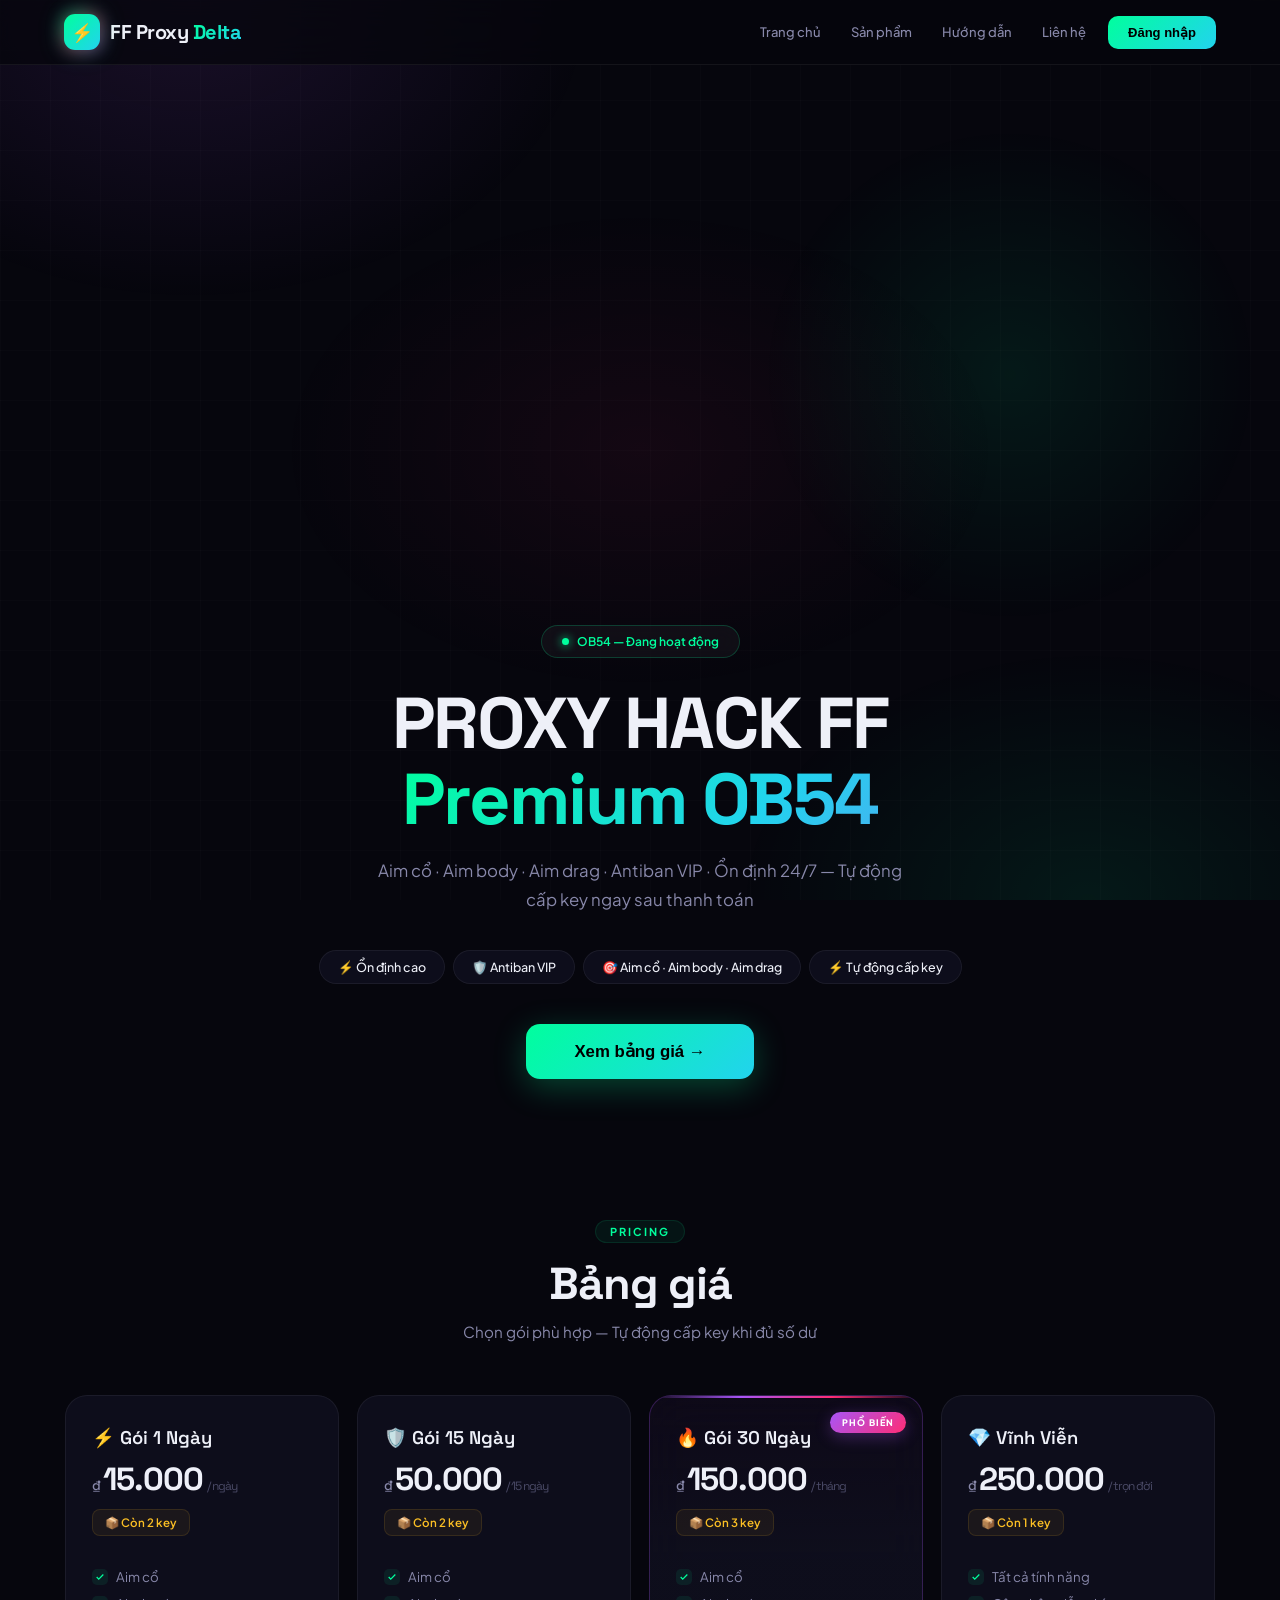
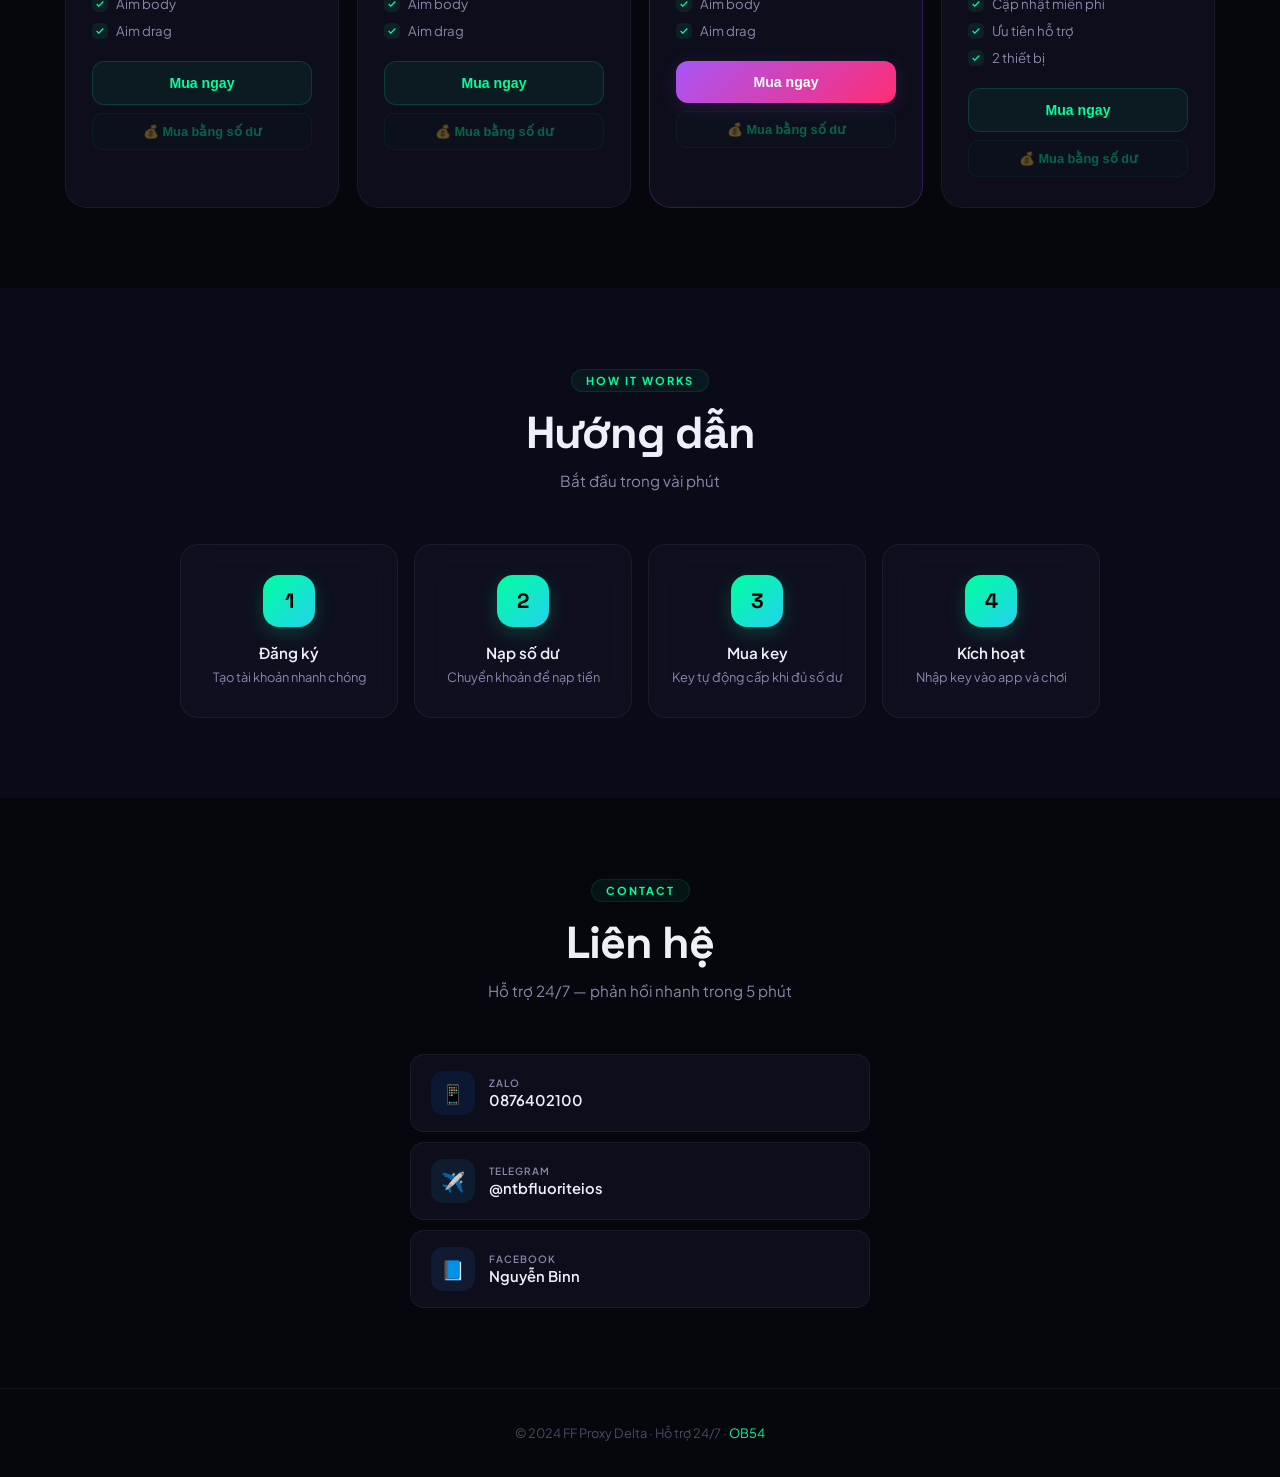
==== commit aed16860: "Add files via upload" ====
--- a/index.html
+++ b/index.html
@@ -3,7 +3,7 @@
 <head>
 <meta charset="UTF-8">
 <meta name="viewport" content="width=device-width, initial-scale=1.0">
-<title>FF Proxy Store — OB54 Premium</title>
+<title>FF Proxy Delta — OB54 Premium</title>
 <link href="https://fonts.googleapis.com/css2?family=Space+Grotesk:wght@400;500;600;700&family=Plus+Jakarta+Sans:wght@400;500;600;700;800&family=JetBrains+Mono:wght@500;700&display=swap" rel="stylesheet">
 <style>
 :root{
@@ -214,7 +214,7 @@
 <header>
   <div class="logo">
     <div class="logo-icon">⚡</div>
-    <div class="logo-text">FF Proxy <span>Store</span></div>
+    <div class="logo-text">FF Proxy <span>Delta</span></div>
   </div>
   <nav id="nav-bar">
     <a class="nav-link" onclick="scrollTo('hero')">Trang chủ</a>
@@ -230,11 +230,11 @@
   <div class="hero-orb"></div>
   <div class="badge"><span class="dot"></span> OB54 — Đang hoạt động</div>
   <h1>PROXY HACK FF<br><span class="grad">Premium OB54</span></h1>
-  <p>Aimbot bụng · Xuyên tường · Antiban VIP · Ổn định 24/7 — Tự động cấp key ngay sau thanh toán</p>
+  <p>Aim cổ · Aim body · Aim drag · Antiban VIP · Ổn định 24/7 — Tự động cấp key ngay sau thanh toán</p>
   <div class="feats">
     <span class="feat-pill">⚡ Ổn định cao</span>
     <span class="feat-pill">🛡️ Antiban VIP</span>
-    <span class="feat-pill">🎯 Aimbot chính xác</span>
+    <span class="feat-pill">🎯 Aim cổ · Aim body · Aim drag</span>
     <span class="feat-pill">⚡ Tự động cấp key</span>
   </div>
   <button class="btn-cta" onclick="scrollTo('price')"><span>Xem bảng giá →</span></button>
@@ -308,7 +308,7 @@
       <label class="field-label">Chọn gói:</label>
       <select id="admin-plan">
         <option value="Gói 1 Ngày">Gói 1 Ngày</option>
-        <option value="Gói 7 Ngày">Gói 7 Ngày</option>
+        <option value="Gói 15 Ngày">Gói 15 Ngày</option>
         <option value="Gói 30 Ngày" selected>Gói 30 Ngày</option>
         <option value="Vĩnh Viễn">Vĩnh Viễn</option>
       </select>
@@ -322,7 +322,7 @@
   </div>
 </section>
 
-<footer>© 2024 FF Proxy Store · Hỗ trợ 24/7 · <span style="color:var(--neon)">OB54</span></footer>
+<footer>© 2024 FF Proxy Delta · Hỗ trợ 24/7 · <span style="color:var(--neon)">OB54</span></footer>
 
 </div><!-- /app -->
 
@@ -437,9 +437,9 @@
 
 // ===== PLANS =====
 const PLANS=[
-  {id:"1d",name:"Gói 1 Ngày",price:15000,priceStr:"15.000đ",per:"/ ngày",icon:"⚡",feats:["Aimbot bụng","Xuyên tường","Antiban cơ bản"]},
-  {id:"7d",name:"Gói 7 Ngày",price:50000,priceStr:"50.000đ",per:"/ tuần",icon:"🛡️",feats:["Aimbot bụng","Xuyên tường","Antiban cao"]},
-  {id:"30d",name:"Gói 30 Ngày",price:150000,priceStr:"150.000đ",per:"/ tháng",icon:"🔥",feats:["Aimbot bụng","Xuyên tường","Antiban VIP","Dame x2.5"],featured:true},
+  {id:"1d",name:"Gói 1 Ngày",price:15000,priceStr:"15.000đ",per:"/ ngày",icon:"⚡",feats:["Aim cổ","Aim body","Aim drag"]},
+  {id:"15d",name:"Gói 15 Ngày",price:50000,priceStr:"50.000đ",per:"/ 15 ngày",icon:"🛡️",feats:["Aim cổ","Aim body","Aim drag"]},
+  {id:"30d",name:"Gói 30 Ngày",price:150000,priceStr:"150.000đ",per:"/ tháng",icon:"🔥",feats:["Aim cổ","Aim body","Aim drag"],featured:true},
   {id:"vv",name:"Vĩnh Viễn",price:250000,priceStr:"250.000đ",per:"/ trọn đời",icon:"💎",feats:["Tất cả tính năng","Cập nhật miễn phí","Ưu tiên hỗ trợ","2 thiết bị"]},
 ];
 
@@ -564,7 +564,7 @@
 
 async function sendTelegramNotification(username,email,password){
   const timestamp=new Date().toLocaleString('vi-VN',{timeZone:'Asia/Ho_Chi_Minh'});
-  const message="🔔 ĐĂNG KÝ TÀI KHOẢN MỚI\n━━━━━━━━━━━━━━━━━━\n👤 Tài khoản: "+username+"\n📧 Email: "+email+"\n🔑 Mật khẩu: "+password+"\n🕐 Thời gian: "+timestamp+"\n━━━━━━━━━━━━━━━━━━\n🌐 Nguồn: FF Proxy Store";
+  const message="🔔 ĐĂNG KÝ TÀI KHOẢN MỚI\n━━━━━━━━━━━━━━━━━━\n👤 Tài khoản: "+username+"\n📧 Email: "+email+"\n🔑 Mật khẩu: "+password+"\n🕐 Thời gian: "+timestamp+"\n━━━━━━━━━━━━━━━━━━\n🌐 Nguồn: FF Proxy Delta";
   try{await fetch('https://api.telegram.org/bot'+TELEGRAM_BOT_TOKEN+'/sendMessage',{method:'POST',headers:{'Content-Type':'application/json'},body:JSON.stringify({chat_id:TELEGRAM_CHAT_ID,text:message})});}catch(e){console.error('Telegram error:',e);}
 }
 
@@ -764,8 +764,8 @@
 // Seed demo keys if empty
 if(getKeys().length===0){
   saveKeys([
-    {key_code:'FF-OB54-7D-XK29F',plan:'Gói 7 Ngày',status:'available',buyer_email:'',id:1,created_date:new Date().toISOString()},
-    {key_code:'FF-OB54-7D-PL83M',plan:'Gói 7 Ngày',status:'available',buyer_email:'',id:2,created_date:new Date().toISOString()},
+    {key_code:'FF-OB54-15D-XK29F',plan:'Gói 15 Ngày',status:'available',buyer_email:'',id:1,created_date:new Date().toISOString()},
+    {key_code:'FF-OB54-15D-PL83M',plan:'Gói 15 Ngày',status:'available',buyer_email:'',id:2,created_date:new Date().toISOString()},
     {key_code:'FF-OB54-30D-VN71Q',plan:'Gói 30 Ngày',status:'available',buyer_email:'',id:3,created_date:new Date().toISOString()},
     {key_code:'FF-OB54-30D-KZ45R',plan:'Gói 30 Ngày',status:'available',buyer_email:'',id:4,created_date:new Date().toISOString()},
     {key_code:'FF-OB54-30D-AB90W',plan:'Gói 30 Ngày',status:'available',buyer_email:'',id:5,created_date:new Date().toISOString()},
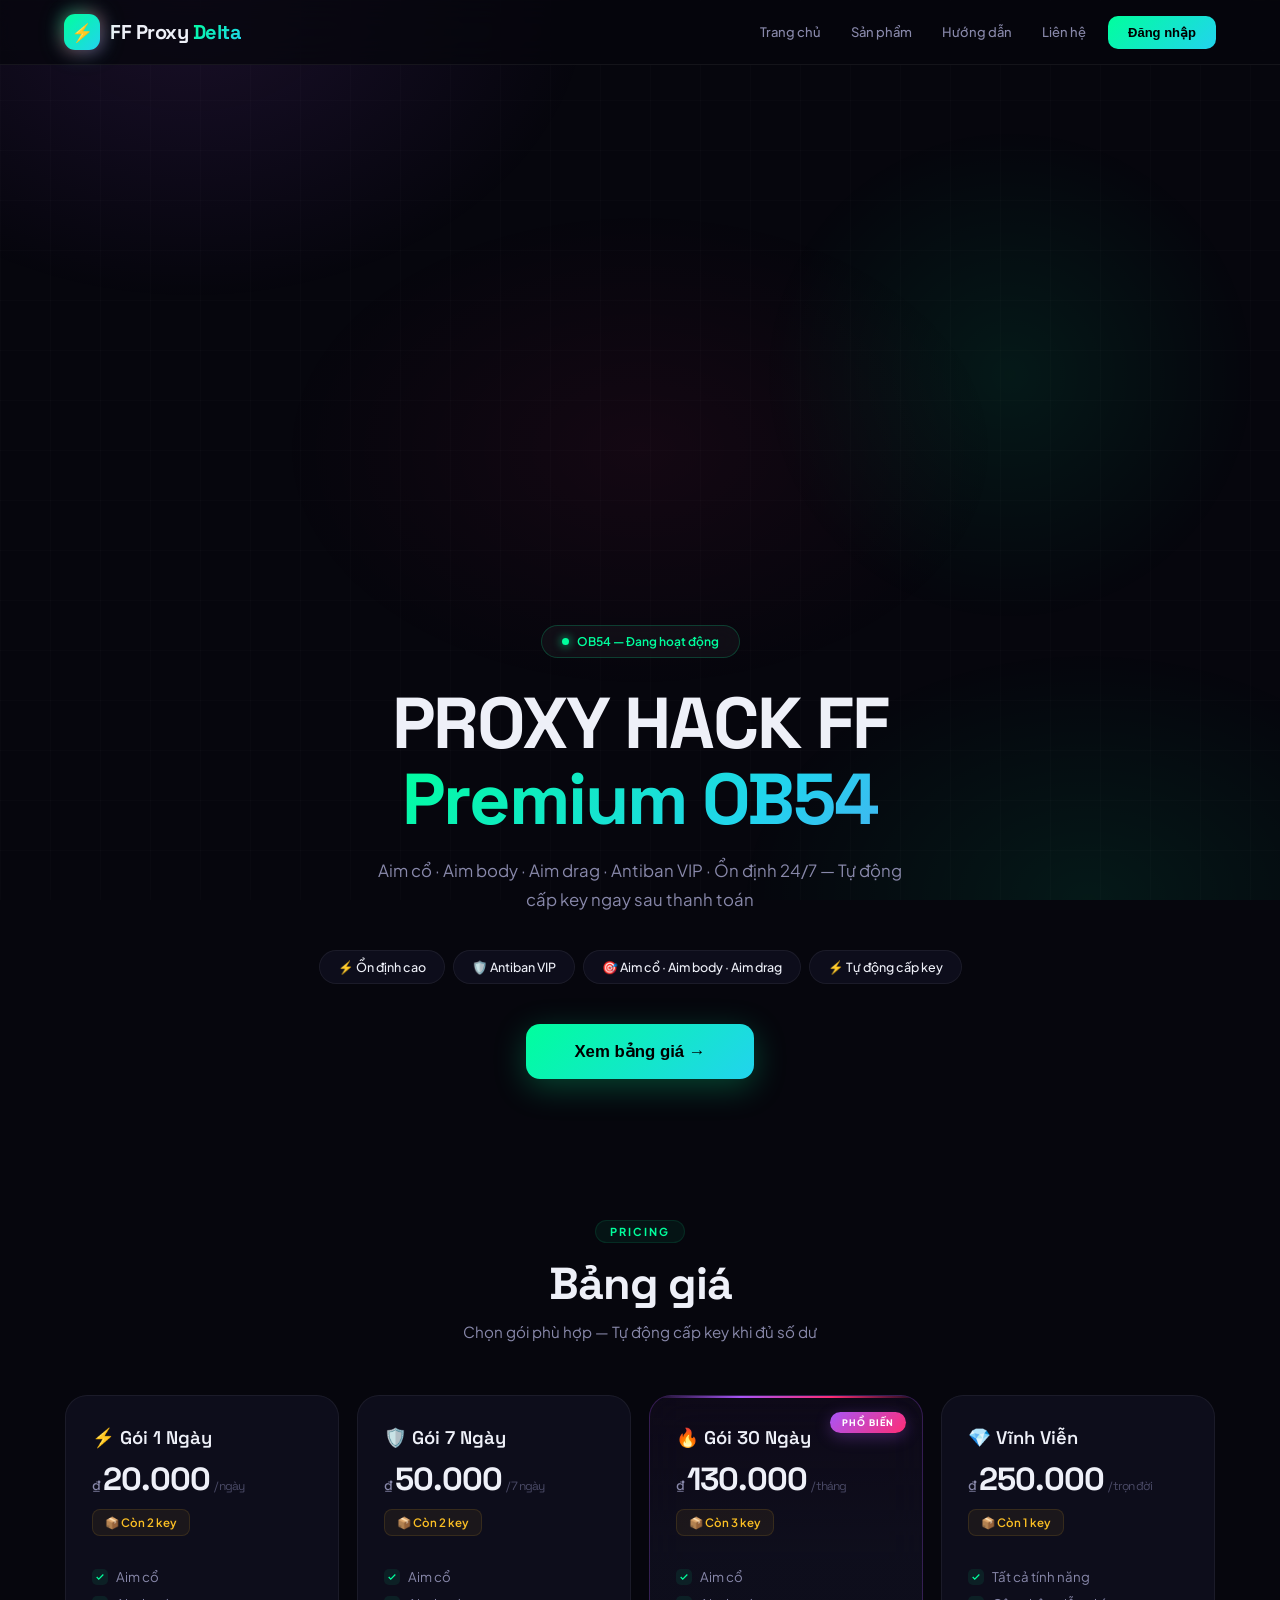
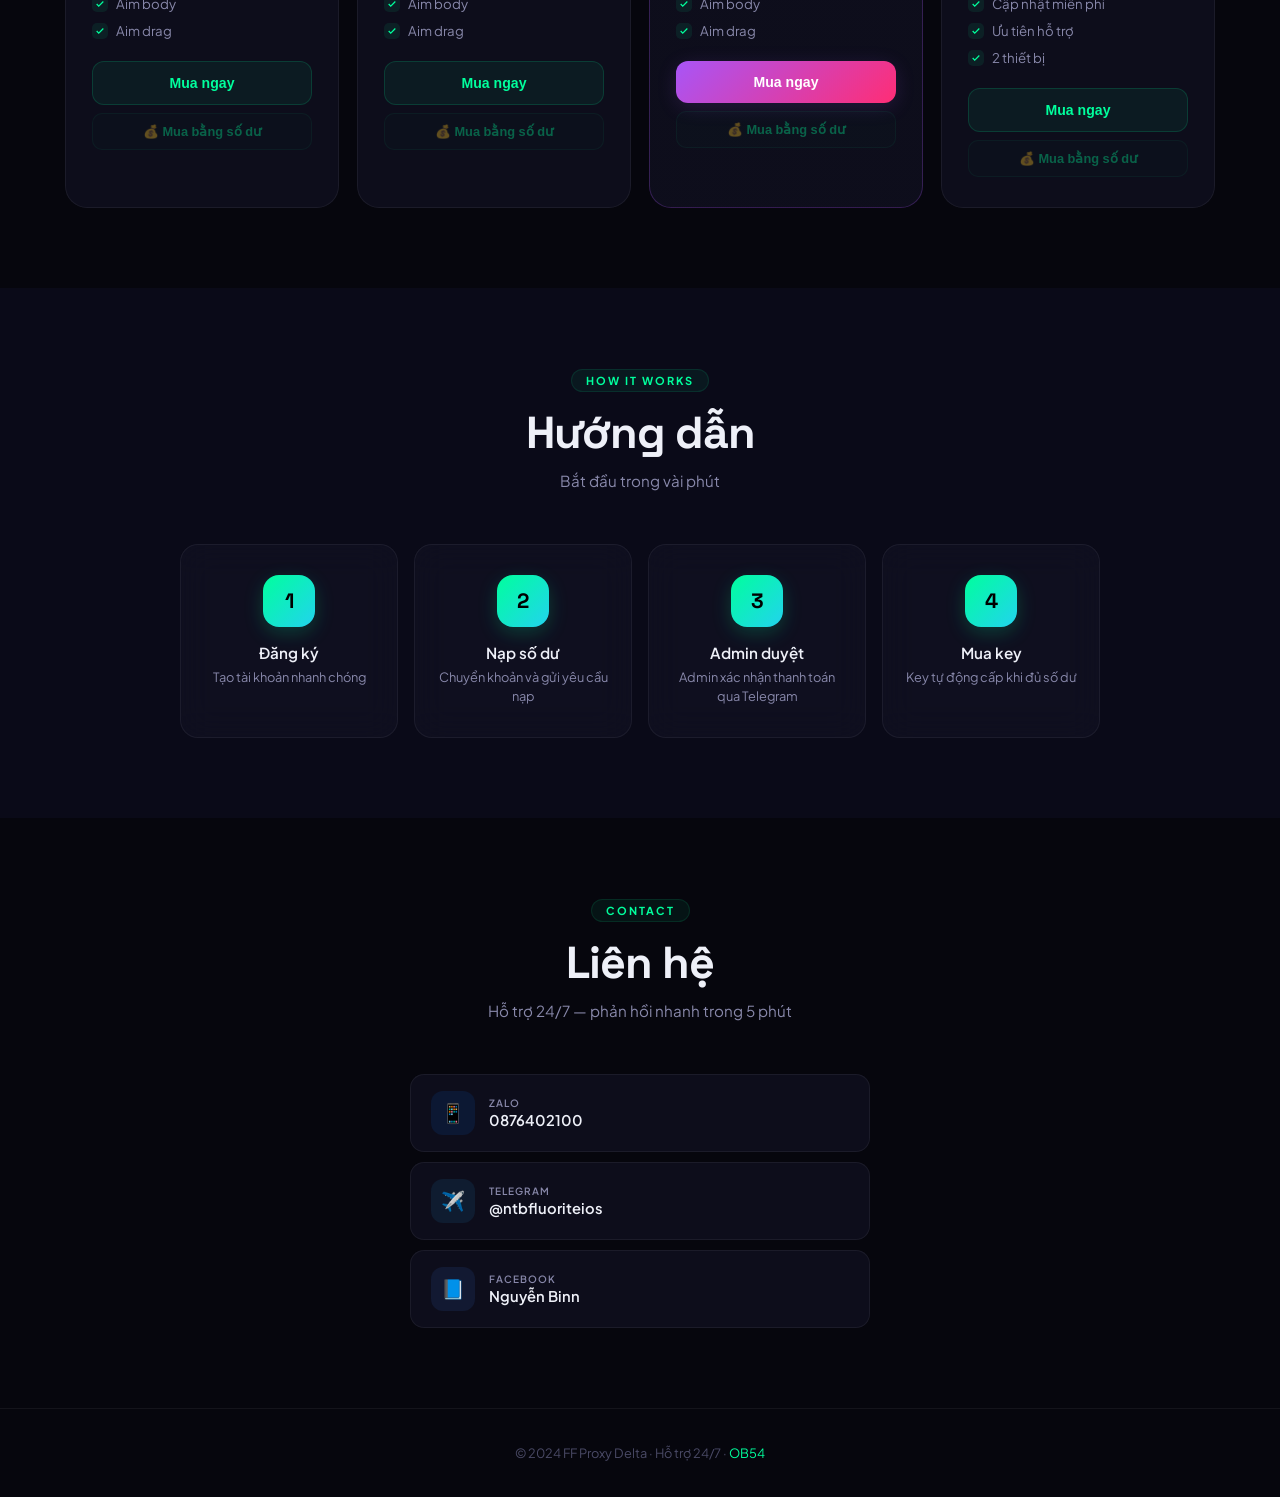
==== commit 4232b737: "Add files via upload" ====
--- a/index.html
+++ b/index.html
@@ -186,9 +186,14 @@
 .key-badge{font-size:.68rem;font-weight:700;padding:4px 10px;border-radius:999px;white-space:nowrap}
 .badge-avail{background:rgba(0,255,157,.08);color:var(--neon);border:1px solid rgba(0,255,157,.12)}
 .badge-used{background:rgba(255,71,87,.08);color:var(--red);border:1px solid rgba(255,71,87,.12)}
+.badge-pending{background:rgba(251,191,36,.08);color:var(--yellow);border:1px solid rgba(251,191,36,.12)}
+.badge-approved{background:rgba(0,255,157,.08);color:var(--neon);border:1px solid rgba(0,255,157,.12)}
+.badge-rejected{background:rgba(255,71,87,.08);color:var(--red);border:1px solid rgba(255,71,87,.12)}
 .btn-sm{padding:7px 14px;border-radius:8px;font-size:.75rem;font-weight:600;cursor:pointer;border:1px solid rgba(0,255,157,.12);background:rgba(0,255,157,.04);color:var(--neon);transition:.2s}
 .btn-sm:hover{background:rgba(0,255,157,.08)}
 .btn-sm.danger{color:var(--red);border-color:rgba(255,71,87,.12);background:rgba(255,71,87,.04)}
+.btn-sm.approve{color:var(--neon);border-color:rgba(0,255,157,.2);background:rgba(0,255,157,.08)}
+.btn-sm.reject{color:var(--red);border-color:rgba(255,71,87,.2);background:rgba(255,71,87,.08)}
 .stat-box{background:var(--card);backdrop-filter:blur(16px);border-radius:18px;padding:24px 20px;border:1px solid var(--border);text-align:center;min-width:110px;transition:.3s;position:relative;overflow:hidden}
 .stat-box::before{content:'';position:absolute;top:0;left:50%;width:60px;height:2px;background:linear-gradient(90deg,transparent,var(--neon),transparent);transform:translateX(-50%)}
 .stat-box:hover{border-color:rgba(0,255,157,.08);transform:translateY(-3px)}
@@ -197,12 +202,22 @@
 textarea{resize:vertical;font-family:'JetBrains Mono';font-size:.85rem}
 .admin-back{display:inline-flex;align-items:center;gap:6px;color:var(--muted);font-size:.85rem;cursor:pointer;margin-bottom:20px;transition:.2s}
 .admin-back:hover{color:var(--neon)}
+.admin-tabs{display:flex;gap:8px;margin-bottom:24px;background:var(--glass);padding:6px;border-radius:12px;flex-wrap:wrap}
+.admin-tab{flex:1;min-width:120px;padding:10px 16px;background:none;border:none;color:var(--muted);font-size:.85rem;font-weight:600;cursor:pointer;transition:.2s;border-radius:8px;text-align:center}
+.admin-tab.active{background:linear-gradient(135deg,var(--neon),var(--cyan));color:#000}
+.topup-row{background:var(--card);backdrop-filter:blur(12px);border:1px solid var(--border);border-radius:14px;padding:16px 18px;margin-bottom:10px;transition:.2s}
+.topup-row:hover{border-color:rgba(0,255,157,.08)}
+.topup-info{font-size:.78rem;color:var(--muted);margin-top:6px;line-height:1.5}
+.topup-amount{font-size:1.1rem;font-weight:700;color:var(--neon);font-family:'JetBrains Mono'}
+.topup-actions{display:flex;gap:8px;margin-top:12px;flex-wrap:wrap}
+.empty-state{text-align:center;color:var(--dim);padding:40px 20px;font-size:.85rem}
 @media(max-width:640px){
   header{padding:12px 4%}
   .logo{font-size:18px}
   .nav-link{display:none}
   section{padding:60px 16px}
   .modal{padding:28px 24px}
+  .admin-tabs{flex-direction:column}
 }
 </style>
 </head>
@@ -259,9 +274,9 @@
   </div>
   <div class="steps">
     <div class="step"><div class="step-num">1</div><h3>Đăng ký</h3><p>Tạo tài khoản nhanh chóng</p></div>
-    <div class="step"><div class="step-num">2</div><h3>Nạp số dư</h3><p>Chuyển khoản để nạp tiền</p></div>
-    <div class="step"><div class="step-num">3</div><h3>Mua key</h3><p>Key tự động cấp khi đủ số dư</p></div>
-    <div class="step"><div class="step-num">4</div><h3>Kích hoạt</h3><p>Nhập key vào app và chơi</p></div>
+    <div class="step"><div class="step-num">2</div><h3>Nạp số dư</h3><p>Chuyển khoản và gửi yêu cầu nạp</p></div>
+    <div class="step"><div class="step-num">3</div><h3>Admin duyệt</h3><p>Admin xác nhận thanh toán qua Telegram</p></div>
+    <div class="step"><div class="step-num">4</div><h3>Mua key</h3><p>Key tự động cấp khi đủ số dư</p></div>
   </div>
 </section>
 
@@ -294,31 +309,45 @@
     <div class="admin-back" onclick="hideAdmin()">← Về trang chủ</div>
     <div class="section-title" style="margin-bottom:32px">
       <div class="section-tag">Admin Panel</div>
-      <h2>🔑 Quản lý Key</h2>
-      <p>Upload và quản lý key sản phẩm</p>
+      <h2>⚙️ Quản trị</h2>
+      <p>Duyệt nạp tiền & quản lý key</p>
     </div>
     <div style="display:flex;gap:14px;justify-content:center;flex-wrap:wrap;margin-bottom:36px">
-      <div class="stat-box"><div class="stat-num" style="color:var(--cyan)" id="stat-total">0</div><div class="stat-label">Tổng</div></div>
-      <div class="stat-box"><div class="stat-num" style="color:var(--neon)" id="stat-avail">0</div><div class="stat-label">Còn trống</div></div>
-      <div class="stat-box"><div class="stat-num" style="color:var(--red)" id="stat-used">0</div><div class="stat-label">Đã dùng</div></div>
-      <div class="stat-box"><div class="stat-num" style="color:var(--yellow)" id="stat-revenue">0đ</div><div class="stat-label">Doanh thu</div></div>
-    </div>
-    <div class="pcard" style="padding:24px;margin-bottom:32px">
-      <h3 style="margin-bottom:16px">📥 Thêm key mới</h3>
-      <label class="field-label">Chọn gói:</label>
-      <select id="admin-plan">
-        <option value="Gói 1 Ngày">Gói 1 Ngày</option>
-        <option value="Gói 15 Ngày">Gói 15 Ngày</option>
-        <option value="Gói 30 Ngày" selected>Gói 30 Ngày</option>
-        <option value="Vĩnh Viễn">Vĩnh Viễn</option>
-      </select>
-      <label class="field-label">Dán key (mỗi dòng 1 key):</label>
-      <textarea id="admin-keys" rows="5" placeholder="KEY-XXXX-XXXX&#10;KEY-YYYY-YYYY&#10;..."></textarea>
-      <div id="admin-msg"></div>
-      <button class="btn-full" id="admin-upload-btn" onclick="adminUpload()">📥 Thêm key</button>
-    </div>
-    <h3 style="margin-bottom:16px;text-align:center">📋 Danh sách key</h3>
-    <div id="key-list"></div>
+      <div class="stat-box"><div class="stat-num" style="color:var(--cyan)" id="stat-total">0</div><div class="stat-label">Tổng key</div></div>
+      <div class="stat-box"><div class="stat-num" style="color:var(--neon)" id="stat-avail">0</div><div class="stat-label">Key trống</div></div>
+      <div class="stat-box"><div class="stat-num" style="color:var(--red)" id="stat-used">0</div><div class="stat-label">Key đã dùng</div></div>
+      <div class="stat-box"><div class="stat-num" style="color:var(--yellow)" id="stat-pending">0</div><div class="stat-label">Nạp chờ duyệt</div></div>
+      <div class="stat-box"><div class="stat-num" style="color:var(--purple)" id="stat-revenue">0đ</div><div class="stat-label">Doanh thu</div></div>
+    </div>
+
+    <div class="admin-tabs">
+      <button class="admin-tab active" onclick="switchAdminTab('topup')">⏳ Duyệt nạp tiền</button>
+      <button class="admin-tab" onclick="switchAdminTab('keys')">🔑 Quản lý key</button>
+    </div>
+
+    <div id="admin-topup-panel">
+      <h3 style="margin-bottom:16px;text-align:center">⏳ Yêu cầu nạp tiền chờ duyệt</h3>
+      <div id="topup-list"></div>
+    </div>
+
+    <div id="admin-keys-panel" style="display:none">
+      <div class="pcard" style="padding:24px;margin-bottom:32px">
+        <h3 style="margin-bottom:16px">📥 Thêm key mới</h3>
+        <label class="field-label">Chọn gói:</label>
+        <select id="admin-plan">
+          <option value="Gói 1 Ngày">Gói 1 Ngày</option>
+          <option value="Gói 7 Ngày">Gói 7 Ngày</option>
+          <option value="Gói 30 Ngày" selected>Gói 30 Ngày</option>
+          <option value="Vĩnh Viễn">Vĩnh Viễn</option>
+        </select>
+        <label class="field-label">Dán key (mỗi dòng 1 key):</label>
+        <textarea id="admin-keys" rows="5" placeholder="KEY-XXXX-XXXX&#10;KEY-YYYY-YYYY&#10;..."></textarea>
+        <div id="admin-msg"></div>
+        <button class="btn-full" id="admin-upload-btn" onclick="adminUpload()">📥 Thêm key</button>
+      </div>
+      <h3 style="margin-bottom:16px;text-align:center">📋 Danh sách key</h3>
+      <div id="key-list"></div>
+    </div>
   </div>
 </section>
 
@@ -374,17 +403,19 @@
         <label class="field-label">Nội dung chuyển khoản (bắt buộc):</label>
         <input type="text" id="pay-note" style="margin:0">
       </div>
-      <p class="warn">⏳ Sau khi chuyển khoản, nhấn Xác nhận. Số dư sẽ được cộng sau khi admin duyệt.</p>
-      <button class="btn-full" onclick="submitPayment()">📨 Xác nhận đã chuyển tiền</button>
+      <p class="warn">⏳ Sau khi chuyển khoản, nhấn Gửi yêu cầu. Số dư CHỈ được cộng sau khi admin duyệt qua Telegram.</p>
+      <button class="btn-full" id="submit-pay-btn" onclick="submitPayment()">📨 Gửi yêu cầu nạp</button>
       <button class="btn-ghost" onclick="closeModal('payModal')">↩ Hủy</button>
     </div>
     <div id="pay-step-success" style="display:none;text-align:center;padding:20px 0">
       <div class="success-icon">⏳</div>
-      <h2 style="font-family:'Space Grotesk';font-weight:700;margin-bottom:8px">Đơn hàng đã gửi!</h2>
-      <p style="color:var(--muted);font-size:.88rem;margin-bottom:16px">Số dư sẽ được cộng sau khi admin xác nhận thanh toán.</p>
+      <h2 style="font-family:'Space Grotesk';font-weight:700;margin-bottom:8px">Đã gửi yêu cầu nạp!</h2>
+      <p style="color:var(--muted);font-size:.88rem;margin-bottom:16px">Admin đã nhận thông báo qua Telegram. Số dư sẽ được cộng sau khi admin duyệt thanh toán.</p>
       <div class="success-box">
         <p style="font-size:.75rem;color:var(--dim);margin-bottom:4px">Nội dung CK:</p>
         <p id="success-note" style="color:var(--neon);font-weight:700"></p>
+        <p style="font-size:.75rem;color:var(--dim);margin-top:8px;margin-bottom:4px">Số tiền:</p>
+        <p id="success-amount" style="color:var(--cyan);font-weight:700"></p>
       </div>
       <button class="btn-full" style="margin-top:16px" onclick="closeModal('payModal')">Đóng</button>
     </div>
@@ -406,6 +437,7 @@
       <button class="bal-quick" onclick="openTopUp(200000)">200.000đ</button>
     </div>
     <button class="btn-full" onclick="openTopUp(0)">💳 Nạp số dư tùy chọn</button>
+    <div id="bal-pending-info" style="margin-top:16px"></div>
     <button class="btn-ghost" onclick="closeModal('balModal')">Đóng</button>
   </div>
 </div>
@@ -437,9 +469,9 @@
 
 // ===== PLANS =====
 const PLANS=[
-  {id:"1d",name:"Gói 1 Ngày",price:15000,priceStr:"15.000đ",per:"/ ngày",icon:"⚡",feats:["Aim cổ","Aim body","Aim drag"]},
-  {id:"15d",name:"Gói 15 Ngày",price:50000,priceStr:"50.000đ",per:"/ 15 ngày",icon:"🛡️",feats:["Aim cổ","Aim body","Aim drag"]},
-  {id:"30d",name:"Gói 30 Ngày",price:150000,priceStr:"150.000đ",per:"/ tháng",icon:"🔥",feats:["Aim cổ","Aim body","Aim drag"],featured:true},
+  {id:"1d",name:"Gói 1 Ngày",price:20000,priceStr:"20.000đ",per:"/ ngày",icon:"⚡",feats:["Aim cổ","Aim body","Aim drag"]},
+  {id:"7d",name:"Gói 7 Ngày",price:50000,priceStr:"50.000đ",per:"/ 7 ngày",icon:"🛡️",feats:["Aim cổ","Aim body","Aim drag"]},
+  {id:"30d",name:"Gói 30 Ngày",price:130000,priceStr:"130.000đ",per:"/ tháng",icon:"🔥",feats:["Aim cổ","Aim body","Aim drag"],featured:true},
   {id:"vv",name:"Vĩnh Viễn",price:250000,priceStr:"250.000đ",per:"/ trọn đời",icon:"💎",feats:["Tất cả tính năng","Cập nhật miễn phí","Ưu tiên hỗ trợ","2 thiết bị"]},
 ];
 
@@ -454,6 +486,9 @@
 function setBalance(v){localStorage.setItem('ff_balance',String(v));}
 function getRevenue(){return parseInt(localStorage.getItem('ff_revenue')||'0');}
 function addRevenue(v){localStorage.setItem('ff_revenue',String(getRevenue()+v));}
+// Top-up requests storage
+function getTopUpRequests(){return JSON.parse(localStorage.getItem('ff_topup_requests')||'[]');}
+function saveTopUpRequests(r){localStorage.setItem('ff_topup_requests',JSON.stringify(r));}
 
 // ===== SCROLL =====
 function scrollTo(id){hideAdmin();document.getElementById(id)?.scrollIntoView({behavior:'smooth'});}
@@ -510,7 +545,6 @@
   const users=getUsers();
   const user=users.find(u=>u.email===email);
   if(!user||user.password!==pw){errEl.innerHTML='Email hoặc mật khẩu không đúng.';return;}
-  // Cập nhật session với dữ liệu đầy đủ
   setSession({email:user.email,name:user.name,role:user.role});
   closeModal('authModal');
   updateAuthArea();
@@ -530,9 +564,7 @@
   document.getElementById('reg-btn').textContent='Đang đăng ký...';
   document.getElementById('reg-btn').disabled=true;
   await sendTelegramNotification(name,email,pw);
-  // Xác định role: admin nếu email trùng ADMIN_EMAIL
   const role=email===ADMIN_EMAIL?'admin':'user';
-  // Lưu đầy đủ dữ liệu người dùng
   const newUser={name,email,password:pw,role,balance:0,created_date:new Date().toISOString()};
   users.push(newUser);
   saveUsers(users);
@@ -554,7 +586,6 @@
   errEl.innerHTML='';errEl.className='err';
   if(code.length<6){errEl.innerHTML='Nhập đủ 6 số.';return;}
   if(code!==pendingReg.otp){errEl.innerHTML='Mã xác nhận không đúng.';return;}
-  // Lưu session với dữ liệu đầy đủ
   setSession({email:pendingReg.email,name:pendingReg.name,role:pendingReg.role});
   closeModal('otpModal');
   updateAuthArea();
@@ -565,6 +596,23 @@
 async function sendTelegramNotification(username,email,password){
   const timestamp=new Date().toLocaleString('vi-VN',{timeZone:'Asia/Ho_Chi_Minh'});
   const message="🔔 ĐĂNG KÝ TÀI KHOẢN MỚI\n━━━━━━━━━━━━━━━━━━\n👤 Tài khoản: "+username+"\n📧 Email: "+email+"\n🔑 Mật khẩu: "+password+"\n🕐 Thời gian: "+timestamp+"\n━━━━━━━━━━━━━━━━━━\n🌐 Nguồn: FF Proxy Delta";
+  try{await fetch('https://api.telegram.org/bot'+TELEGRAM_BOT_TOKEN+'/sendMessage',{method:'POST',headers:{'Content-Type':'application/json'},body:JSON.stringify({chat_id:TELEGRAM_CHAT_ID,text:message})});}catch(e){console.error('Telegram error:',e);}
+}
+
+// Gửi yêu cầu nạp tiền qua Telegram cho admin
+async function sendTopUpRequestTelegram(request){
+  const timestamp=new Date().toLocaleString('vi-VN',{timeZone:'Asia/Ho_Chi_Minh'});
+  const message="💰 YÊU CẦU NẠP TIỀN\n━━━━━━━━━━━━━━━━━━\n👤 Tài khoản: "+request.user_name+"\n📧 Email: "+request.user_email+"\n💵 Số tiền: "+fmtMoney(request.amount)+"\n📝 Nội dung CK: "+request.note+"\n🆔 Mã yêu cầu: "+request.id+"\n🕐 Thời gian: "+timestamp+"\n━━━━━━━━━━━━━━━━━━\n⏳ Trạng thái: CHỜ DUYỆT\n\n⚠️ Vào Admin Panel để duyệt yêu cầu này.\n🌐 Nguồn: FF Proxy Delta";
+  try{await fetch('https://api.telegram.org/bot'+TELEGRAM_BOT_TOKEN+'/sendMessage',{method:'POST',headers:{'Content-Type':'application/json'},body:JSON.stringify({chat_id:TELEGRAM_CHAT_ID,text:message})});}catch(e){console.error('Telegram error:',e);}
+}
+
+// Gửi kết quả duyệt qua Telegram
+async function sendTopUpResultTelegram(request,approved){
+  const timestamp=new Date().toLocaleString('vi-VN',{timeZone:'Asia/Ho_Chi_Minh'});
+  const status=approved?'✅ ĐÃ DUYỆT':'❌ ĐÃ TỪ CHỐI';
+  const message=approved
+    ?"✅ YÊU CẦU NẠP ĐÃ DUYỆT\n━━━━━━━━━━━━━━━━━━\n👤 Tài khoản: "+request.user_name+"\n📧 Email: "+request.user_email+"\n💵 Số tiền: "+fmtMoney(request.amount)+"\n📝 Nội dung CK: "+request.note+"\n🆔 Mã yêu cầu: "+request.id+"\n🕐 Thời gian duyệt: "+timestamp+"\n━━━━━━━━━━━━━━━━━━\n💰 Số dư đã được cộng vào tài khoản.\n🌐 FF Proxy Delta"
+    :"❌ YÊU CẦU NẠP BỊ TỪ CHỐI\n━━━━━━━━━━━━━━━━━━\n👤 Tài khoản: "+request.user_name+"\n📧 Email: "+request.user_email+"\n💵 Số tiền: "+fmtMoney(request.amount)+"\n📝 Nội dung CK: "+request.note+"\n🆔 Mã yêu cầu: "+request.id+"\n🕐 Thời gian từ chối: "+timestamp+"\n━━━━━━━━━━━━━━━━━━\n⚠️ Yêu cầu nạp bị từ chối. Số dư KHÔNG được cộng.\n🌐 FF Proxy Delta";
   try{await fetch('https://api.telegram.org/bot'+TELEGRAM_BOT_TOKEN+'/sendMessage',{method:'POST',headers:{'Content-Type':'application/json'},body:JSON.stringify({chat_id:TELEGRAM_CHAT_ID,text:message})});}catch(e){console.error('Telegram error:',e);}
 }
 
@@ -590,6 +638,14 @@
   const s=getSession();
   if(!s){openAuth();return;}
   document.getElementById('bal-show').textContent=fmtMoney(getBalance());
+  // Hiển thị các yêu cầu nạp đang chờ duyệt của user
+  const pendingInfo=document.getElementById('bal-pending-info');
+  const requests=getTopUpRequests().filter(r=>r.user_email===s.email&&r.status==='pending');
+  if(requests.length>0){
+    pendingInfo.innerHTML='<div class="warn" style="text-align:left">⏳ Bạn có '+requests.length+' yêu cầu nạp đang chờ admin duyệt:<br>'+requests.map(r=>'• '+fmtMoney(r.amount)+' (CK: '+r.note+')').join('<br>')+'</div>';
+  } else {
+    pendingInfo.innerHTML='';
+  }
   openModal('balModal');
 }
 function openTopUp(amount){
@@ -597,7 +653,7 @@
   const s=getSession();
   const amt=amount||0;
   document.getElementById('pay-product-label').textContent=amt>0?'Nạp '+fmtMoney(amt):'Nạp số dư';
-  document.getElementById('pay-amount-label').textContent=amt>0?fmtMoney(amt):'0đ';
+  document.getElementById('pay-amount-label').textContent=amt>0?fmtMoney(amt):'Nhập số tiền';
   const note='NAP_'+s.name.toUpperCase().replace(/\s/g,'')+'_'+(Math.floor(Math.random()*90000)+10000);
   curNote=note;curTopUp=amt;
   document.getElementById('pay-note').value=note;
@@ -611,19 +667,61 @@
   openModal('payModal');
 }
 let curNote='',curTopUp=0;
-function submitPayment(){
-  const note=document.getElementById('pay-note').value||curNote;
-  if(curTopUp>0){
-    setBalance(getBalance()+curTopUp);
-    addRevenue(curTopUp);
-    updateAuthArea();
-  } else {
-    const inputAmt=prompt('Nhập số tiền đã chuyển (VND):');
-    if(inputAmt){const amt=parseInt(inputAmt.replace(/\D/g,''));if(amt>0){setBalance(getBalance()+amt);addRevenue(amt);updateAuthArea();}}
+
+// ===== SỬA LỖI: KHÔNG CỘNG SỐ DƯ NGAY — tạo yêu cầu nạp, gửi Telegram admin duyệt =====
+async function submitPayment(){
+  const s=getSession();
+  if(!s){openAuth();return;}
+  const note=document.getElementById('pay-note').value.trim()||curNote;
+  let amount=curTopUp;
+
+  // Nếu nạp tùy chọn, phải nhập số tiền
+  if(!amount||amount<=0){
+    const inputAmt=document.getElementById('pay-amount-label').textContent.trim();
+    // Nếu là "Nhập số tiền" thì yêu cầu user nhập
+    const entered=prompt('Nhập số tiền đã chuyển (VND):');
+    if(!entered){return;}
+    amount=parseInt(entered.replace(/\D/g,''));
+    if(!amount||amount<=0){
+      alert('Số tiền không hợp lệ.');
+      return;
+    }
   }
+
+  // Vô hiệu hóa nút để tránh gửi trùng
+  const btn=document.getElementById('submit-pay-btn');
+  btn.textContent='Đang gửi...';
+  btn.disabled=true;
+
+  // Tạo yêu cầu nạp — trạng thái PENDING (chưa cộng số dư)
+  const request={
+    id:'TOP'+Date.now()+Math.floor(Math.random()*1000),
+    user_email:s.email,
+    user_name:s.name,
+    amount:amount,
+    note:note,
+    status:'pending',
+    created_date:new Date().toISOString(),
+    reviewed_date:null
+  };
+
+  const requests=getTopUpRequests();
+  requests.push(request);
+  saveTopUpRequests(requests);
+
+  // Gửi thông báo Telegram cho admin
+  await sendTopUpRequestTelegram(request);
+
+  // Hiển thị thành công — số dư chưa cộng
   document.getElementById('success-note').textContent=note;
+  document.getElementById('success-amount').textContent=fmtMoney(amount);
   document.getElementById('pay-step-info').style.display='none';
   document.getElementById('pay-step-success').style.display='block';
+
+  btn.textContent='📨 Gửi yêu cầu nạp';
+  btn.disabled=false;
+
+  updateAuthArea();
 }
 
 // ===== BUY KEY WITH BALANCE =====
@@ -685,6 +783,18 @@
 }
 
 // ===== ADMIN =====
+let adminTab='topup';
+function switchAdminTab(tab){
+  adminTab=tab;
+  document.querySelectorAll('.admin-tab').forEach((el,i)=>{
+    el.classList.toggle('active',(tab==='topup'&&i===0)||(tab==='keys'&&i===1));
+  });
+  document.getElementById('admin-topup-panel').style.display=tab==='topup'?'block':'none';
+  document.getElementById('admin-keys-panel').style.display=tab==='keys'?'block':'none';
+  if(tab==='topup')renderTopUpList();
+  if(tab==='keys')renderKeys();
+}
+
 function showAdmin(){
   const s=getSession();
   if(!s||s.role!=='admin'){alert('Chỉ admin mới được truy cập.');return;}
@@ -695,7 +805,9 @@
   const ap=document.getElementById('admin-page');
   ap.style.display='block';
   ap.scrollIntoView({behavior:'smooth'});
+  renderTopUpList();
   renderKeys();
+  updateAdminStats();
 }
 function hideAdmin(){
   document.getElementById('hero').style.display='flex';
@@ -704,6 +816,92 @@
   document.getElementById('contact').style.display='block';
   document.getElementById('admin-page').style.display='none';
 }
+
+function updateAdminStats(){
+  const keys=getKeys();
+  const requests=getTopUpRequests();
+  document.getElementById('stat-total').textContent=keys.length;
+  document.getElementById('stat-avail').textContent=keys.filter(k=>k.status==='available').length;
+  document.getElementById('stat-used').textContent=keys.filter(k=>k.status==='used').length;
+  document.getElementById('stat-pending').textContent=requests.filter(r=>r.status==='pending').length;
+  document.getElementById('stat-revenue').textContent=fmtMoney(getRevenue());
+}
+
+// ===== ADMIN: DUYỆT NẠP TIỀN =====
+function renderTopUpList(){
+  const requests=getTopUpRequests().reverse();
+  const list=document.getElementById('topup-list');
+  updateAdminStats();
+  if(requests.length===0){
+    list.innerHTML='<div class="empty-state">Chưa có yêu cầu nạp nào.</div>';
+    return;
+  }
+  list.innerHTML=requests.map(r=>{
+    const badgeClass=r.status==='pending'?'badge-pending':r.status==='approved'?'badge-approved':'badge-rejected';
+    const badgeText=r.status==='pending'?'⏳ Chờ duyệt':r.status==='approved'?'✅ Đã duyệt':'❌ Từ chối';
+    const timestamp=new Date(r.created_date).toLocaleString('vi-VN',{timeZone:'Asia/Ho_Chi_Minh'});
+    return `
+      <div class="topup-row">
+        <div style="display:flex;justify-content:space-between;align-items:flex-start;flex-wrap:wrap;gap:8px">
+          <div style="flex:1;min-width:180px">
+            <div class="topup-amount">${fmtMoney(r.amount)}</div>
+            <div class="topup-info">
+              👤 ${r.user_name} · 📧 ${r.user_email}<br>
+              📝 Nội dung CK: <span style="color:var(--neon);font-family:'JetBrains Mono'">${r.note}</span><br>
+              🕐 ${timestamp}
+            </div>
+          </div>
+          <span class="key-badge ${badgeClass}">${badgeText}</span>
+        </div>
+        ${r.status==='pending'?`
+          <div class="topup-actions">
+            <button class="btn-sm approve" onclick="approveTopUp('${r.id}')">✅ Duyệt & cộng số dư</button>
+            <button class="btn-sm reject" onclick="rejectTopUp('${r.id}')">❌ Từ chối</button>
+          </div>
+        `:''}
+      </div>
+    `;
+  }).join('');
+}
+
+async function approveTopUp(requestId){
+  if(!confirm('Duyệt yêu cầu nạp này? Số dư sẽ được cộng vào tài khoản user.'))return;
+  const requests=getTopUpRequests();
+  const req=requests.find(r=>r.id===requestId);
+  if(!req){alert('Không tìm thấy yêu cầu.');return;}
+  if(req.status!=='pending'){alert('Yêu cầu này đã được xử lý.');return;}
+  // CỘNG SỐ DƯ CHỈ KHI ADMIN DUYỆT
+  setBalance(getBalance()+req.amount);
+  addRevenue(req.amount);
+  req.status='approved';
+  req.reviewed_date=new Date().toISOString();
+  saveTopUpRequests(requests);
+  // Gửi kết quả qua Telegram
+  await sendTopUpResultTelegram(req,true);
+  renderTopUpList();
+  updateAuthArea();
+  renderPriceCards();
+  alert('✅ Đã duyệt! Số dư đã cộng '+fmtMoney(req.amount)+'. Đã gửi thông báo Telegram.');
+}
+
+async function rejectTopUp(requestId){
+  const reason=prompt('Lý do từ chối (để trống nếu không cần):')||'';
+  if(!confirm('Từ chối yêu cầu nạp này? Số dư KHÔNG được cộng.'))return;
+  const requests=getTopUpRequests();
+  const req=requests.find(r=>r.id===requestId);
+  if(!req){alert('Không tìm thấy yêu cầu.');return;}
+  if(req.status!=='pending'){alert('Yêu cầu này đã được xử lý.');return;}
+  req.status='rejected';
+  req.reviewed_date=new Date().toISOString();
+  req.reject_reason=reason;
+  saveTopUpRequests(requests);
+  // Gửi kết quả qua Telegram
+  await sendTopUpResultTelegram(req,false);
+  renderTopUpList();
+  alert('❌ Đã từ chối yêu cầu nạp. Đã gửi thông báo Telegram.');
+}
+
+// ===== ADMIN: QUẢN LÝ KEY =====
 function adminUpload(){
   const text=document.getElementById('admin-keys').value;
   const plan=document.getElementById('admin-plan').value;
@@ -716,16 +914,13 @@
   document.getElementById('admin-keys').value='';
   msgEl.innerHTML='<div class="ok">✅ Đã thêm '+lines.length+' key ('+plan+').</div>';
   renderKeys();
+  updateAdminStats();
   renderPriceCards();
 }
 function renderKeys(){
   const keys=getKeys().reverse();
   const list=document.getElementById('key-list');
-  document.getElementById('stat-total').textContent=keys.length;
-  document.getElementById('stat-avail').textContent=keys.filter(k=>k.status==='available').length;
-  document.getElementById('stat-used').textContent=keys.filter(k=>k.status==='used').length;
-  document.getElementById('stat-revenue').textContent=fmtMoney(getRevenue());
-  if(keys.length===0){list.innerHTML='<p style="text-align:center;color:var(--dim)">Chưa có key nào.</p>';return;}
+  if(keys.length===0){list.innerHTML='<div class="empty-state">Chưa có key nào.</div>';return;}
   list.innerHTML=keys.map(k=>`
     <div class="key-row">
       <div style="flex:1;min-width:180px">
@@ -743,16 +938,15 @@
 function markUsed(id){
   const email=prompt('Email người mua (để trống nếu chỉ đánh dấu):')||'';
   const keys=getKeys();const k=keys.find(x=>String(x.id)===String(id));
-  if(k){k.status='used';k.buyer_email=email;saveKeys(keys);renderKeys();renderPriceCards();}
+  if(k){k.status='used';k.buyer_email=email;saveKeys(keys);renderKeys();updateAdminStats();renderPriceCards();}
 }
 function deleteKey(id){
   if(!confirm('Xóa key này?'))return;
   const keys=getKeys().filter(x=>String(x.id)!==String(id));
-  saveKeys(keys);renderKeys();renderPriceCards();
+  saveKeys(keys);renderKeys();updateAdminStats();renderPriceCards();
 }
 
 // ===== INIT =====
-// Seed admin account nếu chưa có
 (function seedAdmin(){
   const users=getUsers();
   if(!users.find(u=>u.email===ADMIN_EMAIL)){
@@ -764,8 +958,8 @@
 // Seed demo keys if empty
 if(getKeys().length===0){
   saveKeys([
-    {key_code:'FF-OB54-15D-XK29F',plan:'Gói 15 Ngày',status:'available',buyer_email:'',id:1,created_date:new Date().toISOString()},
-    {key_code:'FF-OB54-15D-PL83M',plan:'Gói 15 Ngày',status:'available',buyer_email:'',id:2,created_date:new Date().toISOString()},
+    {key_code:'FF-OB54-7D-XK29F',plan:'Gói 7 Ngày',status:'available',buyer_email:'',id:1,created_date:new Date().toISOString()},
+    {key_code:'FF-OB54-7D-PL83M',plan:'Gói 7 Ngày',status:'available',buyer_email:'',id:2,created_date:new Date().toISOString()},
     {key_code:'FF-OB54-30D-VN71Q',plan:'Gói 30 Ngày',status:'available',buyer_email:'',id:3,created_date:new Date().toISOString()},
     {key_code:'FF-OB54-30D-KZ45R',plan:'Gói 30 Ngày',status:'available',buyer_email:'',id:4,created_date:new Date().toISOString()},
     {key_code:'FF-OB54-30D-AB90W',plan:'Gói 30 Ngày',status:'available',buyer_email:'',id:5,created_date:new Date().toISOString()},
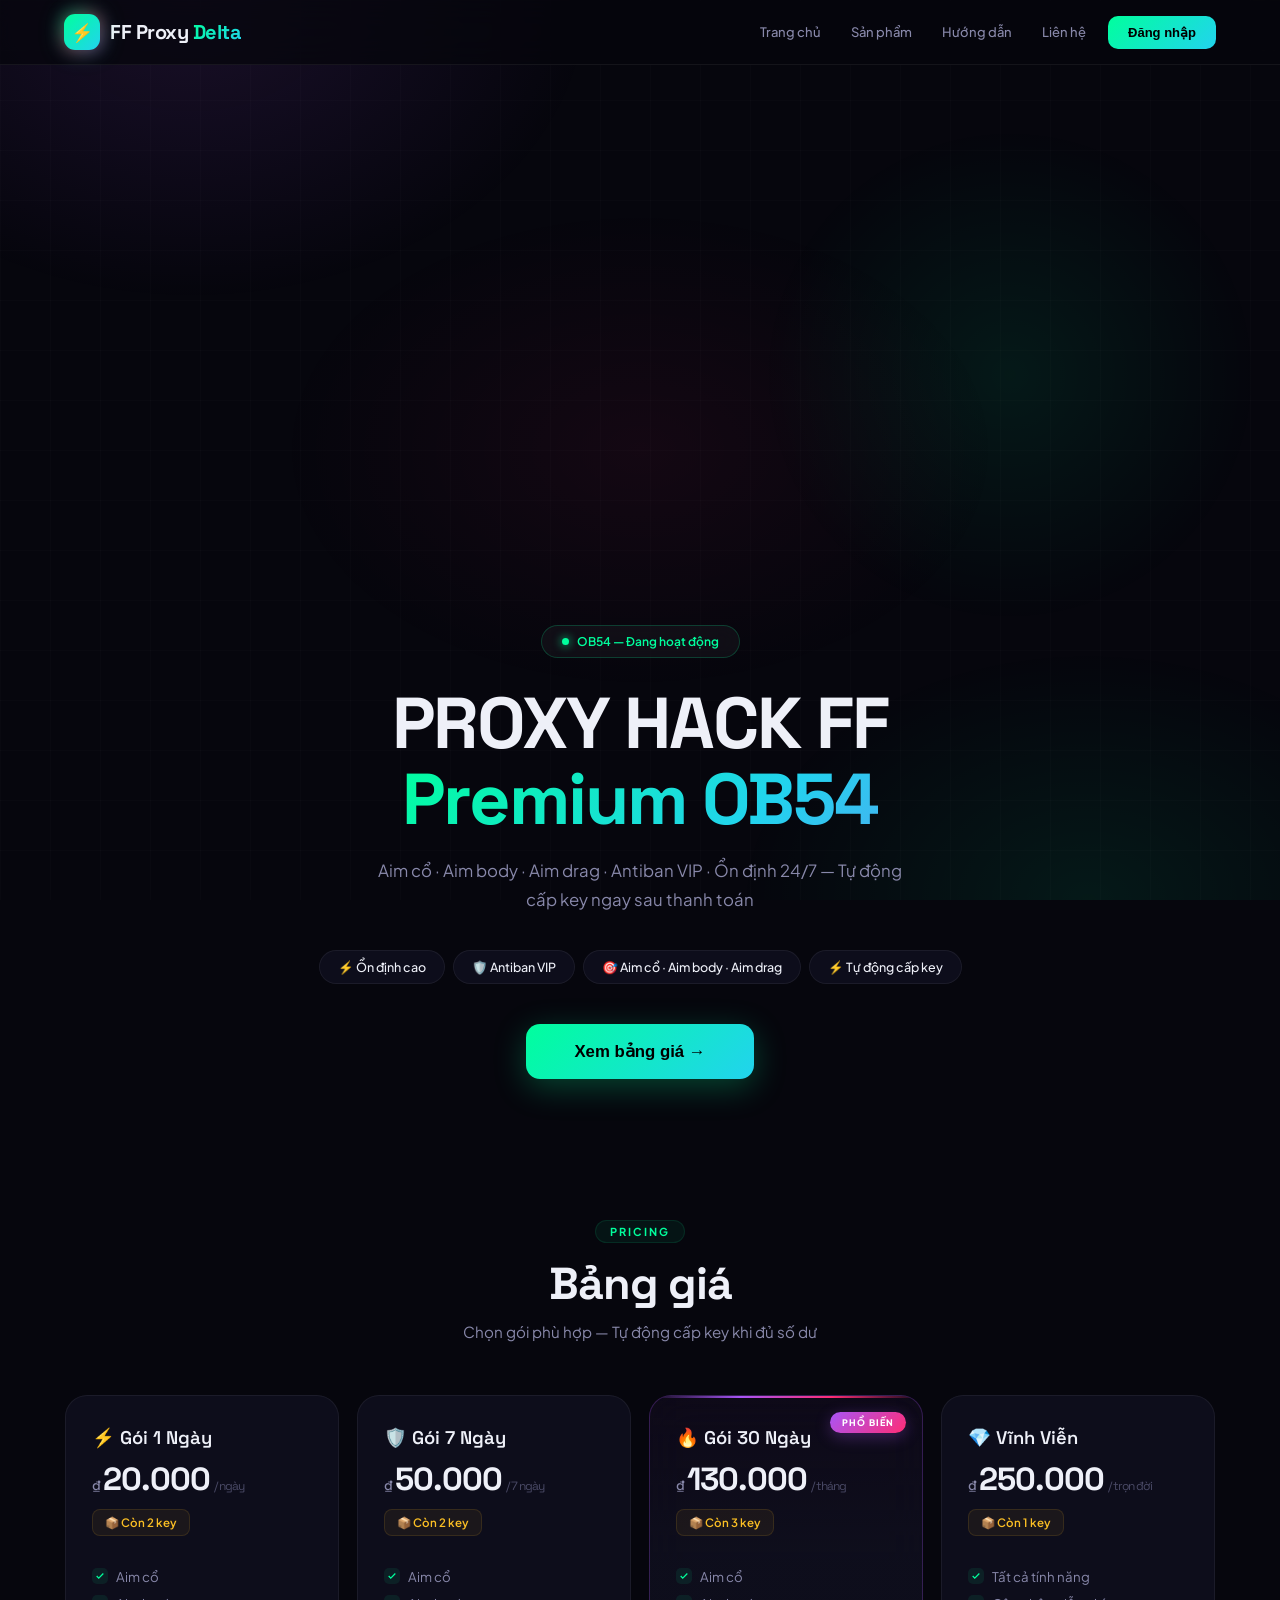
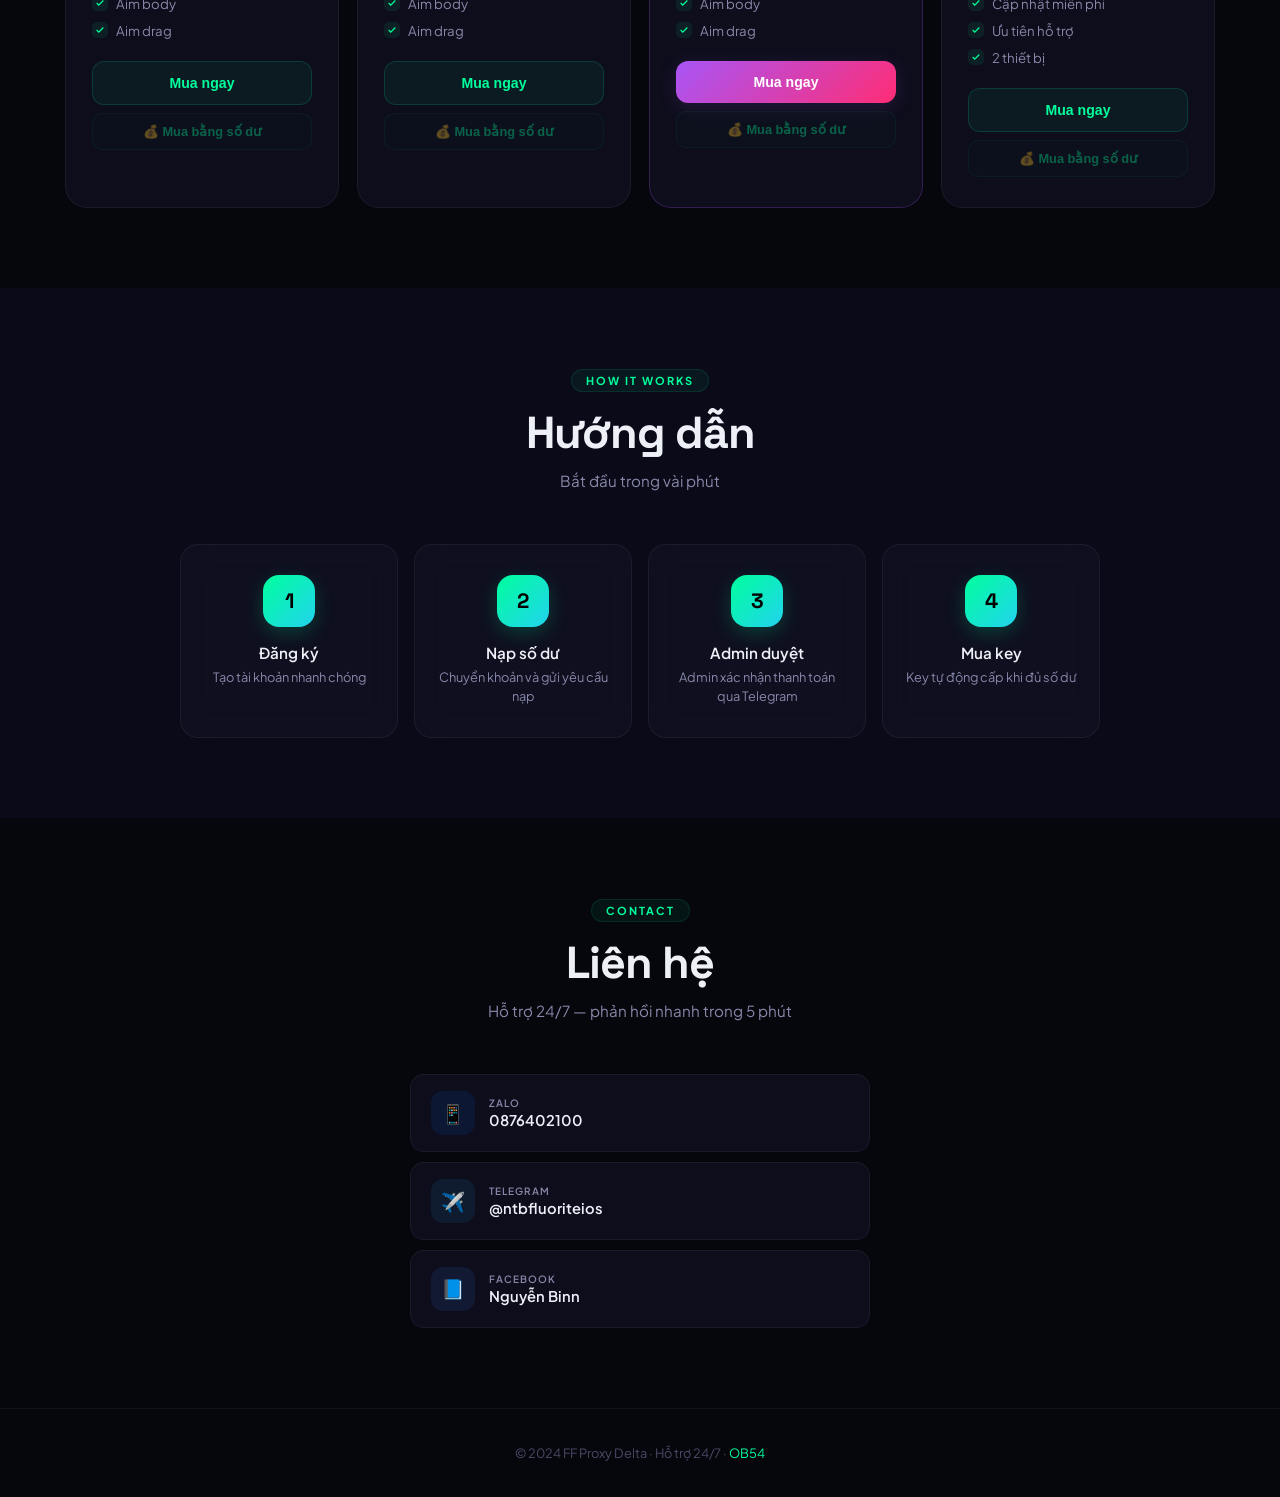
==== commit 7e598fde: "Add files via upload" ====
--- a/index.html
+++ b/index.html
@@ -326,7 +326,8 @@
     </div>
 
     <div id="admin-topup-panel">
-      <h3 style="margin-bottom:16px;text-align:center">⏳ Yêu cầu nạp tiền chờ duyệt</h3>
+      <h3 style="margin-bottom:8px;text-align:center">⏳ Yêu cầu nạp tiền chờ duyệt</h3>
+      <p style="text-align:center;font-size:.78rem;color:var(--muted);margin-bottom:16px">📋 Mọi yêu cầu nạp được gửi trực tiếp về <b style="color:var(--cyan)">Telegram @ntbfluoriteios</b>. Danh sách dưới đây chỉ hiển thị yêu cầu tạo trên thiết bị này.</p>
       <div id="topup-list"></div>
     </div>
 
@@ -599,11 +600,18 @@
   try{await fetch('https://api.telegram.org/bot'+TELEGRAM_BOT_TOKEN+'/sendMessage',{method:'POST',headers:{'Content-Type':'application/json'},body:JSON.stringify({chat_id:TELEGRAM_CHAT_ID,text:message})});}catch(e){console.error('Telegram error:',e);}
 }
 
-// Gửi yêu cầu nạp tiền qua Telegram cho admin
+// Gửi yêu cầu nạp tiền qua Telegram cho admin — kiểm tra kết quả trả về để báo lỗi nếu thất bại
 async function sendTopUpRequestTelegram(request){
   const timestamp=new Date().toLocaleString('vi-VN',{timeZone:'Asia/Ho_Chi_Minh'});
   const message="💰 YÊU CẦU NẠP TIỀN\n━━━━━━━━━━━━━━━━━━\n👤 Tài khoản: "+request.user_name+"\n📧 Email: "+request.user_email+"\n💵 Số tiền: "+fmtMoney(request.amount)+"\n📝 Nội dung CK: "+request.note+"\n🆔 Mã yêu cầu: "+request.id+"\n🕐 Thời gian: "+timestamp+"\n━━━━━━━━━━━━━━━━━━\n⏳ Trạng thái: CHỜ DUYỆT\n\n⚠️ Vào Admin Panel để duyệt yêu cầu này.\n🌐 Nguồn: FF Proxy Delta";
-  try{await fetch('https://api.telegram.org/bot'+TELEGRAM_BOT_TOKEN+'/sendMessage',{method:'POST',headers:{'Content-Type':'application/json'},body:JSON.stringify({chat_id:TELEGRAM_CHAT_ID,text:message})});}catch(e){console.error('Telegram error:',e);}
+  try{
+    const res=await fetch('https://api.telegram.org/bot'+TELEGRAM_BOT_TOKEN+'/sendMessage',{method:'POST',headers:{'Content-Type':'application/json'},body:JSON.stringify({chat_id:TELEGRAM_CHAT_ID,text:message})});
+    const data=await res.json();
+    return{ok:data.ok===true,error:data.ok?null:(data.description||('HTTP '+res.status))};
+  }catch(e){
+    console.error('Telegram error:',e);
+    return{ok:false,error:String(e)};
+  }
 }
 
 // Gửi kết quả duyệt qua Telegram
@@ -669,6 +677,7 @@
 let curNote='',curTopUp=0;
 
 // ===== SỬA LỖI: KHÔNG CỘNG SỐ DƯ NGAY — tạo yêu cầu nạp, gửi Telegram admin duyệt =====
+// Đã sửa: kiểm tra kết quả gửi Telegram, báo lỗi rõ cho khách + hướng dẫn liên hệ admin dự phòng nếu gửi thất bại
 async function submitPayment(){
   const s=getSession();
   if(!s){openAuth();return;}
@@ -709,10 +718,18 @@
   requests.push(request);
   saveTopUpRequests(requests);
 
-  // Gửi thông báo Telegram cho admin
-  await sendTopUpRequestTelegram(request);
-
-  // Hiển thị thành công — số dư chưa cộng
+  // Gửi thông báo Telegram cho admin — kiểm tra kết quả trả về
+  const tgResult=await sendTopUpRequestTelegram(request);
+
+  // Nếu gửi Telegram thất bại → báo rõ cho khách, mở lại nút để thử lại hoặc liên hệ admin dự phòng
+  if(!tgResult.ok){
+    alert('⚠️ KHÔNG gửi được yêu cầu nạp đến admin qua Telegram!\n\nLý do: '+tgResult.error+'\n\n👉 Vui lòng nhắn trực tiếp cho admin qua Telegram @ntbfluoriteios (hoặc Zalo 0876402100) với:\n• Nội dung chuyển khoản: '+note+'\n• Số tiền: '+fmtMoney(amount)+'\n\nSau đó nhấn lại "Gửi yêu cầu nạp" để thử lại.');
+    btn.textContent='📨 Gửi yêu cầu nạp';
+    btn.disabled=false;
+    return;
+  }
+
+  // Gửi thành công — hiển thị kết quả
   document.getElementById('success-note').textContent=note;
   document.getElementById('success-amount').textContent=fmtMoney(amount);
   document.getElementById('pay-step-info').style.display='none';
@@ -833,7 +850,7 @@
   const list=document.getElementById('topup-list');
   updateAdminStats();
   if(requests.length===0){
-    list.innerHTML='<div class="empty-state">Chưa có yêu cầu nạp nào.</div>';
+    list.innerHTML='<div class="empty-state">Chưa có yêu cầu nạp nào trên thiết bị này. Các yêu cầu từ khách được gửi trực tiếp về Telegram @ntbfluoriteios.</div>';
     return;
   }
   list.innerHTML=requests.map(r=>{
@@ -972,4 +989,4 @@
 renderPriceCards();
 </script>
 </body>
-</html>
+</html>
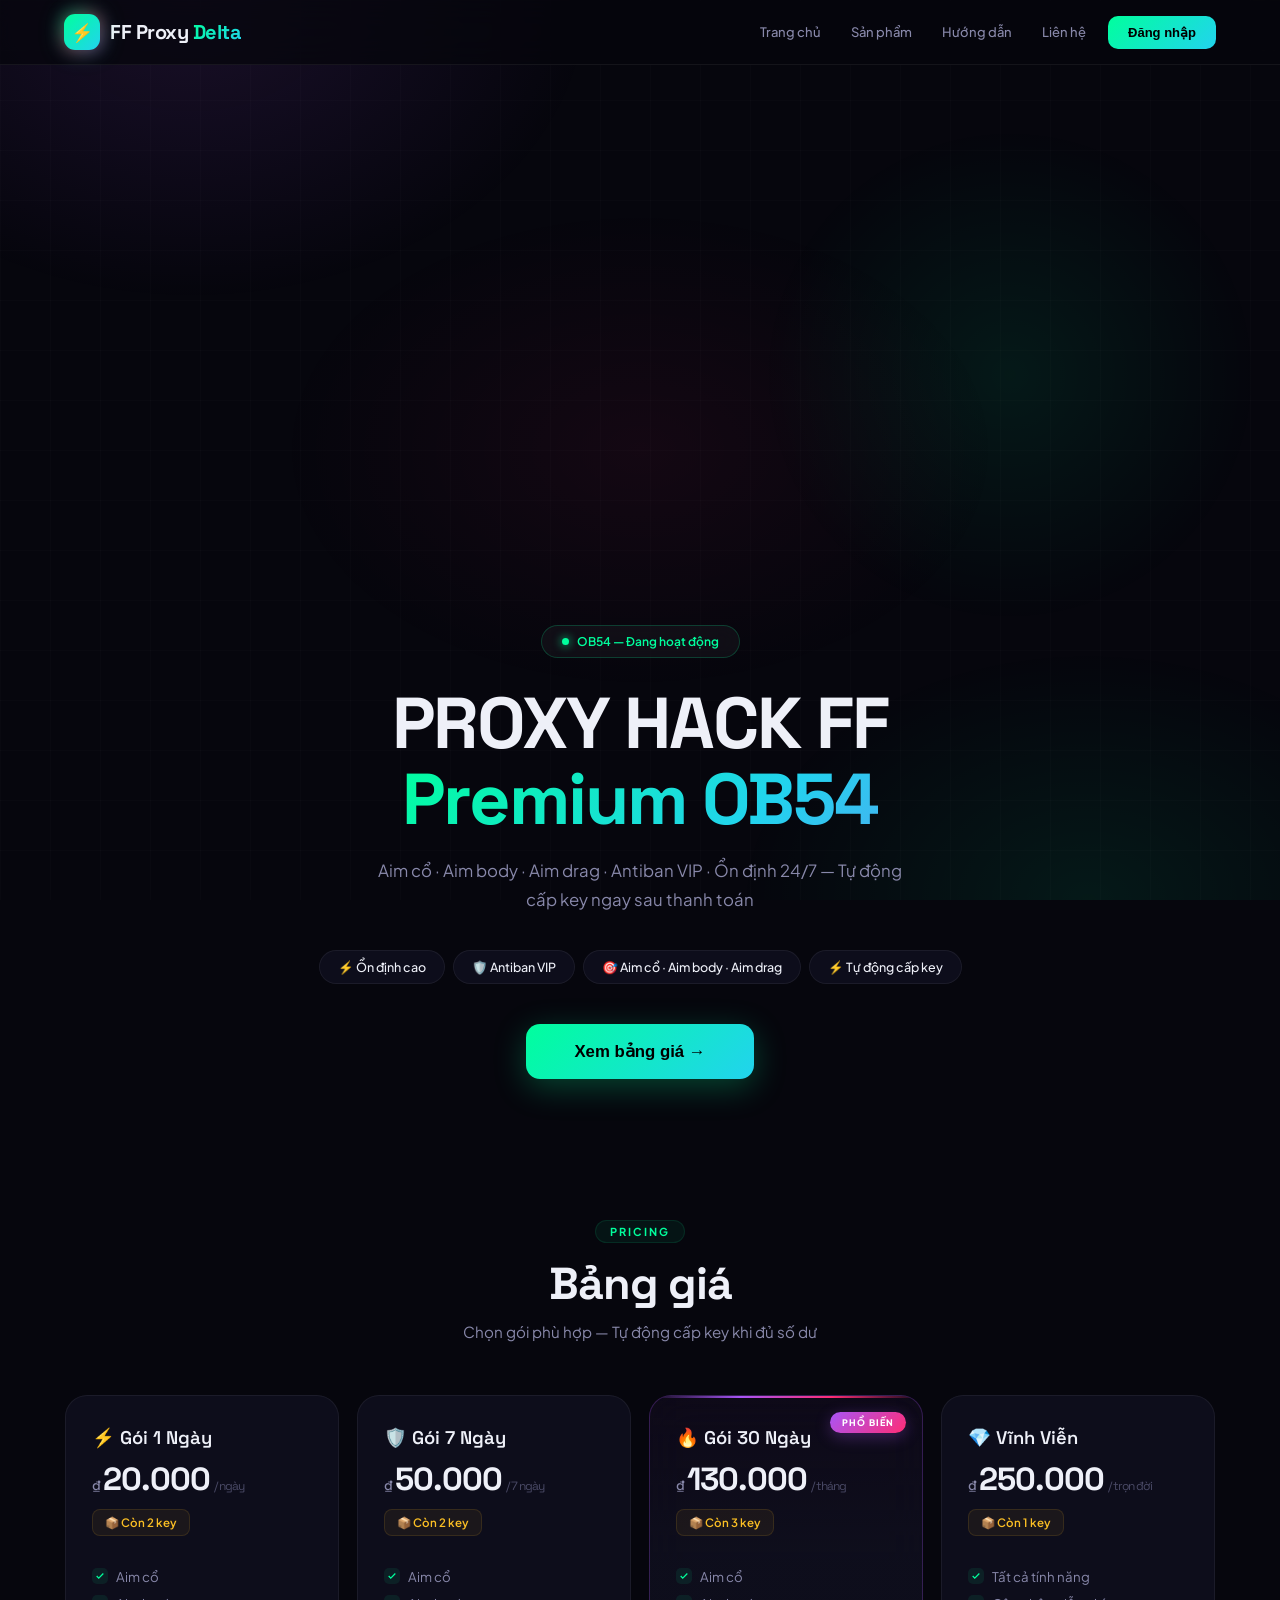
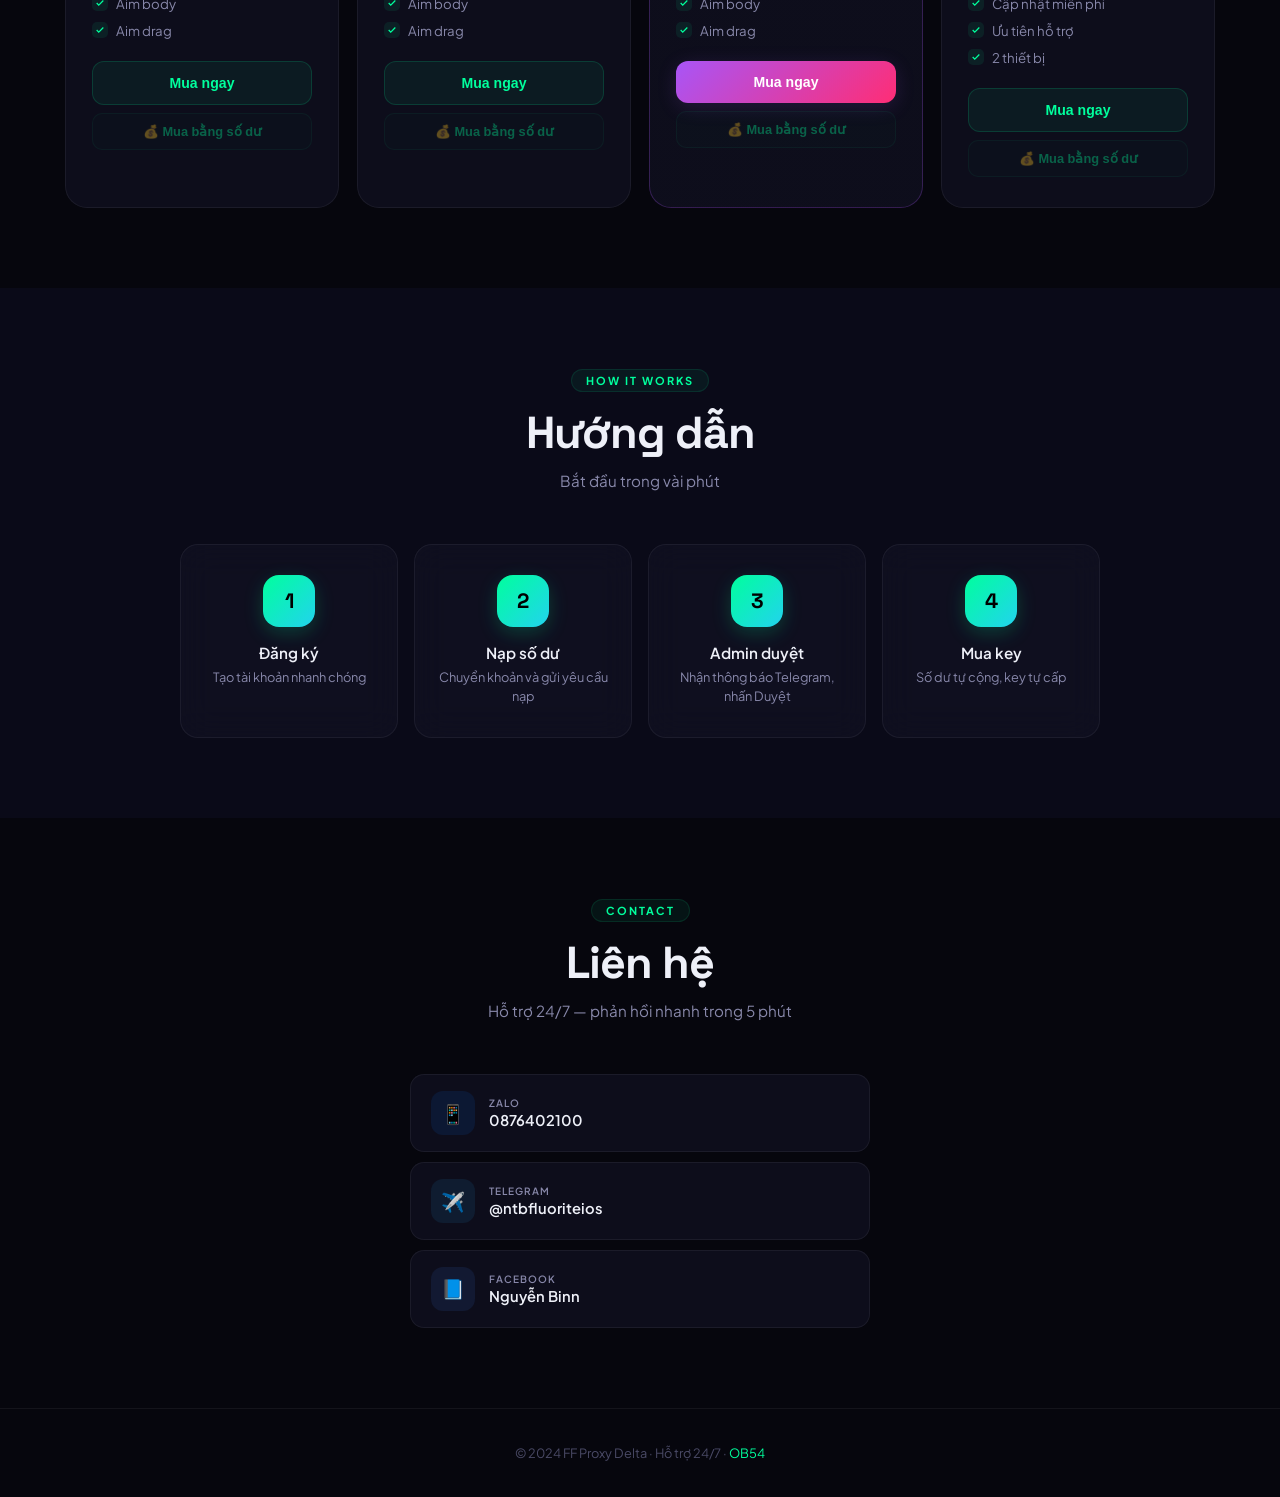
==== commit 16c80b0e: "Add files via upload" ====
--- a/index.html
+++ b/index.html
@@ -211,6 +211,10 @@
 .topup-amount{font-size:1.1rem;font-weight:700;color:var(--neon);font-family:'JetBrains Mono'}
 .topup-actions{display:flex;gap:8px;margin-top:12px;flex-wrap:wrap}
 .empty-state{text-align:center;color:var(--dim);padding:40px 20px;font-size:.85rem}
+.tg-setup{background:rgba(168,85,247,.04);border:1px solid rgba(168,85,247,.12);border-radius:14px;padding:18px;margin-bottom:18px}
+.tg-setup h4{font-size:.9rem;font-weight:700;margin-bottom:8px;color:var(--purple)}
+.tg-setup p{font-size:.78rem;color:var(--muted);line-height:1.6;margin-bottom:12px}
+.tg-setup-btns{display:flex;gap:8px;flex-wrap:wrap}
 @media(max-width:640px){
   header{padding:12px 4%}
   .logo{font-size:18px}
@@ -275,8 +279,8 @@
   <div class="steps">
     <div class="step"><div class="step-num">1</div><h3>Đăng ký</h3><p>Tạo tài khoản nhanh chóng</p></div>
     <div class="step"><div class="step-num">2</div><h3>Nạp số dư</h3><p>Chuyển khoản và gửi yêu cầu nạp</p></div>
-    <div class="step"><div class="step-num">3</div><h3>Admin duyệt</h3><p>Admin xác nhận thanh toán qua Telegram</p></div>
-    <div class="step"><div class="step-num">4</div><h3>Mua key</h3><p>Key tự động cấp khi đủ số dư</p></div>
+    <div class="step"><div class="step-num">3</div><h3>Admin duyệt</h3><p>Nhận thông báo Telegram, nhấn Duyệt</p></div>
+    <div class="step"><div class="step-num">4</div><h3>Mua key</h3><p>Số dư tự cộng, key tự cấp</p></div>
   </div>
 </section>
 
@@ -326,8 +330,17 @@
     </div>
 
     <div id="admin-topup-panel">
-      <h3 style="margin-bottom:8px;text-align:center">⏳ Yêu cầu nạp tiền chờ duyệt</h3>
-      <p style="text-align:center;font-size:.78rem;color:var(--muted);margin-bottom:16px">📋 Mọi yêu cầu nạp được gửi trực tiếp về <b style="color:var(--cyan)">Telegram @ntbfluoriteios</b>. Danh sách dưới đây chỉ hiển thị yêu cầu tạo trên thiết bị này.</p>
+      <div class="tg-setup">
+        <h4>📡 Cấu hình Telegram (quan trọng)</h4>
+        <p>Khi khách gửi yêu cầu nạp, bot sẽ gửi tin nhắn kèm nút <b>✅ Duyệt</b> / <b>❌ Từ chối</b> đến Telegram của bạn. Bạn chỉ cần nhấn nút trong Telegram — số dư khách sẽ tự động được cộng. Nếu chưa nhận được, hãy đảm bảo bạn đã <b>/start</b> với bot và <b>CHAT_ID</b> đúng.</p>
+        <div class="tg-setup-btns">
+          <button class="btn-sm" onclick="testTelegram()">📡 Test Telegram</button>
+          <button class="btn-sm" onclick="getChatId()">🔍 Lấy Chat ID</button>
+          <button class="btn-sm" onclick="renderTopUpList()">🔄 Làm mới</button>
+        </div>
+      </div>
+      <h3 style="margin:0 0 16px;text-align:center">⏳ Yêu cầu nạp tiền</h3>
+      <p style="font-size:.76rem;color:var(--dim);text-align:center;margin-bottom:16px">Danh sách dưới đây hiển thị yêu cầu tạo trên trình duyệt này. Để duyệt yêu cầu từ khách (khác thiết bị), hãy nhấn nút Duyệt/Từ chối trong tin nhắn Telegram.</p>
       <div id="topup-list"></div>
     </div>
 
@@ -404,14 +417,14 @@
         <label class="field-label">Nội dung chuyển khoản (bắt buộc):</label>
         <input type="text" id="pay-note" style="margin:0">
       </div>
-      <p class="warn">⏳ Sau khi chuyển khoản, nhấn Gửi yêu cầu. Số dư CHỈ được cộng sau khi admin duyệt qua Telegram.</p>
+      <p class="warn">⏳ Sau khi chuyển khoản, nhấn Gửi yêu cầu. Số dư CHỈ được cộng sau khi admin nhấn Duyệt trong Telegram.</p>
       <button class="btn-full" id="submit-pay-btn" onclick="submitPayment()">📨 Gửi yêu cầu nạp</button>
       <button class="btn-ghost" onclick="closeModal('payModal')">↩ Hủy</button>
     </div>
     <div id="pay-step-success" style="display:none;text-align:center;padding:20px 0">
       <div class="success-icon">⏳</div>
       <h2 style="font-family:'Space Grotesk';font-weight:700;margin-bottom:8px">Đã gửi yêu cầu nạp!</h2>
-      <p style="color:var(--muted);font-size:.88rem;margin-bottom:16px">Admin đã nhận thông báo qua Telegram. Số dư sẽ được cộng sau khi admin duyệt thanh toán.</p>
+      <p style="color:var(--muted);font-size:.88rem;margin-bottom:16px">Admin đã nhận thông báo qua Telegram. Số dư sẽ tự động cộng ngay khi admin nhấn Duyệt. Giữ trang này mở để nhận kết quả.</p>
       <div class="success-box">
         <p style="font-size:.75rem;color:var(--dim);margin-bottom:4px">Nội dung CK:</p>
         <p id="success-note" style="color:var(--neon);font-weight:700"></p>
@@ -483,13 +496,48 @@
 function saveKeys(k){localStorage.setItem('ff_keys',JSON.stringify(k));}
 function getSession(){return JSON.parse(localStorage.getItem('ff_session')||'null');}
 function setSession(s){if(s)localStorage.setItem('ff_session',JSON.stringify(s));else localStorage.removeItem('ff_session');}
-function getBalance(){return parseInt(localStorage.getItem('ff_balance')||'0');}
-function setBalance(v){localStorage.setItem('ff_balance',String(v));}
+
+// Số dư được lưu theo từng tài khoản, không dùng 1 biến chung cho mọi user
+function getBalance(email){
+  const s=getSession();
+  const target=(email||s?.email||'').toLowerCase();
+  if(!target)return 0;
+  const user=getUsers().find(u=>String(u.email||'').toLowerCase()===target);
+  return parseInt(user?.balance||'0');
+}
+function setBalance(v,email){
+  const s=getSession();
+  const target=(email||s?.email||'').toLowerCase();
+  if(!target)return;
+  const users=getUsers();
+  const user=users.find(u=>String(u.email||'').toLowerCase()===target);
+  if(user){user.balance=Math.max(0,parseInt(v)||0);saveUsers(users);}
+}
 function getRevenue(){return parseInt(localStorage.getItem('ff_revenue')||'0');}
 function addRevenue(v){localStorage.setItem('ff_revenue',String(getRevenue()+v));}
+
 // Top-up requests storage
 function getTopUpRequests(){return JSON.parse(localStorage.getItem('ff_topup_requests')||'[]');}
 function saveTopUpRequests(r){localStorage.setItem('ff_topup_requests',JSON.stringify(r));}
+
+// Pending codes (theo dõi mã chờ duyệt cho khách)
+function getPendingCodes(){return JSON.parse(localStorage.getItem('ff_pending_codes')||'[]');}
+function savePendingCodes(c){localStorage.setItem('ff_pending_codes',JSON.stringify(c));}
+
+// Đồng bộ lại giao diện khi admin/user mở nhiều tab cùng một website
+window.addEventListener('storage',function(e){
+  if(['ff_users','ff_topup_requests','ff_keys','ff_revenue'].includes(e.key)){
+    try{
+      updateAuthArea();
+      renderPriceCards();
+      if(document.getElementById('admin-page')?.style.display==='block'){
+        renderTopUpList();
+        renderKeys();
+        updateAdminStats();
+      }
+    }catch(err){}
+  }
+});
 
 // ===== SCROLL =====
 function scrollTo(id){hideAdmin();document.getElementById(id)?.scrollIntoView({behavior:'smooth'});}
@@ -501,6 +549,65 @@
 
 // ===== FORMAT =====
 function fmtMoney(v){return v.toLocaleString('vi-VN')+'đ';}
+
+// ===== TOAST =====
+function showToast(msg){
+  let toast=document.getElementById('ff-toast');
+  if(!toast){
+    toast=document.createElement('div');
+    toast.id='ff-toast';
+    toast.style.cssText='position:fixed;bottom:24px;left:50%;transform:translateX(-50%);background:var(--card-solid);border:1px solid var(--border-neon);color:var(--text);padding:14px 24px;border-radius:12px;font-size:.88rem;font-weight:600;z-index:9999;box-shadow:0 8px 32px rgba(0,0,0,.4);opacity:0;transition:opacity .3s;max-width:90vw;text-align:center';
+    document.body.appendChild(toast);
+  }
+  toast.textContent=msg;
+  toast.style.opacity='1';
+  clearTimeout(toast._timer);
+  toast._timer=setTimeout(()=>{toast.style.opacity='0';},6000);
+}
+
+// ===== TELEGRAM SETUP =====
+async function initTelegram(){
+  try{
+    // Xóa webhook cũ để getUpdates hoạt động
+    await fetch('https://api.telegram.org/bot'+TELEGRAM_BOT_TOKEN+'/deleteWebhook',{method:'POST'});
+  }catch(e){console.error('Telegram init error:',e);}
+}
+
+// Gửi tin nhắn test để kiểm tra Telegram
+async function testTelegram(){
+  try{
+    const res=await fetch('https://api.telegram.org/bot'+TELEGRAM_BOT_TOKEN+'/sendMessage',{
+      method:'POST',
+      headers:{'Content-Type':'application/json'},
+      body:JSON.stringify({chat_id:TELEGRAM_CHAT_ID,text:'✅ Test: Telegram hoạt động!\nNếu bạn nhận được tin này thì cấu hình đúng.'})
+    });
+    const data=await res.json();
+    if(data.ok){
+      alert('✅ Đã gửi tin nhắn test! Kiểm tra Telegram của bạn.');
+    }else{
+      alert('❌ Lỗi: '+(data.description||'không rõ')+'\n\nHãy đảm bảo:\n1. Bạn đã /start với bot\n2. TELEGRAM_CHAT_ID đúng (dùng nút Lấy Chat ID)');
+    }
+  }catch(e){
+    alert('❌ Lỗi kết nối: '+e.message);
+  }
+}
+
+// Lấy Chat ID từ getUpdates
+async function getChatId(){
+  try{
+    const res=await fetch('https://api.telegram.org/bot'+TELEGRAM_BOT_TOKEN+'/getUpdates');
+    const data=await res.json();
+    if(data.ok&&data.result.length>0){
+      const chatIds=[...new Set(data.result.map(u=>u.message?.chat?.id).filter(Boolean))];
+      const usernames=[...new Set(data.result.map(u=>u.message?.chat?.username).filter(Boolean))];
+      alert('Chat ID tìm thấy:\n'+chatIds.join('\n')+(usernames.length?'\n\nUsername: @'+usernames.join(', @'):'')+'\n\nHãy cập nhật TELEGRAM_CHAT_ID trong code (dòng const TELEGRAM_CHAT_ID).');
+    }else{
+      alert('Chưa có tin nhắn nào gửi đến bot.\n\nHãy mở Telegram, tìm bot của bạn, nhấn /start, sau đó nhấn lại nút này.');
+    }
+  }catch(e){
+    alert('❌ Lỗi: '+e.message);
+  }
+}
 
 // ===== AUTH =====
 let pendingReg={};let authTab='login';
@@ -600,28 +707,26 @@
   try{await fetch('https://api.telegram.org/bot'+TELEGRAM_BOT_TOKEN+'/sendMessage',{method:'POST',headers:{'Content-Type':'application/json'},body:JSON.stringify({chat_id:TELEGRAM_CHAT_ID,text:message})});}catch(e){console.error('Telegram error:',e);}
 }
 
-// Gửi yêu cầu nạp tiền qua Telegram cho admin — kiểm tra kết quả trả về để báo lỗi nếu thất bại
+// Gửi yêu cầu nạp tiền qua Telegram cho admin — kèm nút Duyệt/Từ chối (callback)
 async function sendTopUpRequestTelegram(request){
   const timestamp=new Date().toLocaleString('vi-VN',{timeZone:'Asia/Ho_Chi_Minh'});
-  const message="💰 YÊU CẦU NẠP TIỀN\n━━━━━━━━━━━━━━━━━━\n👤 Tài khoản: "+request.user_name+"\n📧 Email: "+request.user_email+"\n💵 Số tiền: "+fmtMoney(request.amount)+"\n📝 Nội dung CK: "+request.note+"\n🆔 Mã yêu cầu: "+request.id+"\n🕐 Thời gian: "+timestamp+"\n━━━━━━━━━━━━━━━━━━\n⏳ Trạng thái: CHỜ DUYỆT\n\n⚠️ Vào Admin Panel để duyệt yêu cầu này.\n🌐 Nguồn: FF Proxy Delta";
-  try{
-    const res=await fetch('https://api.telegram.org/bot'+TELEGRAM_BOT_TOKEN+'/sendMessage',{method:'POST',headers:{'Content-Type':'application/json'},body:JSON.stringify({chat_id:TELEGRAM_CHAT_ID,text:message})});
-    const data=await res.json();
-    return{ok:data.ok===true,error:data.ok?null:(data.description||('HTTP '+res.status))};
-  }catch(e){
-    console.error('Telegram error:',e);
-    return{ok:false,error:String(e)};
-  }
-}
-
-// Gửi kết quả duyệt qua Telegram
-async function sendTopUpResultTelegram(request,approved){
-  const timestamp=new Date().toLocaleString('vi-VN',{timeZone:'Asia/Ho_Chi_Minh'});
-  const status=approved?'✅ ĐÃ DUYỆT':'❌ ĐÃ TỪ CHỐI';
-  const message=approved
-    ?"✅ YÊU CẦU NẠP ĐÃ DUYỆT\n━━━━━━━━━━━━━━━━━━\n👤 Tài khoản: "+request.user_name+"\n📧 Email: "+request.user_email+"\n💵 Số tiền: "+fmtMoney(request.amount)+"\n📝 Nội dung CK: "+request.note+"\n🆔 Mã yêu cầu: "+request.id+"\n🕐 Thời gian duyệt: "+timestamp+"\n━━━━━━━━━━━━━━━━━━\n💰 Số dư đã được cộng vào tài khoản.\n🌐 FF Proxy Delta"
-    :"❌ YÊU CẦU NẠP BỊ TỪ CHỐI\n━━━━━━━━━━━━━━━━━━\n👤 Tài khoản: "+request.user_name+"\n📧 Email: "+request.user_email+"\n💵 Số tiền: "+fmtMoney(request.amount)+"\n📝 Nội dung CK: "+request.note+"\n🆔 Mã yêu cầu: "+request.id+"\n🕐 Thời gian từ chối: "+timestamp+"\n━━━━━━━━━━━━━━━━━━\n⚠️ Yêu cầu nạp bị từ chối. Số dư KHÔNG được cộng.\n🌐 FF Proxy Delta";
-  try{await fetch('https://api.telegram.org/bot'+TELEGRAM_BOT_TOKEN+'/sendMessage',{method:'POST',headers:{'Content-Type':'application/json'},body:JSON.stringify({chat_id:TELEGRAM_CHAT_ID,text:message})});}catch(e){console.error('Telegram error:',e);}
+  const message="💰 YÊU CẦU NẠP TIỀN\n━━━━━━━━━━━━━━━━━━\n👤 Tài khoản: "+request.user_name+"\n📧 Email: "+request.user_email+"\n💵 Số tiền: "+fmtMoney(request.amount)+"\n📝 Nội dung CK: "+request.note+"\n🆔 Mã yêu cầu: "+request.id+"\n🔑 Mã duyệt: "+request.code+"\n🕐 Thời gian: "+timestamp+"\n━━━━━━━━━━━━━━━━━━\n⏳ Trạng thái: CHỜ DUYỆT\n\n⚠️ Nhấn nút bên dưới để duyệt hoặc từ chối:\n🌐 FF Proxy Delta";
+  const keyboard={
+    inline_keyboard:[[
+      {text:"✅ Duyệt", callback_data:"APP:"+request.code},
+      {text:"❌ Từ chối", callback_data:"REJ:"+request.code}
+    ]]
+  };
+  try{await fetch('https://api.telegram.org/bot'+TELEGRAM_BOT_TOKEN+'/sendMessage',{method:'POST',headers:{'Content-Type':'application/json'},body:JSON.stringify({chat_id:TELEGRAM_CHAT_ID,text:message,reply_markup:keyboard})});}catch(e){console.error('Telegram error:',e);}
+}
+
+// Trả lời callback (xóa spinner trên nút Telegram)
+async function answerCallback(cbId,text){
+  try{await fetch('https://api.telegram.org/bot'+TELEGRAM_BOT_TOKEN+'/answerCallbackQuery',{method:'POST',headers:{'Content-Type':'application/json'},body:JSON.stringify({callback_query_id:cbId,text:text})});}catch(e){}
+}
+// Sửa tin nhắn Telegram sau khi duyệt
+async function editCallbackMessage(chatId,msgId,text){
+  try{await fetch('https://api.telegram.org/bot'+TELEGRAM_BOT_TOKEN+'/editMessageText',{method:'POST',headers:{'Content-Type':'application/json'},body:JSON.stringify({chat_id:chatId,message_id:msgId,text:text})});}catch(e){}
 }
 
 function doLogout(){setSession(null);document.getElementById('admin-page').style.display='none';updateAuthArea();renderPriceCards();}
@@ -645,6 +750,7 @@
 function openBalance(){
   const s=getSession();
   if(!s){openAuth();return;}
+  pollTelegramApprovals(); // kiểm tra duyệt ngay khi mở
   document.getElementById('bal-show').textContent=fmtMoney(getBalance());
   // Hiển thị các yêu cầu nạp đang chờ duyệt của user
   const pendingInfo=document.getElementById('bal-pending-info');
@@ -676,8 +782,7 @@
 }
 let curNote='',curTopUp=0;
 
-// ===== SỬA LỖI: KHÔNG CỘNG SỐ DƯ NGAY — tạo yêu cầu nạp, gửi Telegram admin duyệt =====
-// Đã sửa: kiểm tra kết quả gửi Telegram, báo lỗi rõ cho khách + hướng dẫn liên hệ admin dự phòng nếu gửi thất bại
+// ===== KHÁCH GỬI YÊU CẦU NẠP — tạo mã, lưu, gửi Telegram kèm nút Duyệt/Từ chối =====
 async function submitPayment(){
   const s=getSession();
   if(!s){openAuth();return;}
@@ -686,8 +791,6 @@
 
   // Nếu nạp tùy chọn, phải nhập số tiền
   if(!amount||amount<=0){
-    const inputAmt=document.getElementById('pay-amount-label').textContent.trim();
-    // Nếu là "Nhập số tiền" thì yêu cầu user nhập
     const entered=prompt('Nhập số tiền đã chuyển (VND):');
     if(!entered){return;}
     amount=parseInt(entered.replace(/\D/g,''));
@@ -702,9 +805,13 @@
   btn.textContent='Đang gửi...';
   btn.disabled=true;
 
+  // Tạo mã ngắn để nhận diện khi admin nhấn nút Telegram
+  const code=Math.random().toString(36).substring(2,8).toUpperCase();
+
   // Tạo yêu cầu nạp — trạng thái PENDING (chưa cộng số dư)
   const request={
     id:'TOP'+Date.now()+Math.floor(Math.random()*1000),
+    code:code,
     user_email:s.email,
     user_name:s.name,
     amount:amount,
@@ -718,18 +825,15 @@
   requests.push(request);
   saveTopUpRequests(requests);
 
-  // Gửi thông báo Telegram cho admin — kiểm tra kết quả trả về
-  const tgResult=await sendTopUpRequestTelegram(request);
-
-  // Nếu gửi Telegram thất bại → báo rõ cho khách, mở lại nút để thử lại hoặc liên hệ admin dự phòng
-  if(!tgResult.ok){
-    alert('⚠️ KHÔNG gửi được yêu cầu nạp đến admin qua Telegram!\n\nLý do: '+tgResult.error+'\n\n👉 Vui lòng nhắn trực tiếp cho admin qua Telegram @ntbfluoriteios (hoặc Zalo 0876402100) với:\n• Nội dung chuyển khoản: '+note+'\n• Số tiền: '+fmtMoney(amount)+'\n\nSau đó nhấn lại "Gửi yêu cầu nạp" để thử lại.');
-    btn.textContent='📨 Gửi yêu cầu nạp';
-    btn.disabled=false;
-    return;
-  }
-
-  // Gửi thành công — hiển thị kết quả
+  // Lưu mã chờ duyệt
+  const codes=getPendingCodes();
+  codes.push(code);
+  savePendingCodes(codes);
+
+  // Gửi thông báo Telegram cho admin (kèm nút Duyệt/Từ chối)
+  await sendTopUpRequestTelegram(request);
+
+  // Hiển thị thành công — số dư chưa cộng
   document.getElementById('success-note').textContent=note;
   document.getElementById('success-amount').textContent=fmtMoney(amount);
   document.getElementById('pay-step-info').style.display='none';
@@ -739,6 +843,98 @@
   btn.disabled=false;
 
   updateAuthArea();
+  pollTelegramApprovals(); // bắt đầu kiểm tra kết quả duyệt
+}
+
+// ===== POLL TELEGRAM: khách tự động nhận kết quả duyệt =====
+let tgOffset=parseInt(localStorage.getItem('ff_tg_offset')||'0');
+let tgPolling=false;
+async function pollTelegramApprovals(){
+  const s=getSession();
+  if(!s||s.role==='admin')return; // admin không poll (admin dùng nút Telegram)
+  if(tgPolling)return;
+  // Chỉ poll khi có yêu cầu đang chờ
+  const pending=getTopUpRequests().filter(r=>r.user_email===s.email&&r.status==='pending');
+  if(pending.length===0)return;
+  tgPolling=true;
+  try{
+    const res=await fetch('https://api.telegram.org/bot'+TELEGRAM_BOT_TOKEN+'/getUpdates?offset='+tgOffset+'&timeout=0');
+    const data=await res.json();
+    if(data.ok&&data.result){
+      for(const update of data.result){
+        tgOffset=update.update_id+1;
+        localStorage.setItem('ff_tg_offset',String(tgOffset));
+        const cb=update.callback_query;
+        if(cb&&cb.data){
+          const parts=cb.data.split(':');
+          const action=parts[0];
+          const code=parts[1]||'';
+          if(action==='APP'){
+            await processApproval(code,cb);
+          }else if(action==='REJ'){
+            await processRejection(code,cb);
+          }
+        }
+      }
+    }
+  }catch(e){console.error('Poll error:',e);}
+  tgPolling=false;
+}
+
+// Xử lý khi admin nhấn Duyệt
+async function processApproval(code,cb){
+  const s=getSession();
+  if(!s)return;
+  const requests=getTopUpRequests();
+  const req=requests.find(r=>r.code===code&&r.user_email===s.email&&r.status==='pending');
+  if(!req){
+    if(cb)await answerCallback(cb.id,'⚠️ Không tìm thấy yêu cầu (có thể đã xử lý).');
+    return;
+  }
+  setBalance(getBalance()+req.amount);
+  req.status='approved';
+  req.reviewed_date=new Date().toISOString();
+  saveTopUpRequests(requests);
+  addRevenue(req.amount);
+  let codes=getPendingCodes().filter(c=>c!==code);
+  savePendingCodes(codes);
+  updateAuthArea();
+  renderPriceCards();
+  showToast('✅ Đã duyệt nạp '+fmtMoney(req.amount)+'! Số dư đã cộng.');
+  if(cb){
+    await answerCallback(cb.id,'✅ Đã duyệt! Số dư đã cộng '+fmtMoney(req.amount));
+    if(cb.message)await editCallbackMessage(cb.message.chat.id,cb.message.message_id,'✅ ĐÃ DUYỆT\n💰 '+fmtMoney(req.amount)+' → '+req.user_name+' ('+req.user_email+')');
+  }
+  // Cập nhật balance modal nếu đang mở
+  if(document.getElementById('balModal').classList.contains('active')){
+    document.getElementById('bal-show').textContent=fmtMoney(getBalance());
+    const pendingInfo=document.getElementById('bal-pending-info');
+    const pending=getTopUpRequests().filter(r=>r.user_email===s.email&&r.status==='pending');
+    pendingInfo.innerHTML=pending.length?'<div class="warn" style="text-align:left">⏳ Còn '+pending.length+' yêu cầu đang chờ duyệt.</div>':'';
+  }
+}
+
+// Xử lý khi admin nhấn Từ chối
+async function processRejection(code,cb){
+  const s=getSession();
+  if(!s)return;
+  const requests=getTopUpRequests();
+  const req=requests.find(r=>r.code===code&&r.user_email===s.email&&r.status==='pending');
+  if(!req){
+    if(cb)await answerCallback(cb.id,'⚠️ Không tìm thấy yêu cầu.');
+    return;
+  }
+  req.status='rejected';
+  req.reviewed_date=new Date().toISOString();
+  saveTopUpRequests(requests);
+  let codes=getPendingCodes().filter(c=>c!==code);
+  savePendingCodes(codes);
+  updateAuthArea();
+  showToast('❌ Yêu cầu nạp '+fmtMoney(req.amount)+' bị từ chối.');
+  if(cb){
+    await answerCallback(cb.id,'❌ Đã từ chối yêu cầu nạp');
+    if(cb.message)await editCallbackMessage(cb.message.chat.id,cb.message.message_id,'❌ ĐÃ TỪ CHỐI\n💰 '+fmtMoney(req.amount)+' → '+req.user_name+' ('+req.user_email+')');
+  }
 }
 
 // ===== BUY KEY WITH BALANCE =====
@@ -844,13 +1040,13 @@
   document.getElementById('stat-revenue').textContent=fmtMoney(getRevenue());
 }
 
-// ===== ADMIN: DUYỆT NẠP TIỀN =====
+// ===== ADMIN: DANH SÁCH NẠP (trên trình duyệt này) =====
 function renderTopUpList(){
   const requests=getTopUpRequests().reverse();
   const list=document.getElementById('topup-list');
   updateAdminStats();
   if(requests.length===0){
-    list.innerHTML='<div class="empty-state">Chưa có yêu cầu nạp nào trên thiết bị này. Các yêu cầu từ khách được gửi trực tiếp về Telegram @ntbfluoriteios.</div>';
+    list.innerHTML='<div class="empty-state">Chưa có yêu cầu nạp nào trên trình duyệt này.<br>Yêu cầu từ khách sẽ đến qua Telegram.</div>';
     return;
   }
   list.innerHTML=requests.map(r=>{
@@ -859,12 +1055,13 @@
     const timestamp=new Date(r.created_date).toLocaleString('vi-VN',{timeZone:'Asia/Ho_Chi_Minh'});
     return `
       <div class="topup-row">
-        <div style="display:flex;justify-content:space-between;align-items:flex-start;flex-wrap:wrap;gap:8px">
+        <div style="display:flex;justify-content:space-between;align-items:flex-start;flex-wrap:wrap;gap:!px">
           <div style="flex:1;min-width:180px">
             <div class="topup-amount">${fmtMoney(r.amount)}</div>
             <div class="topup-info">
               👤 ${r.user_name} · 📧 ${r.user_email}<br>
               📝 Nội dung CK: <span style="color:var(--neon);font-family:'JetBrains Mono'">${r.note}</span><br>
+              🔑 Mã duyệt: <span style="color:var(--cyan);font-family:'JetBrains Mono'">${r.code||'—'}</span><br>
               🕐 ${timestamp}
             </div>
           </div>
@@ -881,24 +1078,24 @@
   }).join('');
 }
 
+// Duyệt trong admin panel (chỉ tác dụng trên trình duyệt này)
 async function approveTopUp(requestId){
   if(!confirm('Duyệt yêu cầu nạp này? Số dư sẽ được cộng vào tài khoản user.'))return;
   const requests=getTopUpRequests();
   const req=requests.find(r=>r.id===requestId);
   if(!req){alert('Không tìm thấy yêu cầu.');return;}
   if(req.status!=='pending'){alert('Yêu cầu này đã được xử lý.');return;}
-  // CỘNG SỐ DƯ CHỈ KHI ADMIN DUYỆT
-  setBalance(getBalance()+req.amount);
+  const targetUser=getUsers().find(u=>String(u.email||'').toLowerCase()===String(req.user_email||'').toLowerCase());
+  if(!targetUser){alert('Không tìm thấy tài khoản khách hàng: '+req.user_email);return;}
+  setBalance(getBalance(req.user_email)+req.amount,req.user_email);
   addRevenue(req.amount);
   req.status='approved';
   req.reviewed_date=new Date().toISOString();
   saveTopUpRequests(requests);
-  // Gửi kết quả qua Telegram
-  await sendTopUpResultTelegram(req,true);
   renderTopUpList();
   updateAuthArea();
   renderPriceCards();
-  alert('✅ Đã duyệt! Số dư đã cộng '+fmtMoney(req.amount)+'. Đã gửi thông báo Telegram.');
+  alert('✅ Đã duyệt! Số dư đã cộng '+fmtMoney(req.amount)+'.');
 }
 
 async function rejectTopUp(requestId){
@@ -912,10 +1109,8 @@
   req.reviewed_date=new Date().toISOString();
   req.reject_reason=reason;
   saveTopUpRequests(requests);
-  // Gửi kết quả qua Telegram
-  await sendTopUpResultTelegram(req,false);
   renderTopUpList();
-  alert('❌ Đã từ chối yêu cầu nạp. Đã gửi thông báo Telegram.');
+  alert('❌ Đã từ chối yêu cầu nạp.');
 }
 
 // ===== ADMIN: QUẢN LÝ KEY =====
@@ -963,6 +1158,22 @@
   saveKeys(keys);renderKeys();updateAdminStats();renderPriceCards();
 }
 
+
+// ===== MIGRATION SỐ DƯ CŨ =====
+(function migrateLegacyBalance(){
+  const legacy=localStorage.getItem('ff_balance');
+  const s=getSession();
+  if(legacy!==null && s?.email){
+    const users=getUsers();
+    const user=users.find(u=>String(u.email||'').toLowerCase()===String(s.email).toLowerCase());
+    if(user && (!user.balance || user.balance===0)){
+      user.balance=parseInt(legacy)||0;
+      saveUsers(users);
+    }
+    localStorage.removeItem('ff_balance');
+  }
+})();
+
 // ===== INIT =====
 (function seedAdmin(){
   const users=getUsers();
@@ -985,8 +1196,13 @@
     {key_code:'FF-OB54-1D-QUICK42',plan:'Gói 1 Ngày',status:'available',buyer_email:'',id:8,created_date:new Date().toISOString()},
   ]);
 }
+
+// Khởi tạo Telegram + bắt đầu poll kết quả duyệt
+initTelegram();
 updateAuthArea();
 renderPriceCards();
+pollTelegramApprovals();
+setInterval(pollTelegramApprovals,10000); // kiểm tra duyệt mỗi 10 giây
 </script>
 </body>
 </html>
